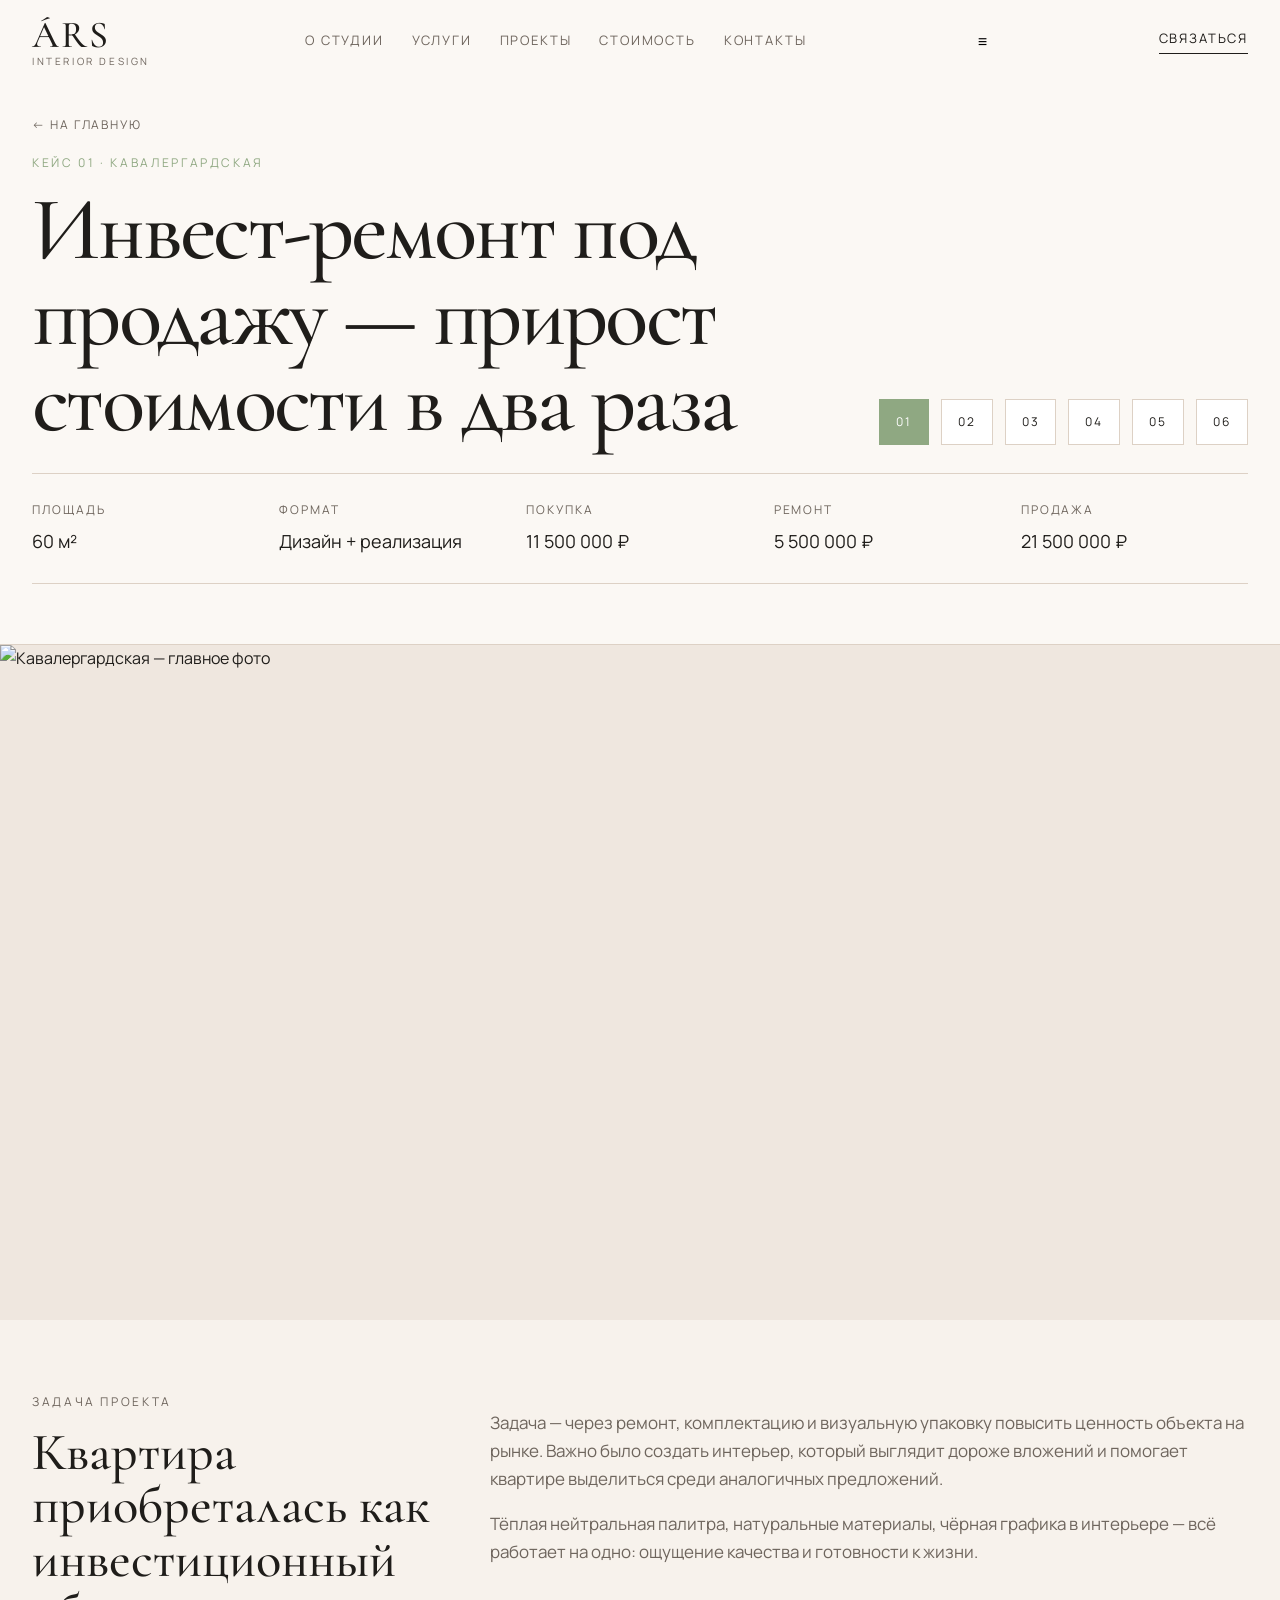
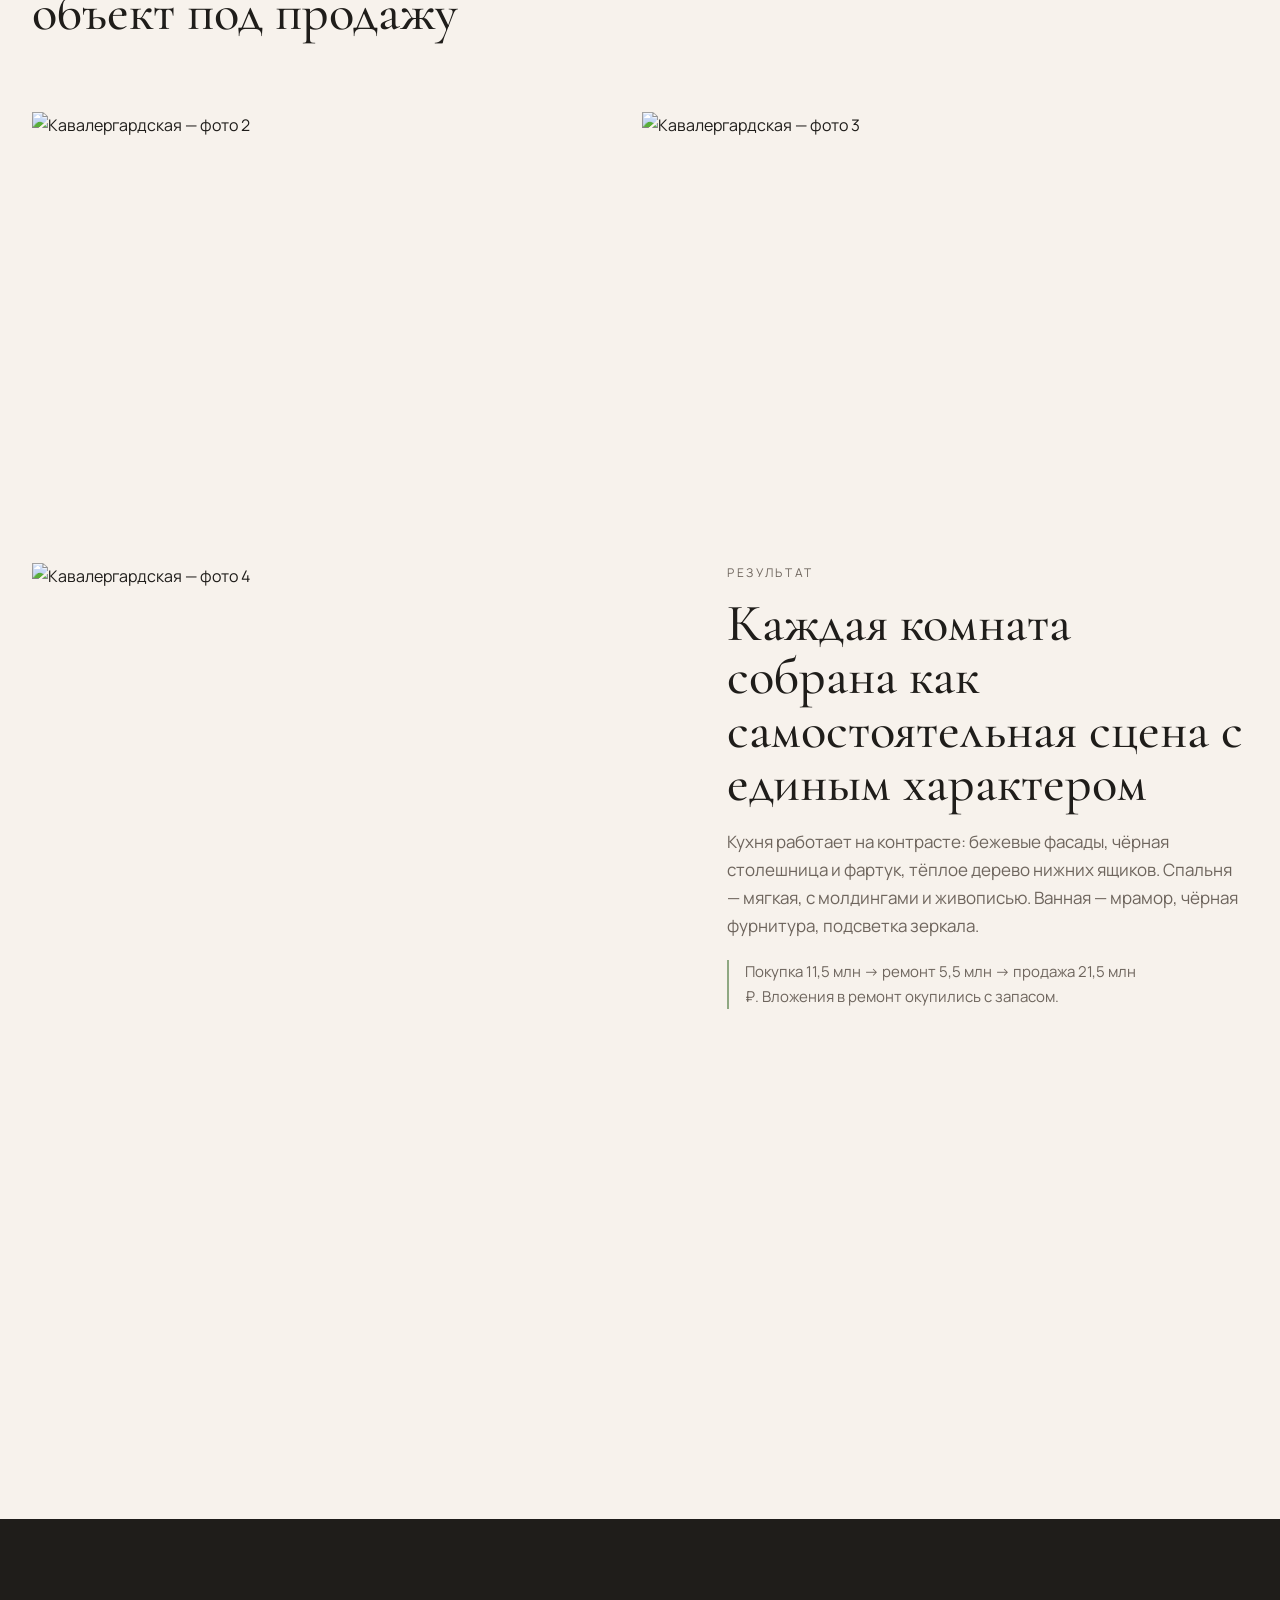
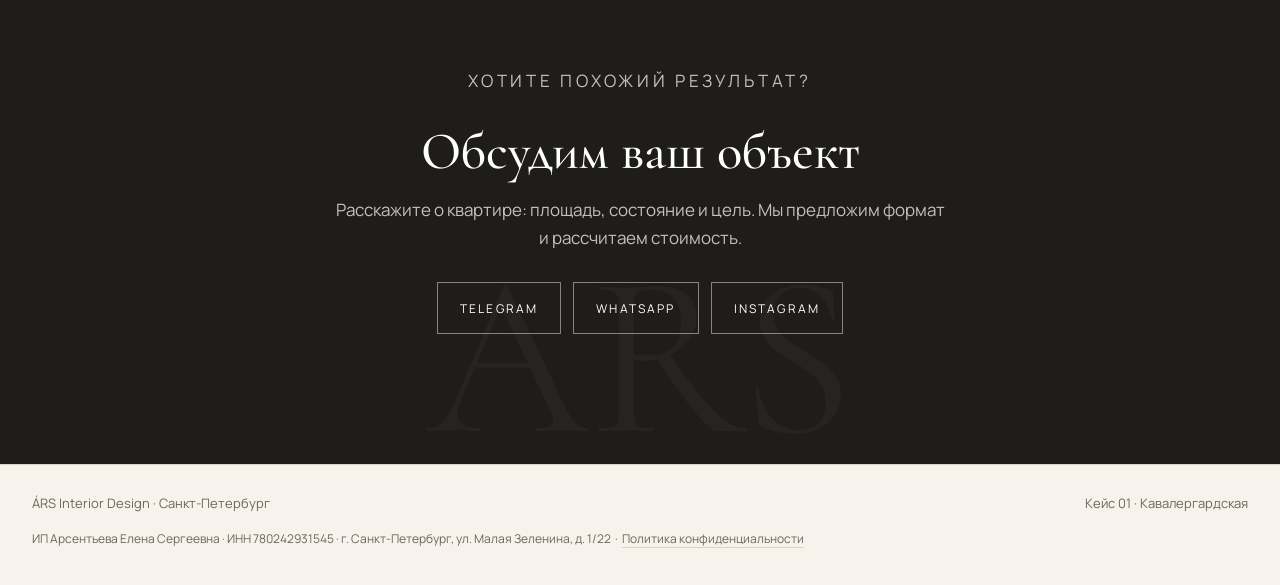
==== case-1.html @ 8338211a "Update pages and site icons" ====
<!DOCTYPE html>
<html lang="ru">
<head>
  <meta charset="UTF-8">
  <meta name="viewport" content="width=device-width, initial-scale=1.0">
  <title>Кейс 01 — Кавалергардская — ÁRS Interior</title>
  <link rel="preconnect" href="https://fonts.googleapis.com">
  <link rel="preconnect" href="https://fonts.gstatic.com" crossorigin>
  <link href="https://fonts.googleapis.com/css2?family=Cormorant+Garamond:wght@500;600&family=Manrope:wght@400;500;600&display=swap" rel="stylesheet">
  <link rel="icon" type="image/png" href="favicon.png">
  <link rel="icon" type="image/x-icon" href="favicon.ico">
  <link rel="apple-touch-icon" href="favicon.png">
  <meta property="og:title" content="ÁRS Interior Design — Инвест-ремонты под ключ в Санкт-Петербурге">
  <meta property="og:description" content="Студия инвестиционных ремонтов под ключ. Повышаем стоимость объектов для продажи и аренды.">
  <meta property="og:image" content="og-image.jpg">
  <meta property="og:type" content="website">
  <meta property="og:locale" content="ru_RU">
  <meta name="twitter:card" content="summary_large_image">
  <meta name="twitter:image" content="og-image.jpg">
  <link rel="stylesheet" href="styles.css">
</head>
<body>
  <header class="topbar scrolled">
    <div class="container topbar-inner">
      <a class="brand brand-typo" href="index.html"><span class="brand-ars">ÁRS</span><span class="brand-sub">Interior Design</span></a>
      <nav class="nav">
        <a href="index.html#about">О студии</a>
        <a href="index.html#services">Услуги</a>
        <a href="index.html#projects">Проекты</a>
        <a href="index.html#pricing">Стоимость</a>
        <a href="index.html#contacts">Контакты</a>
      </nav>
      <button class="mobile-toggle" aria-label="Открыть меню">≡</button>
      <a class="nav-cta" href="index.html#contacts">Связаться</a>
    </div>
  </header>

  <main>
    <section class="case-hero" style="scroll-margin-top:90px;">
      <div class="container">
        <a class="case-back" href="index.html">← На главную</a>
        <div class="case-hero-grid">
          <div>
            <p class="eyebrow">Кейс 01 · Кавалергардская</p>
            <h1 class="display">Инвест-ремонт под продажу — прирост стоимости в два раза</h1>
          </div>
          <div class="case-nav">
            <a href="case-1.html" class="active">01</a>
            <a href="case-2.html">02</a>
            <a href="case-3.html">03</a>
            <a href="case-4.html">04</a>
            <a href="case-5.html">05</a>
            <a href="case-6.html">06</a>
          </div>
        </div>
        <div class="case-stats">
          <div class="case-stat"><span>Площадь</span><span>60 м²</span></div>
          <div class="case-stat"><span>Формат</span><span>Дизайн + реализация</span></div>
          <div class="case-stat"><span>Покупка</span><span>11 500 000 ₽</span></div>
          <div class="case-stat"><span>Ремонт</span><span>5 500 000 ₽</span></div>
          <div class="case-stat"><span>Продажа</span><span>21 500 000 ₽</span></div>
        </div>
      </div>
    </section>

    <!-- Фото 1 — обложка -->
    <section class="case-cover"><img src="kav-1.jpg" alt="Кавалергардская — главное фото"></section>

    <!-- Идея -->
    <section class="section">
      <div class="container case-story">
        <div class="reveal">
          <p class="eyebrow">Задача проекта</p>
          <h2 class="h2">Квартира приобреталась как инвестиционный объект под продажу</h2>
        </div>
        <div class="reveal">
          <p class="copy">Задача — через ремонт, комплектацию и визуальную упаковку повысить ценность объекта на рынке. Важно было создать интерьер, который выглядит дороже вложений и помогает квартире выделиться среди аналогичных предложений.</p>
          <p class="copy" style="margin-top:14px;">Тёплая нейтральная палитра, натуральные материалы, чёрная графика в интерьере — всё работает на одно: ощущение качества и готовности к жизни.</p>
        </div>
      </div>
    </section>

    <!-- Фото 2 и 3 — галерея -->
    <section class="section" style="padding-top:0">
      <div class="container case-gallery two reveal">
        <img src="kav-2.jpg" alt="Кавалергардская — фото 2">
        <img src="kav-3.jpg" alt="Кавалергардская — фото 3">
      </div>
    </section>

    <!-- Фото 4 + текст -->
    <section class="section" style="padding-top:0">
      <div class="container case-story stagger">
        <div class="reveal">
          <img src="kav-4.jpg" alt="Кавалергардская — фото 4">
        </div>
        <div class="reveal">
          <p class="eyebrow">Результат</p>
          <h2 class="h2">Каждая комната собрана как самостоятельная сцена с единым характером</h2>
          <p class="copy">Кухня работает на контрасте: бежевые фасады, чёрная столешница и фартук, тёплое дерево нижних ящиков. Спальня — мягкая, с молдингами и живописью. Ванная — мрамор, чёрная фурнитура, подсветка зеркала.</p>
          <p class="case-caption">Покупка 11,5 млн → ремонт 5,5 млн → продажа 21,5 млн ₽. Вложения в ремонт окупились с запасом.</p>
        </div>
      </div>
    </section>

    <section class="cta-band">
      <div class="container cta-inner reveal">
        <p class="eyebrow">Хотите похожий результат?</p>
        <h2 class="h2" style="color:#fff">Обсудим ваш объект</h2>
        <p>Расскажите о квартире: площадь, состояние и цель. Мы предложим формат и рассчитаем стоимость.</p>
        <div class="quick-contact-btns">
          <a class="btn light" href="https://t.me/elenQWE" target="_blank">Telegram</a>
          <a class="btn light" href="https://wa.me/79119058485" target="_blank">WhatsApp</a>
          <a class="btn light" href="https://www.instagram.com/ars.interiordesign.ru?igsh=MTN2dW5wbHE0YjF3dA==" target="_blank">Instagram</a>
        </div>
      </div>
    </section>
  </main>

  <footer class="footer">
    <div class="container footer-inner" style="flex-direction:column;align-items:flex-start;gap:8px;">
      <div style="display:flex;justify-content:space-between;width:100%;flex-wrap:wrap;gap:12px;">
        <span>ÁRS Interior Design · Санкт-Петербург</span>
        <span>Кейс 01 · Кавалергардская</span>
      </div>
      <div class="footer-legal">ИП Арсентьева Елена Сергеевна · ИНН 780242931545 · г. Санкт-Петербург, ул. Малая Зеленина, д. 1/22 &nbsp;·&nbsp; <a href="privacy.html">Политика конфиденциальности</a></div>
    </div>
  </footer>
  <script src="script.js"></script>
</body>
</html>
---- styles.css ----
:root{
  --bg:#f7f2ec;
  --bg-soft:#efe7df;
  --surface:#fbf8f4;
  --text:#1f1d1a;
  --muted:#6e655d;
  --line:#ddd1c5;
  --accent:#d6b7b5;
  --accent-2:#b8c2ae;
  --dark:#121212;
  --max:1360px;
  --serif:"Cormorant Garamond", Georgia, serif;
  --sans:"Manrope", Arial, sans-serif;
}
*{box-sizing:border-box}
html{scroll-behavior:smooth}
body{margin:0;background:var(--bg);color:var(--text);font-family:var(--sans);line-height:1.65;-webkit-font-smoothing:antialiased;overflow-x:hidden}
a{text-decoration:none;color:inherit}
img{max-width:100%;display:block}
button,input,textarea{font:inherit}
.container{width:min(var(--max),calc(100% - 64px));margin:0 auto}
.section{padding:110px 0}
.section-top{display:grid;grid-template-columns:1.2fr .8fr;gap:48px;align-items:end;margin-bottom:48px}
.eyebrow{font-size:12px;letter-spacing:.22em;text-transform:uppercase;color:var(--muted);margin:0 0 14px}
.display{font-family:var(--serif);font-size:clamp(46px,7vw,94px);line-height:.96;font-weight:500;letter-spacing:-.03em;margin:0}
.h2{font-family:var(--serif);font-size:clamp(34px,4.1vw,60px);line-height:1.02;font-weight:500;margin:0}
.lead{font-size:18px;color:var(--muted);max-width:560px}
.copy{font-size:17px;color:var(--muted)}
.btn-row{display:flex;gap:14px;flex-wrap:wrap}
.btn{display:inline-flex;align-items:center;justify-content:center;min-height:52px;padding:0 22px;border:1px solid var(--text);font-size:12px;letter-spacing:.18em;text-transform:uppercase;transition:.28s ease;background:transparent;cursor:pointer}
.btn:hover{background:var(--text);color:#fff}
.btn.light{border-color:rgba(255,255,255,.45);color:#fff}
.btn.light:hover{background:#fff;color:var(--text)}
.btn.soft{border-color:var(--line);background:#fff}
.btn.soft:hover{background:var(--bg-soft);color:var(--text)}
.site-loader{position:fixed;inset:0;background:#000;z-index:9999;display:grid;place-items:center;transition:opacity .7s ease,visibility .7s ease}
.site-loader.hidden{opacity:0;visibility:hidden}
.loader-mark{width:min(280px,38vw);aspect-ratio:1/1;background:url('assets/logo-loader.jpg') center/contain no-repeat}
.loader-curtains{position:fixed;inset:0;display:flex;z-index:9998;pointer-events:none}
.loader-panel{flex:1;background:var(--bg);transform:translateX(0);transition:transform 1.25s cubic-bezier(.77,0,.18,1)}
.loader-curtains.open .loader-panel:first-child{transform:translateX(-102%)}
.loader-curtains.open .loader-panel:last-child{transform:translateX(102%)}
.loader-center-line{position:fixed;top:0;bottom:0;left:50%;width:1px;background:var(--line);z-index:9999;opacity:1;transition:opacity .45s ease .75s}
.loader-center-line.fade{opacity:0}
.topbar{position:fixed;top:0;left:0;right:0;z-index:120;transition:background .3s ease,backdrop-filter .3s ease,border-color .3s ease;border-bottom:1px solid transparent}
.topbar.scrolled{background:rgba(247,242,236,.85);backdrop-filter:blur(14px);border-color:rgba(221,209,197,.55)}
.topbar-inner{display:flex;align-items:center;justify-content:space-between;gap:24px;min-height:82px}
.brand{display:flex;align-items:center;gap:14px;font-size:15px;letter-spacing:.16em;text-transform:uppercase}
.brand-badge{width:42px;height:42px;border:1px solid var(--text);display:grid;place-items:center;font-family:var(--serif);font-size:18px}
.nav{display:flex;gap:28px;align-items:center}
.nav a{font-size:13px;letter-spacing:.14em;text-transform:uppercase;color:var(--muted);transition:color .25s ease}
.nav a:hover,.nav a.active{color:var(--text)}
.nav-cta{font-size:13px;letter-spacing:.14em;text-transform:uppercase;border-bottom:1px solid var(--text);padding-bottom:3px}
.hero{position:relative;min-height:100svh;display:flex;align-items:flex-end;padding:132px 0 54px;overflow:hidden}
.hero-media{position:absolute;inset:0}
.hero-media::after{content:"";position:absolute;inset:0;background:linear-gradient(180deg,rgba(18,18,18,.16) 0%,rgba(18,18,18,.06) 24%,rgba(18,18,18,.44) 100%)}
.hero-image{position:absolute;inset:0;width:100%;height:100%;object-fit:cover;transform:scale(1.06);transition:transform 5s ease}
.loaded .hero-image{transform:scale(1)}
.hero-grid{position:relative;z-index:2;display:grid;grid-template-columns:1.05fr .95fr;gap:42px;align-items:end}
.hero-card{background:rgba(247,242,236,.9);backdrop-filter:blur(8px);padding:42px;max-width:640px;border:1px solid rgba(255,255,255,.25)}
.hero-kicker{font-size:12px;letter-spacing:.22em;text-transform:uppercase;color:var(--muted);margin-bottom:18px}
.hero-title{font-family:var(--serif);font-size:clamp(52px,7vw,96px);line-height:.92;font-weight:500;letter-spacing:-.04em;margin:0 0 18px}
.hero-sub{max-width:480px;font-size:18px;color:var(--muted);margin:0 0 28px}
.hero-side{justify-self:end;align-self:end;color:#fff;max-width:320px;padding-bottom:10px}
.hero-side .micro{font-size:13px;letter-spacing:.2em;text-transform:uppercase;opacity:.7;margin-bottom:14px}
.hero-side p{margin:0;font-size:16px;line-height:1.7;opacity:.9}
.hero-scroll{position:absolute;right:32px;bottom:24px;color:#fff;font-size:12px;letter-spacing:.18em;text-transform:uppercase;display:flex;align-items:center;gap:12px;z-index:2}
.hero-scroll::after{content:"";display:block;width:36px;height:1px;background:rgba(255,255,255,.45)}
.projects-grid{display:grid;grid-template-columns:1.35fr .65fr;gap:22px}
.project-card{position:relative;overflow:hidden;background:#ddd;min-height:640px}
.project-card.small{min-height:309px}
.project-card img{width:100%;height:100%;object-fit:cover;transition:transform .8s ease}
.project-card:hover img{transform:scale(1.04)}
.project-overlay{position:absolute;inset:auto 0 0 0;padding:28px;background:linear-gradient(180deg,rgba(18,18,18,0) 0%,rgba(18,18,18,.65) 100%);color:#fff}
.project-topline{display:flex;justify-content:space-between;gap:16px;align-items:flex-end;margin-bottom:8px}
.project-name{font-family:var(--serif);font-size:34px;line-height:1;margin:0}
.project-meta{font-size:12px;letter-spacing:.18em;text-transform:uppercase;opacity:.74}
.project-copy{font-size:15px;max-width:420px;opacity:.88;margin:0 0 18px}
.project-stack{display:flex;flex-direction:column;gap:22px}
.philosophy-layout{display:grid;grid-template-columns:1fr 1fr;gap:50px;align-items:start}
.philosophy-card{background:#fff;padding:44px;border:1px solid var(--line)}
.quote{font-family:var(--serif);font-size:40px;line-height:1.04;margin:0 0 22px}
.split-copy{display:grid;grid-template-columns:1fr 1fr;gap:28px;margin-top:26px}
.services-editorial{display:grid;grid-template-columns:repeat(3,1fr);gap:32px}
.service-block{padding:34px 0;border-top:1px solid var(--line)}
.service-title{font-family:var(--serif);font-size:40px;line-height:1.04;margin:0 0 14px}
.service-desc{font-size:16px;color:var(--muted);margin:0 0 18px;max-width:360px}
.service-list{display:grid;gap:10px;margin:0 0 22px;padding:0;list-style:none}
.service-list li{font-size:15px;color:var(--text);display:flex;gap:10px;align-items:flex-start}
.service-list li::before{content:"•";color:var(--accent)}
.service-price{font-size:14px;letter-spacing:.16em;text-transform:uppercase;color:var(--muted)}
.process-list{display:grid;gap:14px}
.process-row{display:grid;grid-template-columns:100px 1fr auto;gap:22px;align-items:center;padding:28px 0;border-top:1px solid var(--line)}
.process-row:last-child{border-bottom:1px solid var(--line)}
.process-num{font-family:var(--serif);font-size:38px;color:var(--accent)}
.process-title{font-family:var(--serif);font-size:34px;line-height:1.05;margin:0 0 10px}
.process-text{font-size:16px;color:var(--muted);max-width:620px;margin:0}
.process-pill{width:50px;height:50px;border-radius:50%;border:1px solid var(--line);display:grid;place-items:center;color:var(--muted);font-size:22px}
.pricing-wrap{display:grid;grid-template-columns:1.05fr .95fr;gap:26px;align-items:start}
.pricing-stack{display:grid;gap:18px}
.price-card{background:#fff;border:1px solid var(--line);padding:28px;display:grid;gap:18px;transition:transform .25s ease,border-color .25s ease}
.price-card:hover{transform:translateY(-4px);border-color:#cdbeb0}
.price-head{display:flex;justify-content:space-between;gap:16px;align-items:start}
.price-title{font-family:var(--serif);font-size:40px;line-height:1.02;margin:0}
.price-from{font-size:12px;letter-spacing:.18em;text-transform:uppercase;color:var(--muted);white-space:nowrap;padding-top:6px}
.price-copy{font-size:16px;color:var(--muted);margin:0}
.price-grid{display:grid;grid-template-columns:repeat(2,1fr);gap:12px 24px;padding-top:8px;border-top:1px solid var(--line)}
.price-grid div{display:grid;gap:4px}
.price-grid span:first-child{font-size:13px;letter-spacing:.12em;text-transform:uppercase;color:var(--muted)}
.price-grid span:last-child{font-size:17px}
.pricing-aside{position:sticky;top:110px;background:var(--text);color:#fff;padding:34px;min-height:100%}
.pricing-aside .eyebrow{color:rgba(255,255,255,.6)}
.pricing-aside p{color:rgba(255,255,255,.78)}
.faq-list{display:grid;gap:0;border-top:1px solid var(--line)}
.faq-item{border-bottom:1px solid var(--line)}
.faq-btn{width:100%;background:none;border:0;padding:24px 0;display:grid;grid-template-columns:1fr auto;align-items:center;gap:18px;text-align:left;cursor:pointer}
.faq-btn span:first-child{font-family:var(--serif);font-size:32px;line-height:1.05}
.faq-icon{width:44px;height:44px;border:1px solid var(--line);display:grid;place-items:center;font-size:24px;color:var(--muted);transition:.25s ease}
.faq-item.open .faq-icon{background:var(--accent);border-color:var(--accent);color:#fff;transform:rotate(45deg)}
.faq-answer{display:grid;grid-template-rows:0fr;transition:grid-template-rows .28s ease}
.faq-answer > div{overflow:hidden}
.faq-answer p{margin:0 0 24px;max-width:720px;color:var(--muted);font-size:16px}
.faq-item.open .faq-answer{grid-template-rows:1fr}
.cta-band{position:relative;padding:130px 0;background:var(--text);color:#fff;overflow:hidden}
.cta-band::before{content:"ARS";position:absolute;inset:auto auto 14px 50%;transform:translateX(-50%);font-family:var(--serif);font-size:clamp(120px,18vw,320px);line-height:.8;color:rgba(255,255,255,.035);pointer-events:none}
.cta-inner{text-align:center;position:relative;z-index:1}
.cta-inner p{max-width:620px;margin:18px auto 30px;color:rgba(255,255,255,.72);font-size:17px}
.contacts-grid{display:grid;grid-template-columns:.9fr 1.1fr;gap:40px}
.contact-links{display:grid;gap:14px}
.contact-link{display:flex;justify-content:space-between;gap:16px;align-items:center;padding:18px 0;border-bottom:1px solid var(--line)}
.contact-label{font-size:12px;letter-spacing:.18em;text-transform:uppercase;color:var(--muted)}
.contact-value{font-family:var(--serif);font-size:32px}
.contact-form{background:#fff;border:1px solid var(--line);padding:34px}
.form-grid{display:grid;gap:18px}
.field{display:grid;gap:10px}
.field label{font-size:12px;letter-spacing:.18em;text-transform:uppercase;color:var(--muted)}
.field input,.field textarea{background:transparent;border:0;border-bottom:1px solid var(--line);padding:14px 0;color:var(--text);outline:none}
.field textarea{min-height:120px;resize:vertical}
.footer{padding:28px 0 36px;border-top:1px solid var(--line)}
.footer-inner{display:flex;justify-content:space-between;gap:20px;align-items:center;color:var(--muted);font-size:13px}
.reveal{opacity:0;transform:translateY(28px);transition:opacity .7s ease,transform .7s ease}
.reveal.visible{opacity:1;transform:translateY(0)}
.case-hero{padding:140px 0 60px;background:var(--surface);border-bottom:1px solid var(--line)}
.case-hero-grid{display:grid;grid-template-columns:1fr auto;gap:30px;align-items:end}
.case-nav{display:flex;gap:12px;flex-wrap:wrap;justify-content:flex-end}
.case-nav a{font-size:12px;letter-spacing:.16em;text-transform:uppercase;padding:12px 16px;border:1px solid var(--line);background:#fff}
.case-nav a.active{background:var(--accent);border-color:var(--accent);color:#fff}
.case-cover{position:relative;min-height:72svh;background:#ddd;overflow:hidden}
.case-cover img{width:100%;height:100%;object-fit:cover}
.case-stats{display:grid;grid-template-columns:repeat(5,1fr);gap:20px;padding:26px 0;border-top:1px solid var(--line);border-bottom:1px solid var(--line);margin-top:28px}
.case-stat span:first-child{display:block;font-size:12px;letter-spacing:.16em;text-transform:uppercase;color:var(--muted);margin-bottom:8px}
.case-stat span:last-child{font-size:18px}
.case-story{display:grid;grid-template-columns:.72fr 1.28fr;gap:32px;align-items:start}
.case-story.stagger{grid-template-columns:1.12fr .88fr}
.case-gallery{display:grid;gap:22px}
.case-gallery.two{grid-template-columns:1fr 1fr}
.case-caption{font-size:15px;color:var(--muted);max-width:420px}
.case-back{display:inline-flex;align-items:center;gap:10px;font-size:12px;letter-spacing:.16em;text-transform:uppercase;color:var(--muted);margin-bottom:18px}
.mobile-toggle{display:none}
@media (max-width:1100px){
  .hero-grid,.section-top,.projects-grid,.philosophy-layout,.pricing-wrap,.contacts-grid,.case-hero-grid,.case-story,.case-story.stagger{grid-template-columns:1fr}
  .hero-side{justify-self:start;max-width:none}
  .projects-grid{gap:18px}
  .project-card{min-height:500px}
  .project-card.small{min-height:280px}
  .services-editorial{grid-template-columns:1fr}
  .case-stats{grid-template-columns:repeat(2,1fr)}
  .pricing-aside{position:relative;top:auto}
  .contact-form{order:2}
}
@media (max-width:760px){
  .container{width:min(var(--max),calc(100% - 28px))}
  .topbar-inner{min-height:72px}
  .nav{display:none;position:absolute;top:72px;left:0;right:0;background:rgba(247,242,236,.98);padding:18px 14px 22px;border-bottom:1px solid var(--line);flex-direction:column;align-items:flex-start}
  .nav.open{display:flex}
  .mobile-toggle{display:inline-flex;width:42px;height:42px;align-items:center;justify-content:center;border:1px solid var(--line);background:#fff}
  .hero{padding-top:112px;min-height:860px}
  .hero-card{padding:26px}
  .hero-title{font-size:56px}
  .hero-scroll{display:none}
  .split-copy,.case-gallery.two{grid-template-columns:1fr}
  .process-row{grid-template-columns:58px 1fr}
  .process-pill{display:none}
  .price-grid,.case-stats{grid-template-columns:1fr}
  .contact-value,.faq-btn span:first-child{font-size:24px}
  .display{font-size:54px}
}

/* ══ ТОЛЬКО ДОБАВЛЕНИЯ — оригинальный дизайн не трогаем ══ */
:root { --pistachio:#8fa882; --pistachio-light:#e8f0e4; }

/* Loader */
.loader-mark { background-image:url('logo-loader.jpg') }

/* Логотип типографический */
.brand-typo { display:flex; flex-direction:column; align-items:flex-start; gap:2px; text-decoration:none }
.brand-ars { font-family:var(--serif); font-size:38px; font-weight:500; letter-spacing:.06em; line-height:1; color:var(--text) }
.brand-sub { font-family:var(--sans); font-size:10px; letter-spacing:.26em; text-transform:uppercase; color:var(--muted); line-height:1 }

/* Быстрые контакты в шапке */
.topbar-contacts { display:flex; align-items:center; gap:16px }
.topbar-contacts a { font-size:12px; letter-spacing:.14em; text-transform:uppercase; color:var(--muted); transition:color .25s }
.topbar-contacts a:hover { color:var(--text) }
.tc-div { width:1px; height:12px; background:var(--line) }

/* Hero — кремовая карточка + читаемый текст (оригинал сохранён) */
/* Усиливаем оверлей чтобы правая часть и фон лучше смотрелись */
.hero-media::after { background:linear-gradient(180deg,rgba(18,18,18,.22) 0%,rgba(18,18,18,.08) 28%,rgba(18,18,18,.52) 100%) }
/* Кнопки на hero-card — тёмные (оригинальный стиль) */
.hero-card .btn { border-color:var(--text); color:var(--text); background:transparent }
.hero-card .btn:hover { background:var(--text); color:#fff }
.hero-card .btn.soft { border-color:var(--line); background:#fff }
.hero-card .btn.soft:hover { background:var(--bg-soft) }
/* Тэглайн */
.hero-tagline { font-size:11px; letter-spacing:.22em; text-transform:uppercase; color:var(--muted); margin-top:18px }

/* О студии */
.about-block { display:grid; grid-template-columns:.85fr 1.15fr; gap:60px; align-items:start }
.about-directions { display:grid; margin-top:28px }
.about-dir { display:flex; align-items:center; gap:16px; padding:13px 0; border-bottom:1px solid var(--line); font-size:13px; letter-spacing:.14em; text-transform:uppercase; color:var(--muted) }
.about-dir span:first-child { font-family:var(--serif); font-size:20px; color:var(--pistachio); min-width:30px }

/* Подбор объекта */
.invest-block { background:var(--text); color:#fff; padding:72px }
.invest-block .eyebrow { color:rgba(255,255,255,.55) }
.invest-points { display:grid; grid-template-columns:repeat(2,1fr); gap:18px 40px; margin-top:28px }
.invest-point { display:flex; gap:12px; font-size:16px; color:rgba(255,255,255,.78); line-height:1.6 }
.invest-point::before { content:"—"; color:var(--pistachio); flex-shrink:0; margin-top:2px }
.invest-phrase { font-family:var(--serif); font-size:clamp(22px,2.6vw,34px); line-height:1.12; color:#fff; margin:28px 0 0; border-top:1px solid rgba(255,255,255,.12); padding-top:22px }

/* Услуги — pistachio */
.service-num { font-family:var(--serif); font-size:22px; color:var(--pistachio); margin-bottom:14px }
.service-list li::before { color:var(--pistachio) !important }
.service-cta { display:inline-block; margin-top:18px; font-size:13px; letter-spacing:.14em; text-transform:uppercase; color:var(--pistachio); border-bottom:1px solid var(--pistachio); padding-bottom:2px; transition:opacity .22s }
.service-cta:hover { opacity:.7 }

/* Этапы — pistachio */
.process-num { color:var(--pistachio) !important }

/* FAQ */
.faq-item.open .faq-icon { background:var(--pistachio) !important; border-color:var(--pistachio) !important }

/* Цены — табы */
.pricing-top { display:grid; grid-template-columns:1fr 1fr; gap:48px; align-items:end; margin-bottom:48px }
.ptabs { display:flex; flex-direction:column; border:1px solid var(--line) }
.ptab { display:flex; align-items:center; gap:16px; padding:18px 22px; background:#fff; border:none; border-bottom:1px solid var(--line); cursor:pointer; font-family:var(--sans); font-size:13px; letter-spacing:.12em; text-transform:uppercase; color:var(--muted); transition:all .25s; position:relative; text-align:left }
.ptab:last-child { border-bottom:none }
.ptab::after { content:""; position:absolute; left:0; top:0; bottom:0; width:3px; background:transparent; transition:background .25s }
.ptab.active { background:var(--pistachio-light); color:var(--text) }
.ptab.active::after { background:var(--pistachio) }
.ptab:hover:not(.active) { background:var(--bg-soft) }
.ptab-num { font-family:var(--serif); font-size:22px; color:var(--pistachio); min-width:32px; line-height:1 }
.ppanels { position:relative }
.ppanel { display:none; grid-template-columns:1fr 1fr; border:1px solid var(--line); animation:pfadeIn .35s ease }
.ppanel.active { display:grid }
@keyframes pfadeIn { from{opacity:0;transform:translateY(8px)} to{opacity:1;transform:none} }
.ppanel-left { padding:48px; background:var(--text); color:#fff }
.ppanel-label { font-size:12px; letter-spacing:.2em; text-transform:uppercase; color:rgba(255,255,255,.5); margin:0 0 16px }
.ppanel-title { font-family:var(--serif); font-size:clamp(28px,3vw,46px); line-height:1.02; color:#fff; margin:0 0 28px; font-weight:500 }
.ppanel-includes { list-style:none; padding:0; margin:0 0 32px; display:grid; gap:10px }
.ppanel-includes li { font-size:15px; color:rgba(255,255,255,.75); display:flex; gap:10px; line-height:1.5 }
.ppanel-includes li::before { content:"—"; color:var(--pistachio); flex-shrink:0 }
.ppanel-cta { font-size:13px; letter-spacing:.16em; text-transform:uppercase; color:#fff; border-bottom:1px solid var(--pistachio); padding-bottom:3px; transition:color .22s }
.ppanel-cta:hover { color:var(--pistachio) }
.ppanel-right { background:#fff; display:flex; flex-direction:column; justify-content:center }
.ppanel-rows { padding:0 }
.ppanel-row { display:flex; justify-content:space-between; align-items:center; padding:22px 40px; border-bottom:1px solid var(--line); gap:20px; transition:background .2s }
.ppanel-row:last-child { border-bottom:none }
.ppanel-row:hover { background:var(--pistachio-light) }
.ppanel-row span:first-child { font-size:14px; color:var(--muted) }
.ppanel-price { font-family:var(--serif); font-size:26px; color:var(--text); white-space:nowrap }
.price-note { font-size:14px; color:var(--muted); margin-top:22px; padding-top:18px; border-top:1px solid var(--line); line-height:1.65 }

/* Быстрые контакты */
.quick-contact-btns { display:flex; gap:12px; flex-wrap:wrap; justify-content:center; margin-top:28px }

/* Footer legal */
.footer-legal { font-size:12px; color:var(--muted); margin-top:6px }
.footer-legal a { color:var(--muted); border-bottom:1px solid var(--line) }
.footer-legal a:hover { color:var(--text) }

/* Cookie */
.cookie-banner { position:fixed; bottom:24px; left:50%; transform:translateX(-50%); z-index:9000; background:#fff; border:1px solid var(--line); padding:20px 28px; max-width:600px; width:calc(100% - 48px); display:flex; align-items:center; gap:20px; box-shadow:0 8px 40px rgba(0,0,0,.10) }
.cookie-banner p { font-size:13px; color:var(--muted); margin:0; line-height:1.6; flex:1 }
.cookie-banner p a { color:var(--text); border-bottom:1px solid var(--line) }
.cookie-btn { flex-shrink:0; min-height:42px; padding:0 20px; border:1px solid var(--text); font-size:11px; letter-spacing:.16em; text-transform:uppercase; background:var(--text); color:#fff; cursor:pointer; transition:.25s }
.cookie-btn:hover { background:transparent; color:var(--text) }
.cookie-banner.hidden { display:none }

/* Адаптив */
@media (max-width:1100px) {
  .topbar-contacts { display:none }
  .about-block { grid-template-columns:1fr; gap:36px }
  .invest-block { padding:44px 32px }
  .invest-points { grid-template-columns:1fr }
  .pricing-top { grid-template-columns:1fr; gap:28px }
  .ppanel { grid-template-columns:1fr }
  .ppanel-left { padding:32px 24px }
  .ppanel-row { padding:18px 24px }
  .ptabs { flex-direction:row }
  .ptab { flex:1; flex-direction:column; align-items:flex-start; gap:4px; padding:14px 16px; border-bottom:none; border-right:1px solid var(--line) }
  .ptab:last-child { border-right:none }
  .ptab::after { top:auto; left:0; right:0; bottom:0; width:auto; height:3px }
}

@media (max-width:760px) {
  /* Оригинальный мобильный hero */
  .hero { padding-top:112px; min-height:860px }
  .hero-card { padding:26px }
  .hero-title { font-size:44px !important }

  /* Мобильная шапка: логотип | связаться | бургер */
  .topbar-inner { display:grid; grid-template-columns:1fr auto auto; align-items:center; gap:0; min-height:72px }
  .brand-typo { justify-self:start }
  .nav-cta-mobile { display:flex !important; justify-self:center; font-size:12px; letter-spacing:.16em; text-transform:uppercase; border-bottom:1px solid var(--text); padding-bottom:2px }
  .nav-cta:not(.nav-cta-mobile) { display:none }
  .mobile-toggle { display:inline-flex; width:42px; height:42px; align-items:center; justify-content:center; border:1px solid var(--line); background:#fff; justify-self:end; margin-left:8px }
  .topbar-contacts { display:none }
  .brand-ars { font-size:30px }
  .brand-sub { font-size:8px }

  /* Новые блоки мобиль */
  .about-block { grid-template-columns:1fr; gap:28px }
  .invest-block { padding:36px 20px }
  .invest-points { grid-template-columns:1fr }
  .projects-grid { grid-template-columns:1fr !important; gap:14px }
  .project-stack { gap:14px }
  .project-card { min-height:320px !important }
  .project-card.small { min-height:220px !important }
  .section { padding:64px 0 }
  .section-top { grid-template-columns:1fr; gap:20px; margin-bottom:32px }
  .services-editorial { grid-template-columns:1fr }
  .philosophy-layout { grid-template-columns:1fr }
  .split-copy { grid-template-columns:1fr }
  .contacts-grid { grid-template-columns:1fr }
  .contact-value { font-size:22px !important }
  .quick-contact-btns { flex-direction:column; align-items:center }
  .quick-contact-btns .btn { width:100%; max-width:280px; justify-content:center }
  .ptab span:not(.ptab-num) { display:none }
  .ptab { align-items:center; padding:14px 8px }
  .ppanel-price { font-size:20px }
  .cookie-banner { flex-direction:column; gap:14px; bottom:16px }
}

/* ══ HERO LOGO BIG — как на референсе ══ */
.hero-logo-big {
  font-family: var(--serif);
  font-size: clamp(72px, 16vw, 160px);
  font-weight: 500;
  letter-spacing: .04em;
  line-height: .9;
  color: #fff;
  text-shadow: 0 2px 40px rgba(0,0,0,.25);
  margin-bottom: 4px;
}
.hero-logo-sub {
  font-family: var(--sans);
  font-size: 13px;
  letter-spacing: .32em;
  text-transform: uppercase;
  color: rgba(255,255,255,.7);
  margin-bottom: 32px;
}
.hero-title {
  font-family: var(--serif);
  font-size: clamp(28px, 4vw, 48px) !important;
  line-height: 1.08 !important;
  font-weight: 500;
  letter-spacing: -.02em;
  margin: 0 0 18px !important;
  color: #fff !important;
  text-shadow: 0 1px 20px rgba(0,0,0,.25);
}
.hero-sub {
  font-size: 16px !important;
  color: rgba(255,255,255,.88) !important;
  margin: 0 0 32px !important;
  max-width: 520px;
  line-height: 1.7;
  text-shadow: 0 1px 10px rgba(0,0,0,.2);
}
.hero-kicker { display: none }
.hero-tagline {
  font-size: 11px;
  letter-spacing: .2em;
  text-transform: uppercase;
  color: rgba(255,255,255,.45) !important;
  margin-top: 20px;
}

/* Кремовая карточка убрана — текст прямо на фото */
.hero-card {
  background: none !important;
  backdrop-filter: none !important;
  border: none !important;
  padding: 0 !important;
  max-width: 640px;
}

/* Кнопки hero — белые на тёмном */
.hero-card .btn {
  border-color: rgba(255,255,255,.65) !important;
  color: #fff !important;
  background: rgba(255,255,255,.10) !important;
}
.hero-card .btn:hover {
  background: #fff !important;
  color: var(--text) !important;
  border-color: #fff !important;
}
.hero-card .btn.soft {
  border-color: rgba(255,255,255,.35) !important;
  background: rgba(255,255,255,.05) !important;
  color: rgba(255,255,255,.85) !important;
}
.hero-card .btn.soft:hover {
  background: rgba(255,255,255,.18) !important;
  color: #fff !important;
}

/* Hero — тёмный оверлей снизу */
.hero { padding: 0; min-height: 100svh; display: flex; align-items: flex-end }
.hero-media::after {
  background: linear-gradient(
    to top,
    rgba(0,0,0,.80) 0%,
    rgba(0,0,0,.50) 40%,
    rgba(0,0,0,.15) 75%,
    rgba(0,0,0,.05) 100%
  ) !important;
}
.hero-grid { padding: 100px 0 64px; position: relative; z-index: 2 }

/* ══ БУРГЕР — три зелёных линии ══ */
.mobile-toggle {
  background: transparent !important;
  border: none !important;
  width: 42px !important;
  height: 42px !important;
  display: flex !important;
  flex-direction: column;
  align-items: center;
  justify-content: center;
  gap: 6px;
  cursor: pointer;
  padding: 0;
}
.burger-line {
  display: block;
  width: 24px;
  height: 2px;
  background: var(--pistachio);
  transition: all .25s ease;
  border-radius: 1px;
}
/* На тёмном hero — линии белые */
.topbar:not(.scrolled) .burger-line { background: #fff }

/* Mobile hero */
@media (max-width: 760px) {
  .hero { min-height: 100svh }
  .hero-grid { padding: 90px 0 52px; grid-template-columns: 1fr !important; gap: 0 }
  .hero-logo-big { font-size: clamp(60px, 18vw, 100px) }
  .hero-side { display: none }
  .btn-row { flex-direction: column; gap: 10px }
  .btn-row .btn { width: 100%; justify-content: center }
}

/* ══════════════════════════════
   HERO CENTERED — всё по центру
══════════════════════════════ */

/* Hero занимает полный экран, контент по центру */
.hero {
  padding: 0 !important;
  min-height: 100svh !important;
  display: flex !important;
  align-items: center !important;
  justify-content: center !important;
  overflow: hidden;
}

/* Убираем старый hero-grid */
.hero-grid { display: none !important }

/* Центральный блок */
.hero-center {
  position: relative;
  z-index: 2;
  display: flex;
  flex-direction: column;
  align-items: center;
  text-align: center;
  padding: 120px 24px 80px;
  max-width: 860px;
  margin: 0 auto;
  width: 100%;
}

/* Большой логотип */
.hero-logo-big {
  font-family: var(--serif);
  font-size: clamp(88px, 20vw, 180px);
  font-weight: 500;
  letter-spacing: .06em;
  line-height: .88;
  color: #fff;
  text-shadow:
    0 4px 60px rgba(0,0,0,.30),
    0 1px 0 rgba(255,255,255,.08);
  margin-bottom: 8px;
  animation: heroFadeDown .9s cubic-bezier(.22,1,.36,1) both;
}

/* Подпись под логотипом */
.hero-logo-sub {
  font-family: var(--sans);
  font-size: 11px;
  letter-spacing: .36em;
  text-transform: uppercase;
  color: rgba(255,255,255,.6);
  margin-bottom: 40px;
  animation: heroFadeDown .9s .1s cubic-bezier(.22,1,.36,1) both;
}

/* Тонкая линия-разделитель */
.hero-divider {
  width: 48px;
  height: 1px;
  background: rgba(255,255,255,.35);
  margin: 24px auto;
  animation: heroFadeDown .9s .2s cubic-bezier(.22,1,.36,1) both;
}

/* Слоган */
.hero-title {
  font-family: var(--serif) !important;
  font-size: clamp(32px, 5vw, 56px) !important;
  line-height: 1.06 !important;
  font-weight: 500 !important;
  letter-spacing: -.02em !important;
  color: #fff !important;
  margin: 0 0 20px !important;
  text-shadow: 0 2px 30px rgba(0,0,0,.25);
  animation: heroFadeDown .9s .15s cubic-bezier(.22,1,.36,1) both;
}

/* Описание */
.hero-sub {
  font-size: 17px !important;
  color: rgba(255,255,255,.82) !important;
  margin: 0 0 0 !important;
  max-width: 540px;
  line-height: 1.72;
  text-shadow: 0 1px 12px rgba(0,0,0,.2);
  animation: heroFadeDown .9s .22s cubic-bezier(.22,1,.36,1) both;
}

/* Кнопки по центру */
.btn-row-center {
  justify-content: center !important;
  animation: heroFadeDown .9s .32s cubic-bezier(.22,1,.36,1) both;
}
.btn-row-center .btn {
  min-width: 200px;
}
/* Первая кнопка — белый фон */
.btn-row-center .btn.light {
  border-color: #fff !important;
  color: #fff !important;
  background: rgba(255,255,255,.12) !important;
  backdrop-filter: blur(6px);
}
.btn-row-center .btn.light:hover {
  background: #fff !important;
  color: var(--text) !important;
}
/* Вторая кнопка — контурная */
.btn-outline-light {
  border-color: rgba(255,255,255,.38) !important;
  background: transparent !important;
  color: rgba(255,255,255,.75) !important;
}
.btn-outline-light:hover {
  border-color: rgba(255,255,255,.7) !important;
  color: #fff !important;
  background: rgba(255,255,255,.08) !important;
}

/* Тэглайн */
.hero-tagline {
  font-size: 11px !important;
  letter-spacing: .22em !important;
  text-transform: uppercase !important;
  color: rgba(255,255,255,.38) !important;
  margin-top: 28px !important;
  animation: heroFadeDown .9s .4s cubic-bezier(.22,1,.36,1) both;
}

/* Оверлей — тёмный по центру, светлеет к краям (виньетка) */
.hero-media::after {
  background:
    radial-gradient(ellipse at center, rgba(0,0,0,.55) 0%, rgba(0,0,0,.25) 60%, rgba(0,0,0,.50) 100%),
    linear-gradient(to top, rgba(0,0,0,.70) 0%, rgba(0,0,0,.15) 50%, rgba(0,0,0,.30) 100%) !important;
}

/* Анимация появления */
@keyframes heroFadeDown {
  from { opacity: 0; transform: translateY(-18px) }
  to   { opacity: 1; transform: translateY(0) }
}

/* Scroll indicator */
.hero-scroll {
  position: absolute;
  bottom: 28px;
  left: 50%;
  transform: translateX(-50%);
  color: rgba(255,255,255,.5);
  font-size: 11px;
  letter-spacing: .2em;
  text-transform: uppercase;
  display: flex;
  align-items: center;
  gap: 10px;
  z-index: 3;
}
.hero-scroll::after {
  content: "";
  display: block;
  width: 32px;
  height: 1px;
  background: rgba(255,255,255,.35);
}

/* Mobile */
@media (max-width: 760px) {
  .hero-center { padding: 100px 20px 70px }
  .hero-logo-big { font-size: clamp(72px, 22vw, 110px) }
  .hero-title { font-size: 30px !important }
  .hero-sub { font-size: 15px !important }
  .btn-row-center { flex-direction: column; align-items: center; gap: 10px }
  .btn-row-center .btn { width: 100%; max-width: 320px }
}

/* ══ КЕЙСЫ — оливковые акценты ══ */

/* Активная кнопка навигации кейсов — оливковая */
.case-nav a.active {
  background: var(--pistachio) !important;
  border-color: var(--pistachio) !important;
  color: #fff !important;
}
.case-nav a:hover:not(.active) {
  border-color: var(--pistachio) !important;
  color: var(--pistachio) !important;
}

/* Eyebrow в кейсах — оливковый */
.case-hero .eyebrow { color: var(--pistachio) }

/* case-back ← На главную — оливковый при hover */
.case-back:hover { color: var(--pistachio) }

/* Case-hero — достаточный отступ сверху чтобы заголовок не уходил под шапку */
.case-hero {
  padding-top: 120px !important;
  scroll-margin-top: 0;
}

/* Case caption — оливковая полоска слева */
.case-caption {
  border-left: 2px solid var(--pistachio);
  padding-left: 16px;
  margin-top: 20px;
}

/* Process pill — оливковый */
.process-pill {
  border-color: var(--pistachio) !important;
  color: var(--pistachio) !important;
}

/* CTA band кнопки в кейсах */
.cta-band .quick-contact-btns .btn.light:hover {
  background: var(--pistachio) !important;
  border-color: var(--pistachio) !important;
}

/* ══ ИСПРАВЛЕНИЯ ══ */

/* Кейс-навигация — оливковый активный */
.case-nav a.active {
  background: var(--pistachio) !important;
  border-color: var(--pistachio) !important;
  color: #fff !important;
}
.case-nav a:hover {
  border-color: var(--pistachio) !important;
  color: var(--pistachio) !important;
}

/* Case hero — отступ сверху чтобы шапка не перекрывала заголовок */
.case-hero {
  padding-top: 110px !important;
}

/* Скролл до якоря — учитываем высоту шапки */
html { scroll-padding-top: 90px }

/* Nav — убираем open по умолчанию на десктопе */
@media (min-width: 761px) {
  .nav { display: flex !important }
}
@media (max-width: 760px) {
  .nav { display: none }
  .nav.open { display: flex }
}

/* Топбар на кейсах — всегда видимый */
.topbar.scrolled {
  background: rgba(247,242,236,.95) !important;
  border-bottom: 1px solid var(--line) !important;
}

/* ══ ИСПРАВЛЕНИЯ МОБИЛЬ ══ */

/* Убираем чёрную полоску — hero занимает ровно весь экран */
body { overflow-x: hidden }
.hero {
  position: relative !important;
  min-height: 100svh !important;
  max-height: 100svh !important;
  overflow: hidden !important;
}
.hero-image {
  position: absolute !important;
  inset: 0 !important;
  width: 100% !important;
  height: 100% !important;
  object-fit: cover !important;
  object-position: center !important;
}

/* Убираем пустой промежуток после hero */
.hero + .section,
.hero + * {
  margin-top: 0 !important;
}

/* ══ РАЗДЕЛ ПРОЕКТОВ — новый дизайн ══ */

/* Заголовок раздела — фисташковый акцент */
#projects .eyebrow { color: var(--pistachio) !important }

/* Карточки проектов на мобиле — полная ширина, нет обрезки */
@media (max-width: 760px) {
  .projects-grid {
    display: flex !important;
    flex-direction: column !important;
    gap: 16px !important;
  }
  .project-stack {
    display: flex !important;
    flex-direction: column !important;
    gap: 16px !important;
  }
  .project-card,
  .project-card.small {
    min-height: 280px !important;
    width: 100% !important;
    border-radius: 0 !important;
  }
  /* Overlay всегда видим на мобиле */
  .project-overlay {
    background: linear-gradient(180deg, transparent 0%, rgba(0,0,0,.75) 100%) !important;
  }
  .project-name { font-size: 26px !important }
  .project-copy { font-size: 14px !important }
}

/* ══ БЛОК ИНДИВИДУАЛЬНОГО РАСЧЁТА ══ */
.individual-cta {
  background: var(--pistachio-light);
  border: 1px solid var(--pistachio);
  padding: 48px;
  margin-top: 48px;
  display: grid;
  grid-template-columns: 1fr auto;
  gap: 32px;
  align-items: center;
}
.individual-cta h3 {
  font-family: var(--serif);
  font-size: clamp(28px, 3.5vw, 44px);
  line-height: 1.04;
  margin: 0 0 12px;
  font-weight: 500;
}
.individual-cta p {
  font-size: 16px;
  color: var(--muted);
  margin: 0;
  max-width: 500px;
}
.individual-cta .btn { white-space: nowrap; flex-shrink: 0 }
@media (max-width: 760px) {
  .individual-cta {
    grid-template-columns: 1fr;
    padding: 32px 24px;
    gap: 24px;
  }
  .individual-cta .btn { width: 100%; justify-content: center }
}

/* ══ УБИРАЕМ ЛИШНИЕ ОТСТУПЫ ══ */
.section { padding: 72px 0 !important }
.section-top { margin-bottom: 36px !important }

/* Между блоками подбор объекта и проекты */
#invest { padding-bottom: 0 !important }
#invest + .section { padding-top: 72px !important }

/* Убираем двойные отступы */
.section[style*="padding-top:0"],
.section[style*="padding-top: 0"] { padding-top: 0 !important }

/* ══ РАЗДЕЛ ПРОЕКТОВ — новый дизайн ══ */

/* Фон раздела — лёгкий кремовый */
#projects { background: var(--surface) !important }

/* Заголовок раздела */
#projects .section-top { 
  border-bottom: 1px solid var(--line);
  padding-bottom: 36px;
  margin-bottom: 0 !important;
}

/* Сетка проектов — убираем отступ сверху */
#projects .projects-grid:first-of-type { margin-top: 0 !important }

/* Проектная карточка — скруглённые углы, тень */
.project-card {
  border-radius: 2px !important;
  overflow: hidden !important;
}

/* Overlay — всегда виден красиво */
.project-overlay {
  background: linear-gradient(
    180deg,
    transparent 0%,
    rgba(10,10,10,.45) 50%,
    rgba(10,10,10,.82) 100%
  ) !important;
}

/* Название проекта крупнее */
.project-name { font-size: clamp(22px, 3vw, 40px) !important }

/* Кнопка открыть — фисташковая обводка */
.project-card .btn.light {
  border-color: rgba(255,255,255,.5) !important;
  font-size: 11px !important;
  padding: 0 16px !important;
  min-height: 40px !important;
  letter-spacing: .18em !important;
}
.project-card:hover .btn.light {
  background: var(--pistachio) !important;
  border-color: var(--pistachio) !important;
  color: #fff !important;
}

/* Блок индивидуального расчёта — внутри проектов, без лишнего отступа */
.individual-cta {
  margin-top: 36px !important;
  border-radius: 2px;
}

/* ══ МЕЖДУ СЕКЦИЯМИ — убираем пустоту ══ */
#about + #services { padding-top: 0 !important }
#philosophy { padding-top: 72px !important; padding-bottom: 72px !important }
#process { padding-top: 72px !important }

@media (max-width: 760px) {
  .section { padding: 52px 0 !important }
  .section-top { margin-bottom: 28px !important }
}

/* ══ ПРОЕКТЫ — красивая сетка ══ */

/* Возвращаем оригинальную сетку на десктопе */
@media (min-width: 761px) {
  .projects-grid {
    display: grid !important;
    grid-template-columns: 1.35fr .65fr !important;
    gap: 3px !important;
  }
  .project-stack {
    display: grid !important;
    grid-template-columns: 1fr !important;
    gap: 3px !important;
  }
  .project-card { min-height: 560px !important }
  .project-card.small { min-height: 278px !important }
}

/* Карточка без фото — красивая заглушка */
.project-card:not(:has(img[src])),
.project-card img[src=""],
.project-card img:not([src]) {
  background: var(--bg-soft) !important;
}

/* Серый фон пока фото нет */
.project-card {
  background: var(--bg-soft) !important;
}

/* Overlay поверх заглушки тоже выглядит хорошо */
.project-card .project-overlay {
  background: linear-gradient(
    180deg,
    transparent 30%,
    rgba(10,10,10,.55) 65%,
    rgba(10,10,10,.88) 100%
  ) !important;
}

/* Кнопка открыть — фисташковая */
.project-card .btn.light {
  background: var(--pistachio) !important;
  border-color: var(--pistachio) !important;
  color: #fff !important;
  font-size: 11px !important;
  min-height: 42px !important;
  padding: 0 18px !important;
  letter-spacing: .18em !important;
}
.project-card .btn.light:hover {
  background: #fff !important;
  color: var(--text) !important;
  border-color: #fff !important;
}

/* Мета — формат и площадь */
.project-meta {
  font-size: 11px !important;
  letter-spacing: .16em !important;
  opacity: .75 !important;
  text-transform: uppercase !important;
  background: rgba(255,255,255,.12) !important;
  padding: 4px 8px !important;
  border-radius: 2px !important;
}

/* Название */
.project-name {
  font-size: clamp(24px, 3vw, 44px) !important;
  line-height: 1 !important;
  margin: 0 !important;
}

/* Текст копии */
.project-copy {
  font-size: 14px !important;
  opacity: .85 !important;
  margin: 6px 0 16px !important;
  line-height: 1.5 !important;
}

/* Топлайн */
.project-topline {
  align-items: center !important;
  margin-bottom: 4px !important;
}

/* ══ МОБИЛЬ — красивые карточки ══ */
@media (max-width: 760px) {
  .projects-grid {
    display: flex !important;
    flex-direction: column !important;
    gap: 3px !important;
  }
  .project-stack {
    display: flex !important;
    flex-direction: column !important;
    gap: 3px !important;
  }
  .project-card { min-height: 300px !important }
  .project-card.small { min-height: 260px !important }
  /* На мобиле overlay всегда тёмный снизу */
  .project-card .project-overlay {
    padding: 20px !important;
  }
  .project-name { font-size: 26px !important }
}

/* Разделитель между двумя сетками */
#projects .projects-grid + .projects-grid {
  margin-top: 3px !important;
}

/* ══════════════════════════════════
   НОВАЯ СЕТКА ПРОЕКТОВ
══════════════════════════════════ */

.proj-grid {
  display: grid;
  grid-template-columns: repeat(3, 1fr);
  grid-template-rows: 420px 320px;
  gap: 4px;
}

/* Первая карточка — большая, занимает 2 строки */
.proj-card--large {
  grid-row: span 2;
}

/* Базовая карточка */
.proj-card {
  position: relative;
  overflow: hidden;
  display: block;
  background: var(--bg-soft);
  text-decoration: none;
}
.proj-card img {
  width: 100%;
  height: 100%;
  object-fit: cover;
  object-position: center;
  transition: transform .7s ease;
  display: block;
}
.proj-card:hover img { transform: scale(1.04) }

/* Overlay */
.proj-overlay {
  position: absolute;
  inset: 0;
  background: linear-gradient(
    170deg,
    transparent 35%,
    rgba(10,10,10,.50) 65%,
    rgba(10,10,10,.88) 100%
  );
  display: flex;
  flex-direction: column;
  justify-content: flex-end;
  padding: 24px;
  transition: background .3s ease;
}
.proj-card:hover .proj-overlay {
  background: linear-gradient(
    170deg,
    transparent 20%,
    rgba(10,10,10,.55) 55%,
    rgba(10,10,10,.92) 100%
  );
}

/* Тег — формат и площадь */
.proj-tag {
  font-size: 10px;
  letter-spacing: .2em;
  text-transform: uppercase;
  color: rgba(255,255,255,.65);
  margin-bottom: 8px;
  font-family: var(--sans);
}

/* Название */
.proj-name {
  font-family: var(--serif);
  font-size: clamp(20px, 2.4vw, 32px);
  font-weight: 500;
  color: #fff;
  margin: 0 0 8px;
  line-height: 1.05;
}

/* Результат */
.proj-result {
  font-size: 14px;
  color: rgba(255,255,255,.75);
  margin: 0;
  line-height: 1.4;
}

/* Фисташковая полоска снизу при hover */
.proj-card::after {
  content: "";
  position: absolute;
  bottom: 0;
  left: 0;
  right: 0;
  height: 3px;
  background: var(--pistachio);
  transform: scaleX(0);
  transform-origin: left;
  transition: transform .35s ease;
}
.proj-card:hover::after { transform: scaleX(1) }

/* ══ ПЛАНШЕТ ══ */
@media (max-width: 1100px) {
  .proj-grid {
    grid-template-columns: repeat(2, 1fr);
    grid-template-rows: 380px 280px 280px;
  }
  .proj-card--large { grid-row: span 1; }
  .proj-card--large { grid-column: span 2; }
}

/* ══ МОБИЛЬ ══ */
@media (max-width: 760px) {
  .proj-grid {
    grid-template-columns: 1fr 1fr;
    grid-template-rows: auto;
    gap: 3px;
  }
  .proj-card { height: 220px }
  .proj-card--large {
    grid-column: span 2;
    height: 280px;
  }
  .proj-overlay { padding: 16px }
  .proj-name { font-size: 18px }
  .proj-result { font-size: 12px }
  .proj-tag { font-size: 9px; margin-bottom: 4px }
}

/* Скрываем ЛИСТАТЬ на мобиле */
@media (max-width: 760px) {
  .hero-scroll { display: none !important }
}

/* 4 услуги в сетке */
@media (min-width: 761px) {
  .services-editorial {
    grid-template-columns: repeat(4, 1fr) !important;
    gap: 24px !important;
  }
}
@media (max-width: 760px) {
  .services-editorial {
    grid-template-columns: 1fr !important;
  }
}

/* ══════════════════════════════════════
   PORTFOLIO CAROUSEL — горизонтальный скролл
══════════════════════════════════════ */

/* Убираем hero-scroll везде */
.hero-scroll { display: none !important }

/* Счётчик */
.pf-counter {
  display: flex;
  align-items: baseline;
  gap: 6px;
  margin-bottom: 28px;
  font-family: var(--serif);
}
.pf-counter-current {
  font-size: 48px;
  line-height: 1;
  color: var(--pistachio);
  font-weight: 500;
  transition: all .3s ease;
}
.pf-counter-sep { font-size: 18px; color: var(--line) }
.pf-counter-total { font-size: 18px; color: var(--muted) }

/* Обёртка трека — скрываем скроллбар */
.pf-track-wrap {
  overflow: hidden;
  cursor: grab;
  user-select: none;
}
.pf-track-wrap:active { cursor: grabbing }

/* Трек — горизонтальный ряд */
.pf-track {
  display: flex;
  gap: 20px;
  transition: transform .55s cubic-bezier(.4,0,.2,1);
  will-change: transform;
}

/* Карточка */
.pf-card {
  flex: 0 0 calc(33.333% - 14px);
  display: block;
  text-decoration: none;
  color: var(--text);
  position: relative;
}

/* Фото */
.pf-img-wrap {
  position: relative;
  width: 100%;
  padding-bottom: 130%;
  overflow: hidden;
  background: var(--bg-soft);
}
.pf-img-wrap img {
  position: absolute;
  inset: 0;
  width: 100%;
  height: 100%;
  object-fit: cover;
  transition: transform .7s ease;
}
.pf-card:hover .pf-img-wrap img { transform: scale(1.04) }

/* Фисташковая полоска при hover */
.pf-img-wrap::after {
  content: "";
  position: absolute;
  bottom: 0; left: 0; right: 0;
  height: 4px;
  background: var(--pistachio);
  transform: scaleX(0);
  transform-origin: left;
  transition: transform .35s ease;
}
.pf-card:hover .pf-img-wrap::after { transform: scaleX(1) }

/* Инфо под фото */
.pf-info {
  padding: 18px 0 0;
}
.pf-info-top {
  display: flex;
  align-items: center;
  justify-content: space-between;
  margin-bottom: 8px;
}
.pf-tag {
  font-size: 11px;
  letter-spacing: .18em;
  text-transform: uppercase;
  color: var(--pistachio);
  font-family: var(--sans);
}
.pf-sqm {
  font-size: 11px;
  letter-spacing: .14em;
  text-transform: uppercase;
  color: var(--muted);
  font-family: var(--sans);
}
.pf-name {
  font-family: var(--serif);
  font-size: clamp(22px, 2.2vw, 32px);
  font-weight: 500;
  margin: 0 0 6px;
  line-height: 1.05;
  color: var(--text);
  transition: color .25s;
}
.pf-card:hover .pf-name { color: var(--pistachio) }
.pf-result {
  font-size: 14px;
  color: var(--muted);
  margin: 0;
  line-height: 1.5;
}

/* Навигация */
.pf-nav {
  display: flex;
  align-items: center;
  justify-content: space-between;
  margin-top: 36px;
  padding-top: 24px;
  border-top: 1px solid var(--line);
}
.pf-btn {
  width: 48px; height: 48px;
  border: 1px solid var(--line);
  background: #fff;
  font-size: 18px;
  color: var(--text);
  cursor: pointer;
  transition: all .25s;
  display: flex; align-items: center; justify-content: center;
  flex-shrink: 0;
}
.pf-btn:hover {
  background: var(--pistachio);
  border-color: var(--pistachio);
  color: #fff;
}
.pf-btn:disabled {
  opacity: .3;
  cursor: default;
}
.pf-btn:disabled:hover {
  background: #fff;
  border-color: var(--line);
  color: var(--text);
}

/* Точки */
.pf-dots {
  display: flex;
  gap: 8px;
  align-items: center;
}
.pf-dot {
  width: 6px; height: 6px;
  border-radius: 50%;
  background: var(--line);
  transition: all .25s ease;
  cursor: pointer;
}
.pf-dot.active {
  background: var(--pistachio);
  width: 24px;
  border-radius: 3px;
}

/* Планшет — 2 карточки */
@media (max-width: 1100px) {
  .pf-card { flex: 0 0 calc(50% - 10px) }
}

/* Мобиль — 1 карточка */
@media (max-width: 600px) {
  .pf-card { flex: 0 0 calc(85%) }
  .pf-track { gap: 14px }
  .pf-img-wrap { padding-bottom: 100% }
  .pf-name { font-size: 22px }
  .pf-counter-current { font-size: 36px }
}

/* ══════════════════════════════════════
   CASES GRID — статичная сетка 2 колонки
══════════════════════════════════════ */

.cases-grid {
  display: grid;
  grid-template-columns: repeat(2, 1fr);
  gap: 2px;
}

/* Карточка */
.case-tile {
  display: block;
  text-decoration: none;
  color: var(--text);
  background: var(--surface);
  position: relative;
  overflow: hidden;
}

/* Фото — квадратное соотношение */
.case-tile-img {
  position: relative;
  width: 100%;
  padding-bottom: 110%;
  overflow: hidden;
  background: var(--bg-soft);
}
.case-tile-img img {
  position: absolute;
  inset: 0;
  width: 100%;
  height: 100%;
  object-fit: cover;
  transition: transform .65s ease;
}
.case-tile:hover .case-tile-img img {
  transform: scale(1.05);
}

/* Тело карточки */
.case-tile-body {
  padding: 20px 22px 24px;
  border-bottom: 1px solid var(--line);
  border-right: 1px solid var(--line);
}

/* Верх: название + тег */
.case-tile-top {
  display: flex;
  justify-content: space-between;
  align-items: flex-start;
  gap: 12px;
  margin-bottom: 6px;
}
.case-tile-name {
  font-family: var(--serif);
  font-size: clamp(18px, 2vw, 26px);
  font-weight: 500;
  line-height: 1.1;
  color: var(--text);
  transition: color .25s;
}
.case-tile:hover .case-tile-name {
  color: var(--pistachio);
}
.case-tile-tag {
  flex-shrink: 0;
  font-size: 10px;
  letter-spacing: .18em;
  text-transform: uppercase;
  color: var(--pistachio);
  border: 1px solid var(--pistachio);
  padding: 3px 8px;
  line-height: 1.4;
  margin-top: 2px;
}

/* Мета и результат */
.case-tile-meta {
  font-size: 12px;
  color: var(--muted);
  margin: 0 0 8px;
  letter-spacing: .04em;
}
.case-tile-result {
  font-size: 14px;
  color: var(--text);
  margin: 0;
  line-height: 1.4;
  font-weight: 500;
}

/* Стрелка при hover */
.case-tile::after {
  content: "→";
  position: absolute;
  bottom: 22px;
  right: 22px;
  font-size: 16px;
  color: var(--pistachio);
  opacity: 0;
  transform: translateX(-6px);
  transition: all .28s ease;
}
.case-tile:hover::after {
  opacity: 1;
  transform: translateX(0);
}

/* Десктоп — увеличиваем фото */
@media (min-width: 1100px) {
  .case-tile-img { padding-bottom: 90% }
  .case-tile-body { padding: 24px 28px 28px }
  .case-tile-name { font-size: 24px }
}

/* Мобиль — одна колонка */
@media (max-width: 600px) {
  .cases-grid { grid-template-columns: 1fr; gap: 2px }
  .case-tile-img { padding-bottom: 75% }
  .case-tile-body { border-right: none }
  .case-tile-name { font-size: 20px }
}

/* ══════════════════════════════════════
   ФОТО — идеальное отображение везде
══════════════════════════════════════ */

/* Все фото на сайте */
img {
  max-width: 100%;
  display: block;
  height: auto;
}

/* ── HERO фото ── */
.hero-image {
  position: absolute;
  inset: 0;
  width: 100%;
  height: 100%;
  object-fit: cover;
  object-position: center center;
}

/* ── ОБЛОЖКА КЕЙСА (case-cover) ── */
.case-cover {
  position: relative;
  width: 100%;
  height: 70svh;
  min-height: 400px;
  overflow: hidden;
  background: var(--bg-soft);
}
.case-cover img {
  position: absolute;
  inset: 0;
  width: 100%;
  height: 100%;
  object-fit: cover;
  object-position: center;
}

/* ── ГАЛЕРЕЯ ДВУХ ФОТО (case-gallery.two) ── */
.case-gallery {
  display: grid;
  gap: 4px;
}
.case-gallery.two {
  grid-template-columns: 1fr 1fr;
}
.case-gallery img {
  width: 100%;
  aspect-ratio: 4/3;
  object-fit: cover;
  object-position: center;
  display: block;
}

/* ── ФОТО В STAGGER (case-story.stagger) ── */
.case-story img {
  width: 100%;
  aspect-ratio: 3/4;
  object-fit: cover;
  object-position: center;
  display: block;
}

/* ── ФОТО В СЕТКЕ ПРОЕКТОВ НА ГЛАВНОЙ ── */
.case-tile-img {
  position: relative;
  width: 100%;
  overflow: hidden;
  background: var(--bg-soft);
  aspect-ratio: 4/3;
}
.case-tile-img img {
  position: absolute;
  inset: 0;
  width: 100%;
  height: 100%;
  object-fit: cover;
  object-position: center;
  transition: transform .65s ease;
}
.case-tile:hover .case-tile-img img { transform: scale(1.05) }

/* ── МОБИЛЬ — правки пропорций ── */
@media (max-width: 760px) {
  /* Обложка кейса — чуть ниже на мобиле */
  .case-cover { height: 55svh; min-height: 280px }

  /* Галерея — одна колонка на маленьком экране */
  .case-gallery.two { grid-template-columns: 1fr }
  .case-gallery img { aspect-ratio: 4/3 }

  /* Stagger фото — горизонтальное на мобиле */
  .case-story img { aspect-ratio: 4/3 }

  /* Сетка кейсов — квадратные фото */
  .case-tile-img { aspect-ratio: 1/1 }
}

/* ── ДЕСКТОП — улучшения ── */
@media (min-width: 1100px) {
  .case-cover { height: 75svh }
  .case-gallery img { aspect-ratio: 16/10 }
  .case-tile-img { aspect-ratio: 3/2 }
}
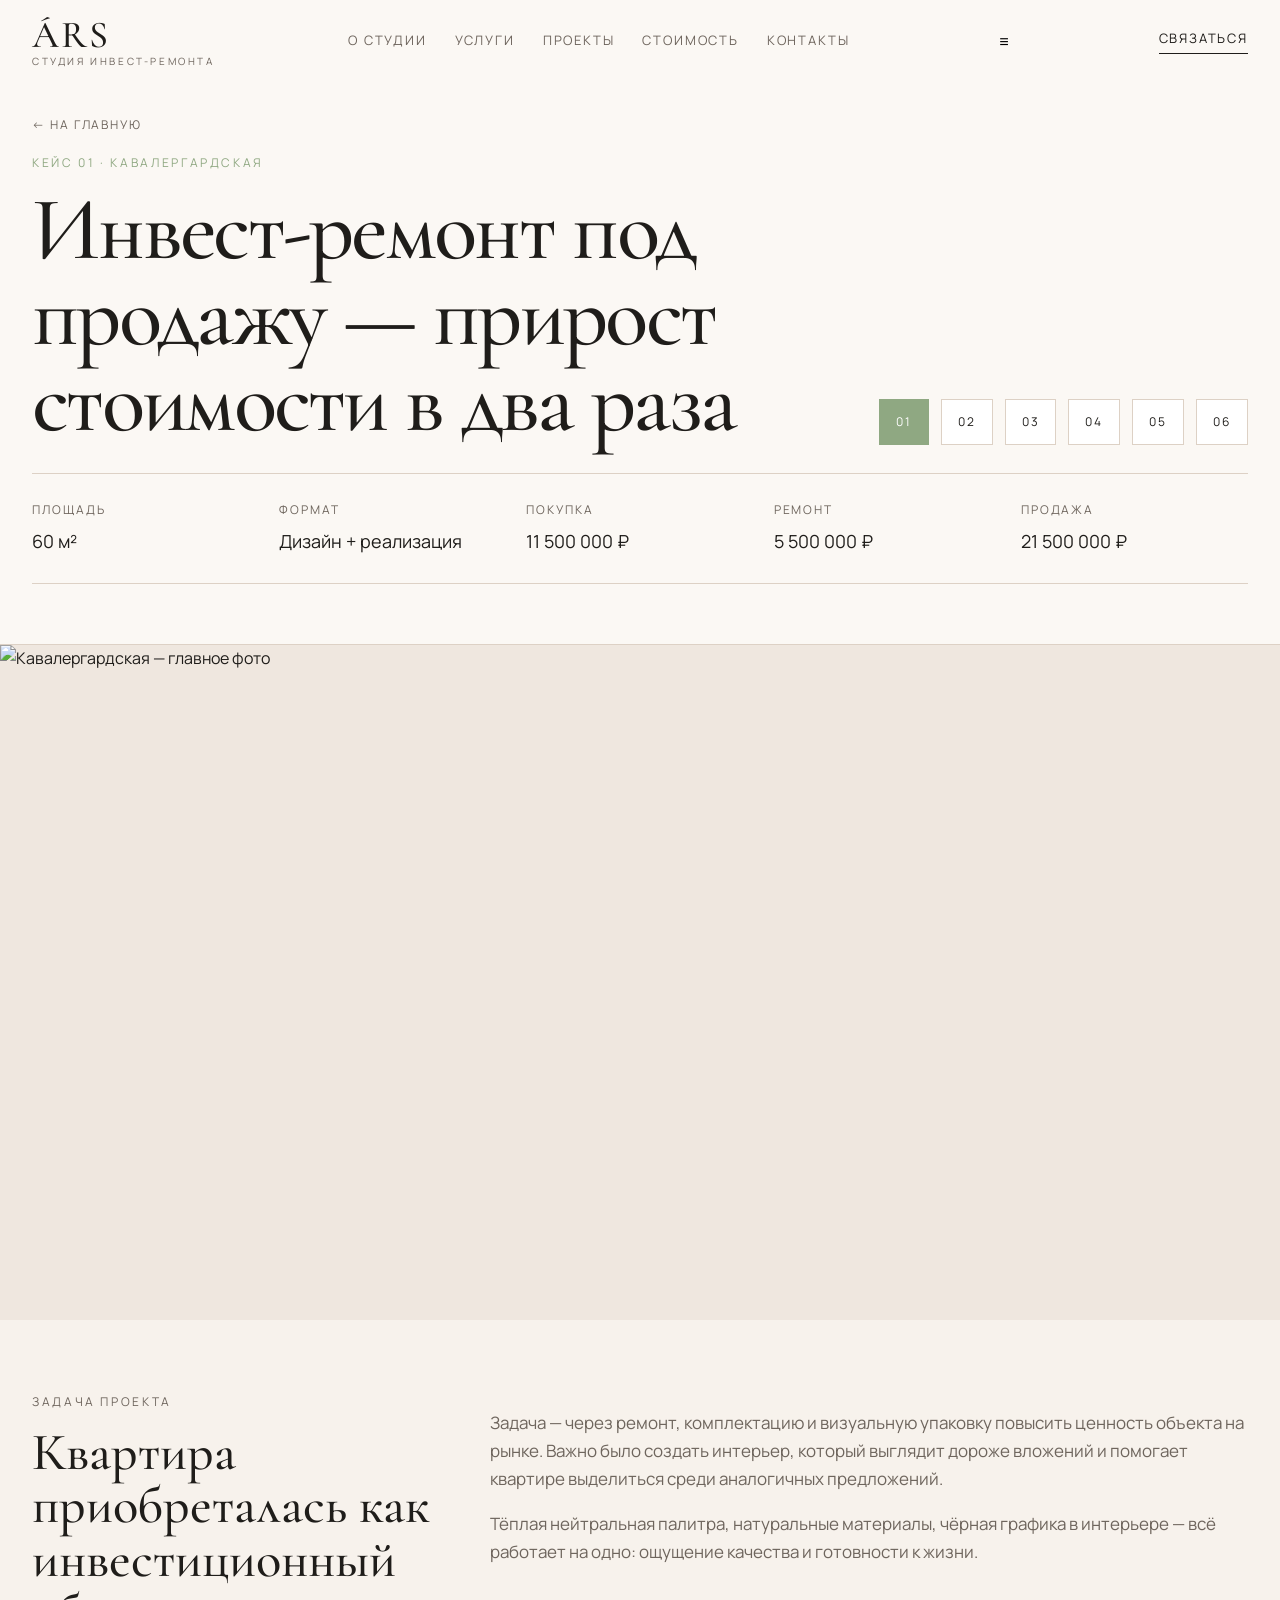
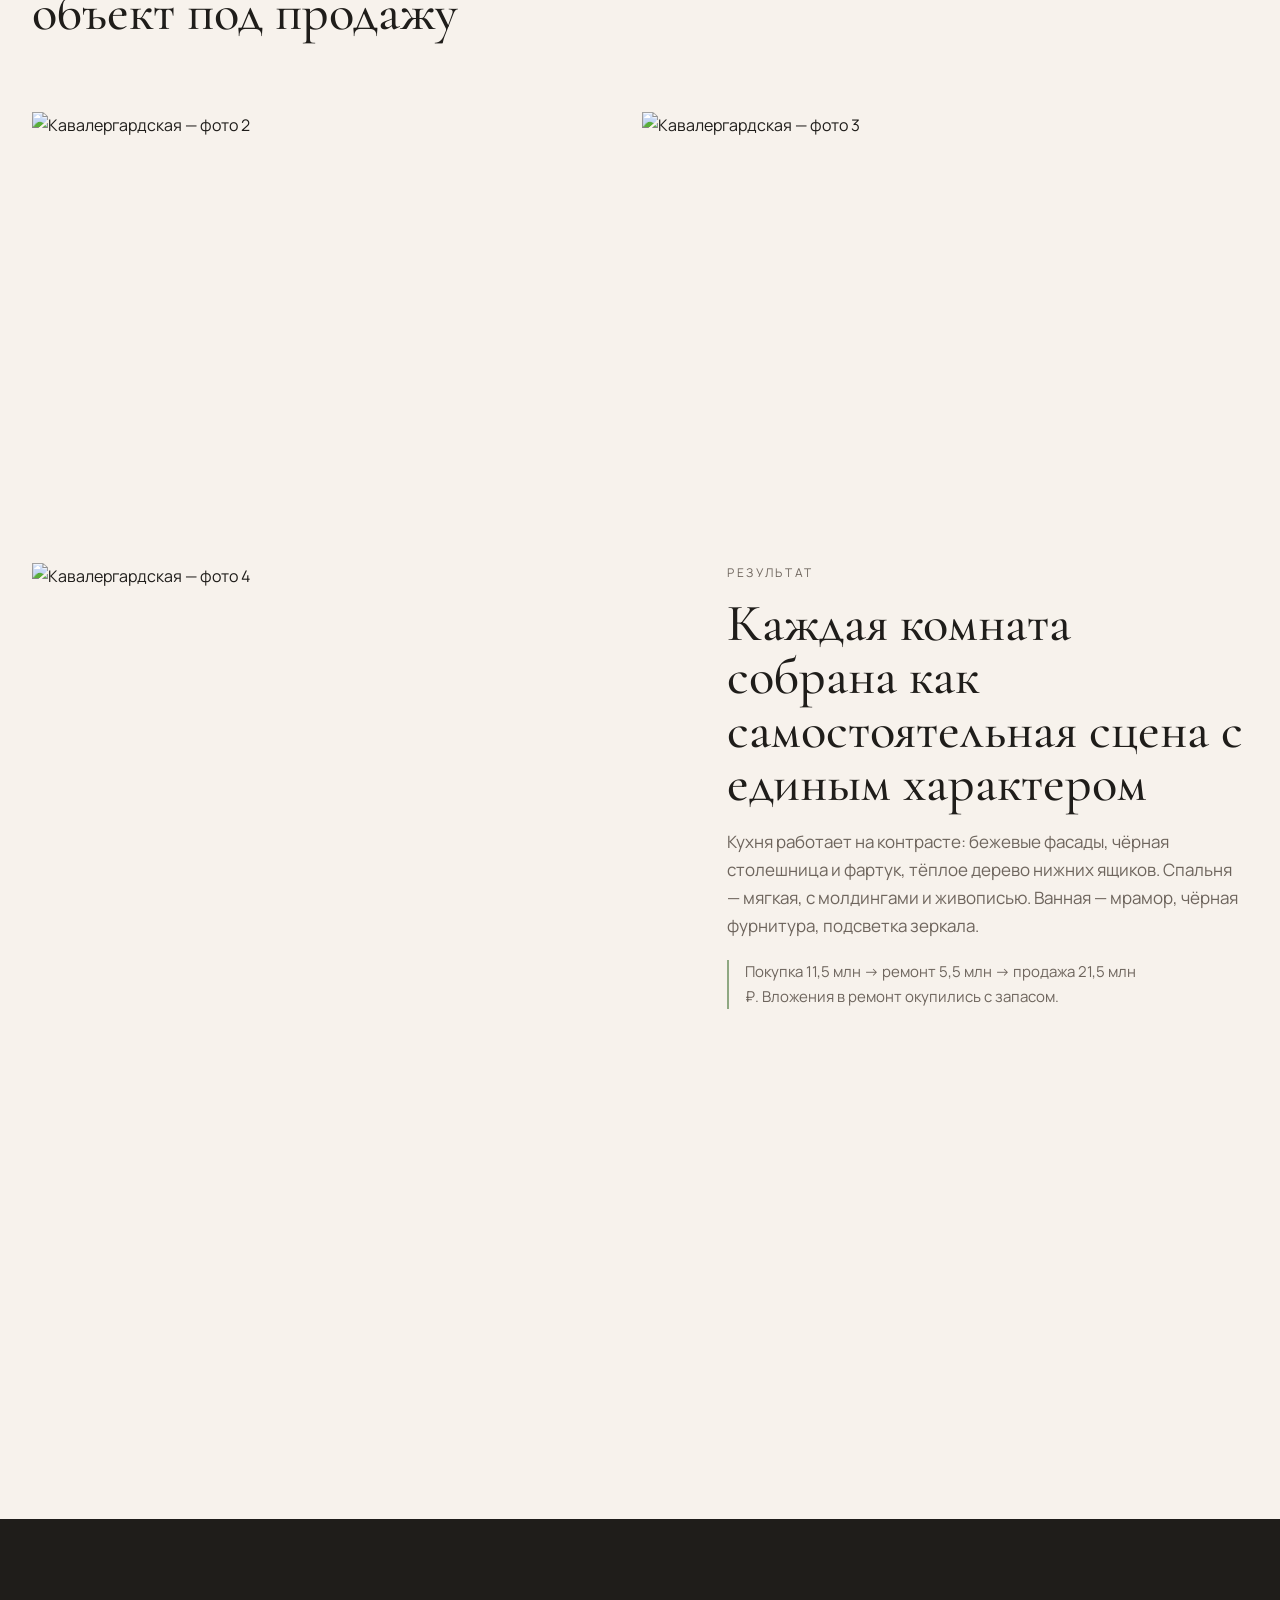
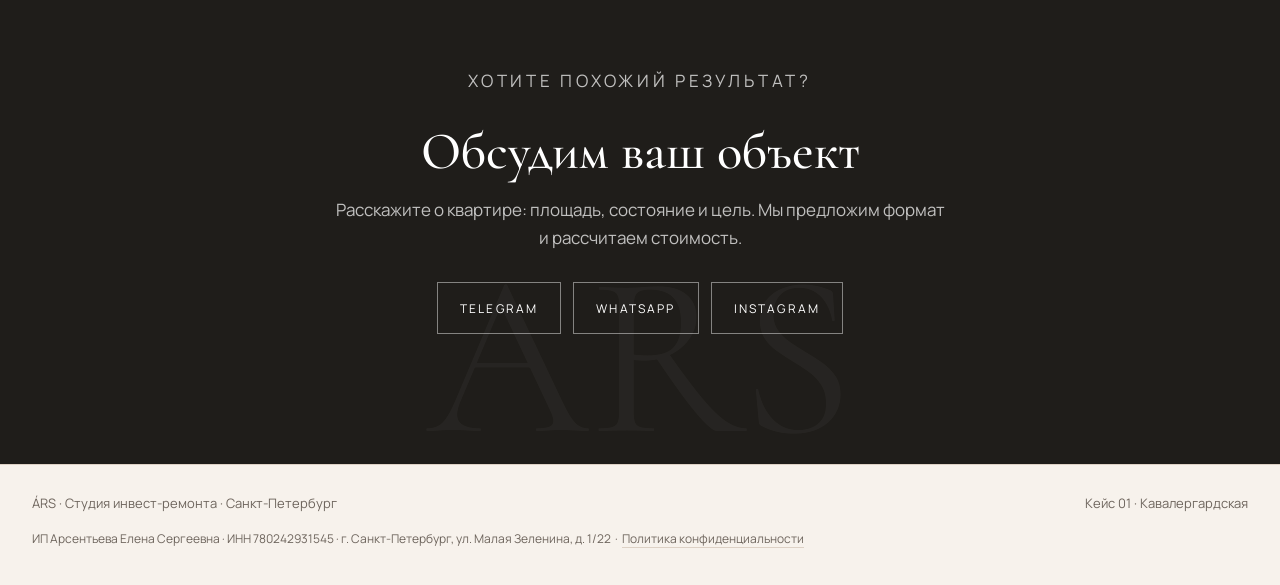
==== commit 74be3008: "Fix wording and update project files" ====
--- a/case-1.html
+++ b/case-1.html
@@ -22,7 +22,7 @@
 <body>
   <header class="topbar scrolled">
     <div class="container topbar-inner">
-      <a class="brand brand-typo" href="index.html"><span class="brand-ars">ÁRS</span><span class="brand-sub">Interior Design</span></a>
+      <a class="brand brand-typo" href="index.html"><span class="brand-ars">ÁRS</span><span class="brand-sub">Студия инвест-ремонта</span></a>
       <nav class="nav">
         <a href="index.html#about">О студии</a>
         <a href="index.html#services">Услуги</a>
@@ -120,7 +120,7 @@
   <footer class="footer">
     <div class="container footer-inner" style="flex-direction:column;align-items:flex-start;gap:8px;">
       <div style="display:flex;justify-content:space-between;width:100%;flex-wrap:wrap;gap:12px;">
-        <span>ÁRS Interior Design · Санкт-Петербург</span>
+        <span>ÁRS · Студия инвест-ремонта · Санкт-Петербург</span>
         <span>Кейс 01 · Кавалергардская</span>
       </div>
       <div class="footer-legal">ИП Арсентьева Елена Сергеевна · ИНН 780242931545 · г. Санкт-Петербург, ул. Малая Зеленина, д. 1/22 &nbsp;·&nbsp; <a href="privacy.html">Политика конфиденциальности</a></div>
--- a/styles.css
+++ b/styles.css
@@ -1571,3 +1571,66 @@
   .case-gallery img { aspect-ratio: 16/10 }
   .case-tile-img { aspect-ratio: 3/2 }
 }
+
+/* ── Мини-блок личного проживания ── */
+.service-personal {
+  display: grid;
+  grid-template-columns: 1fr 1fr;
+  gap: 48px;
+  align-items: start;
+  margin-top: 48px;
+  padding-top: 40px;
+  border-top: 1px solid var(--line);
+}
+.service-personal-title {
+  font-family: var(--serif);
+  font-size: clamp(28px, 3vw, 42px);
+  font-weight: 500;
+  line-height: 1.04;
+  margin: 0 0 16px;
+}
+.service-personal-desc {
+  font-size: 16px;
+  color: var(--muted);
+  line-height: 1.7;
+  margin: 0;
+}
+.service-personal-right .service-list {
+  margin-bottom: 0;
+}
+@media (max-width: 760px) {
+  .service-personal {
+    grid-template-columns: 1fr;
+    gap: 24px;
+    margin-top: 36px;
+    padding-top: 32px;
+  }
+}
+
+/* 3 колонки для инвест-услуг */
+@media (min-width: 761px) {
+  .services-editorial {
+    grid-template-columns: repeat(3, 1fr) !important;
+  }
+}
+
+/* ── Блок личного проживания — полностью отдельный ── */
+.service-personal {
+  background: var(--surface) !important;
+  border: 1px solid var(--line) !important;
+  padding: 52px !important;
+  margin-top: 52px !important;
+  border-top: none !important;
+}
+.service-personal-title {
+  color: var(--text);
+  margin-bottom: 20px !important;
+}
+/* Убираем старую линию сверху */
+.service-personal {
+  border-top: 1px solid var(--line) !important;
+}
+
+@media (max-width: 760px) {
+  .service-personal { padding: 32px 22px !important }
+}
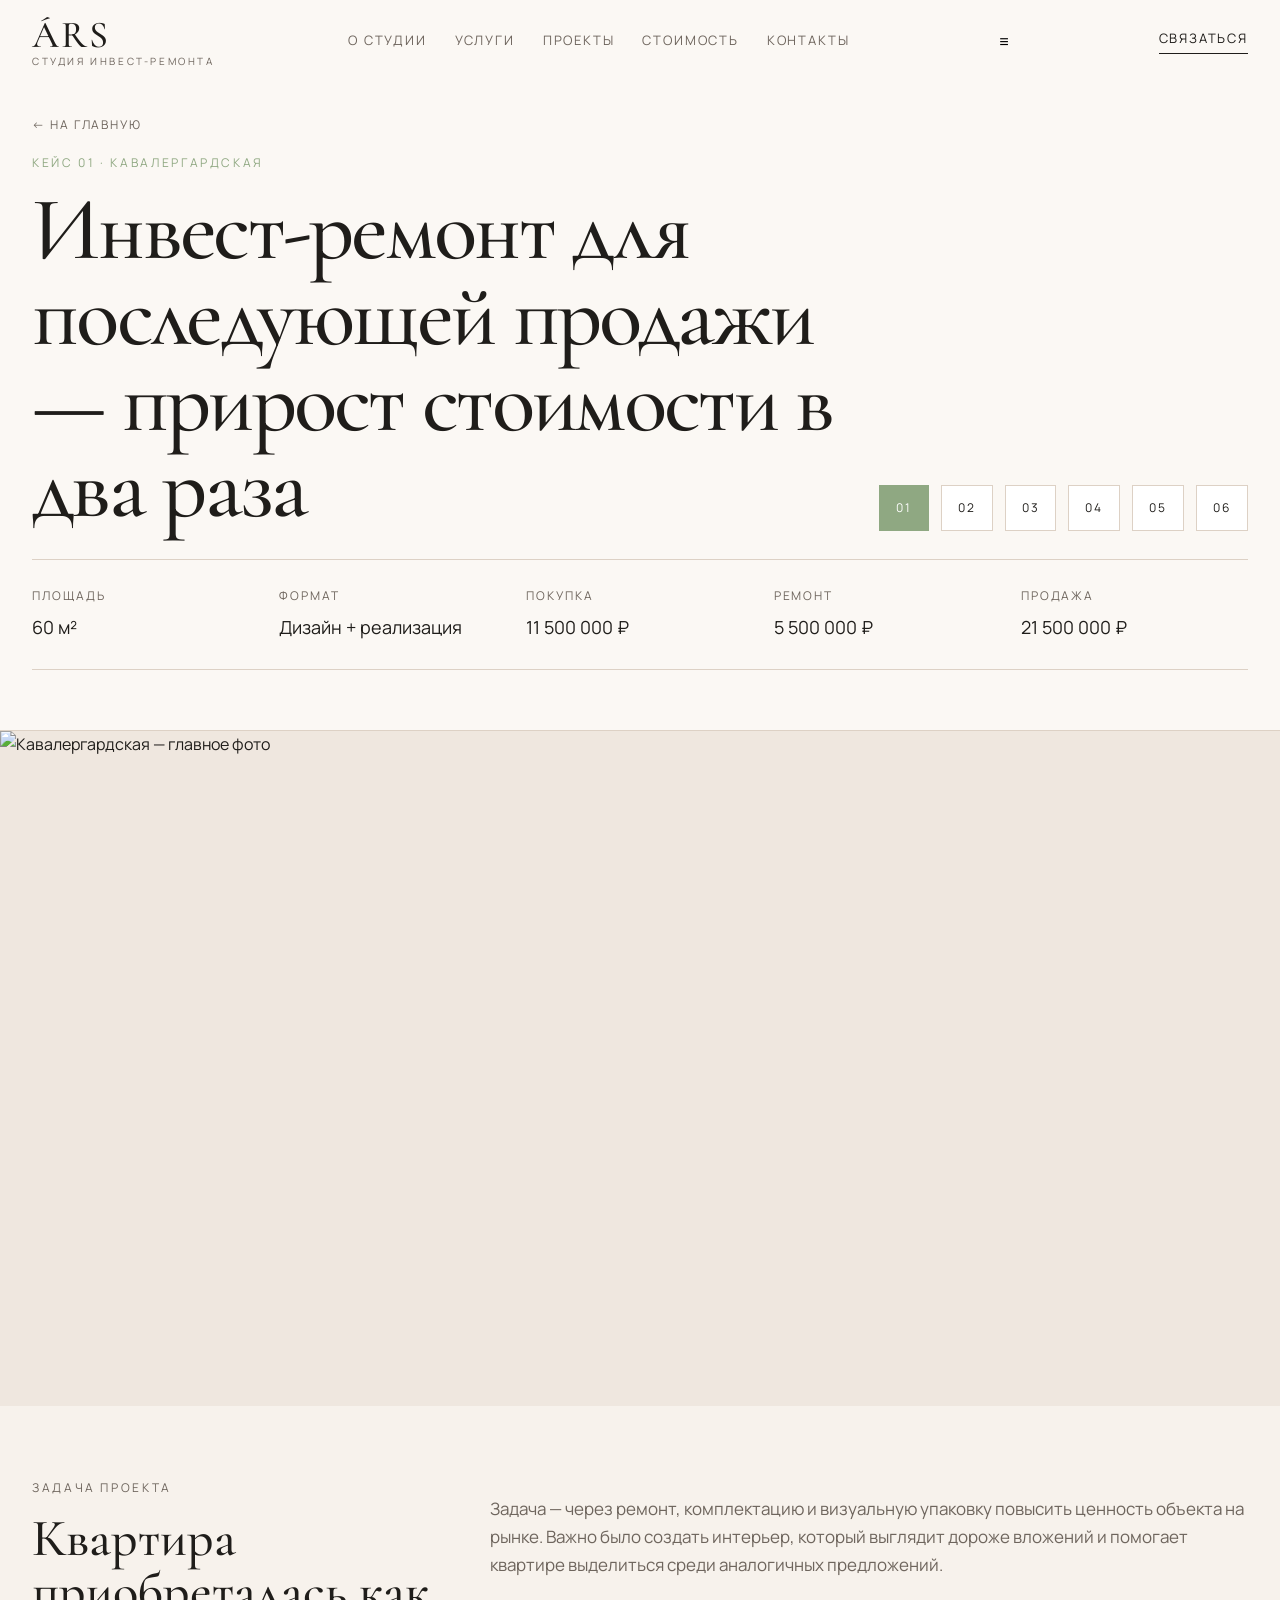
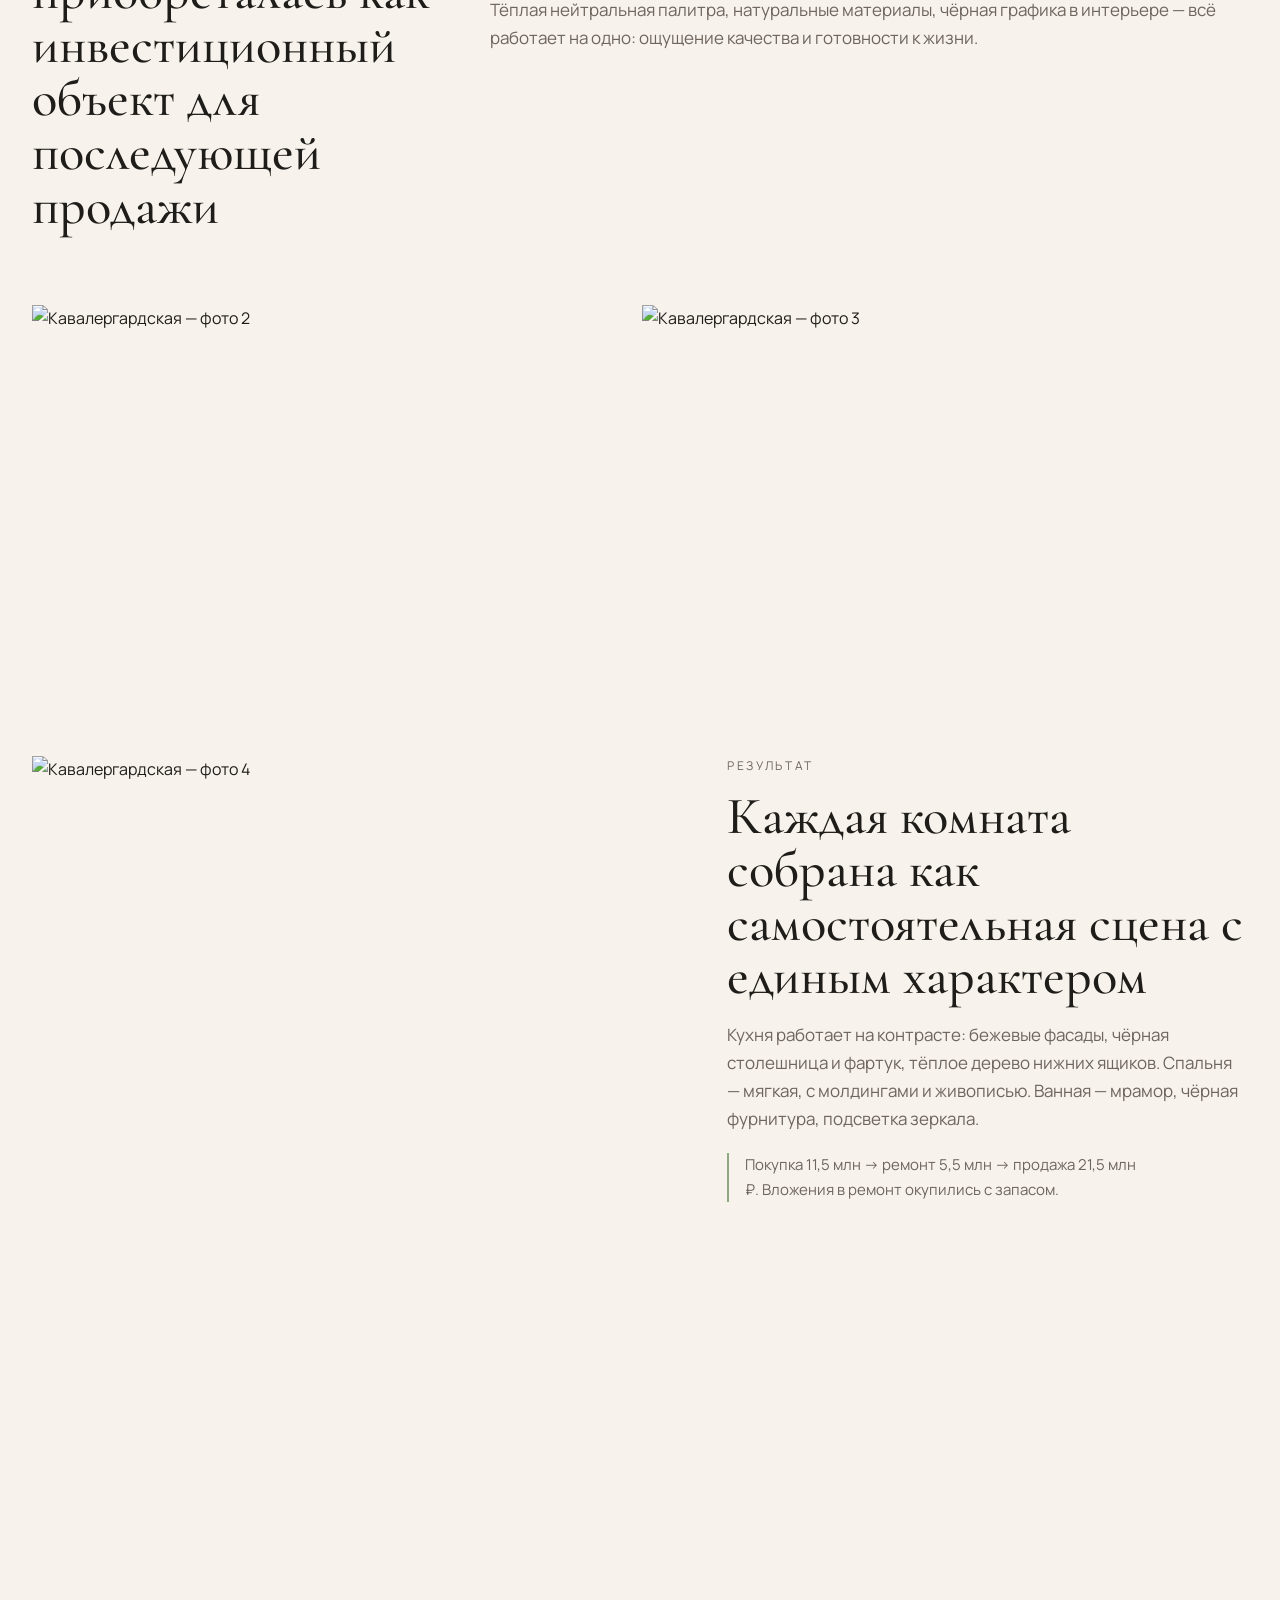
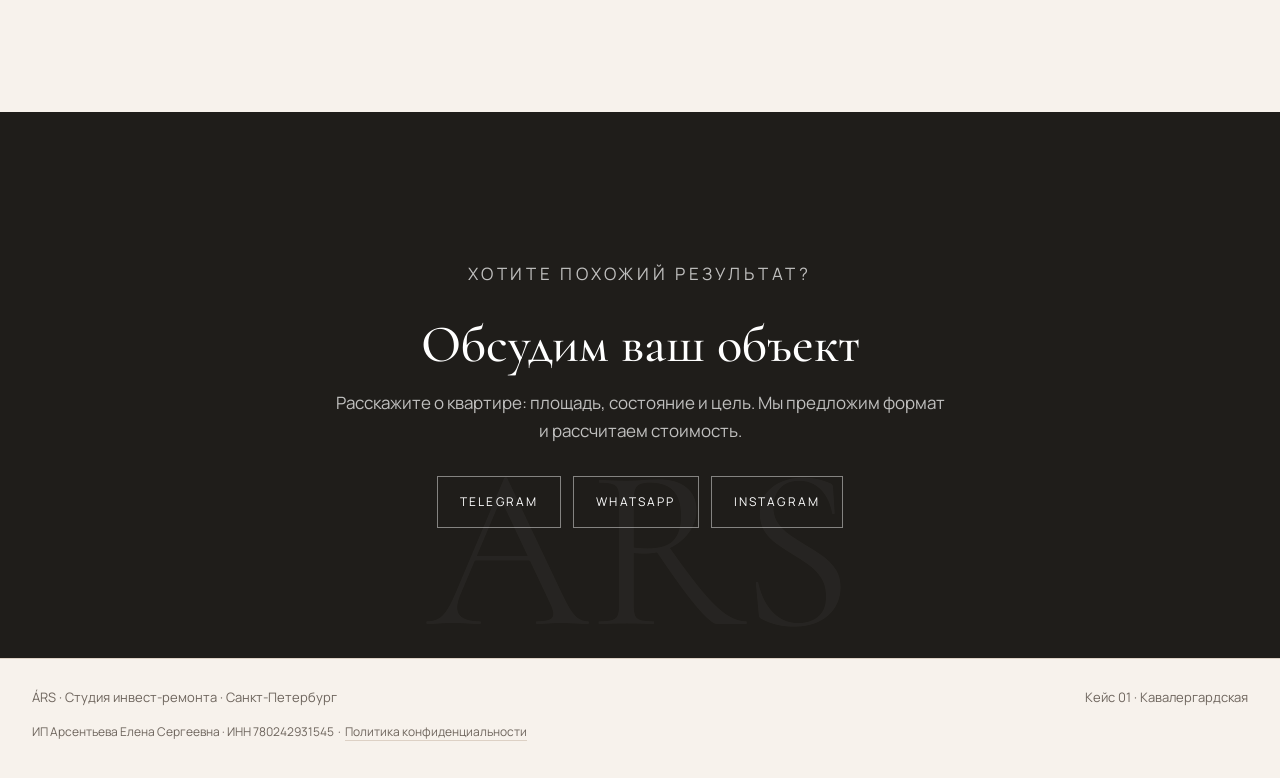
==== commit 9d166faa: "Proofread final website texts" ====
--- a/case-1.html
+++ b/case-1.html
@@ -42,7 +42,7 @@
         <div class="case-hero-grid">
           <div>
             <p class="eyebrow">Кейс 01 · Кавалергардская</p>
-            <h1 class="display">Инвест-ремонт под продажу — прирост стоимости в два раза</h1>
+            <h1 class="display">Инвест-ремонт для последующей продажи — прирост стоимости в два раза</h1>
           </div>
           <div class="case-nav">
             <a href="case-1.html" class="active">01</a>
@@ -71,7 +71,7 @@
       <div class="container case-story">
         <div class="reveal">
           <p class="eyebrow">Задача проекта</p>
-          <h2 class="h2">Квартира приобреталась как инвестиционный объект под продажу</h2>
+          <h2 class="h2">Квартира приобреталась как инвестиционный объект для последующей продажи</h2>
         </div>
         <div class="reveal">
           <p class="copy">Задача — через ремонт, комплектацию и визуальную упаковку повысить ценность объекта на рынке. Важно было создать интерьер, который выглядит дороже вложений и помогает квартире выделиться среди аналогичных предложений.</p>
@@ -123,7 +123,7 @@
         <span>ÁRS · Студия инвест-ремонта · Санкт-Петербург</span>
         <span>Кейс 01 · Кавалергардская</span>
       </div>
-      <div class="footer-legal">ИП Арсентьева Елена Сергеевна · ИНН 780242931545 · г. Санкт-Петербург, ул. Малая Зеленина, д. 1/22 &nbsp;·&nbsp; <a href="privacy.html">Политика конфиденциальности</a></div>
+      <div class="footer-legal">ИП Арсентьева Елена Сергеевна · ИНН 780242931545 &nbsp;·&nbsp; <a href="privacy.html">Политика конфиденциальности</a></div>
     </div>
   </footer>
   <script src="script.js"></script>
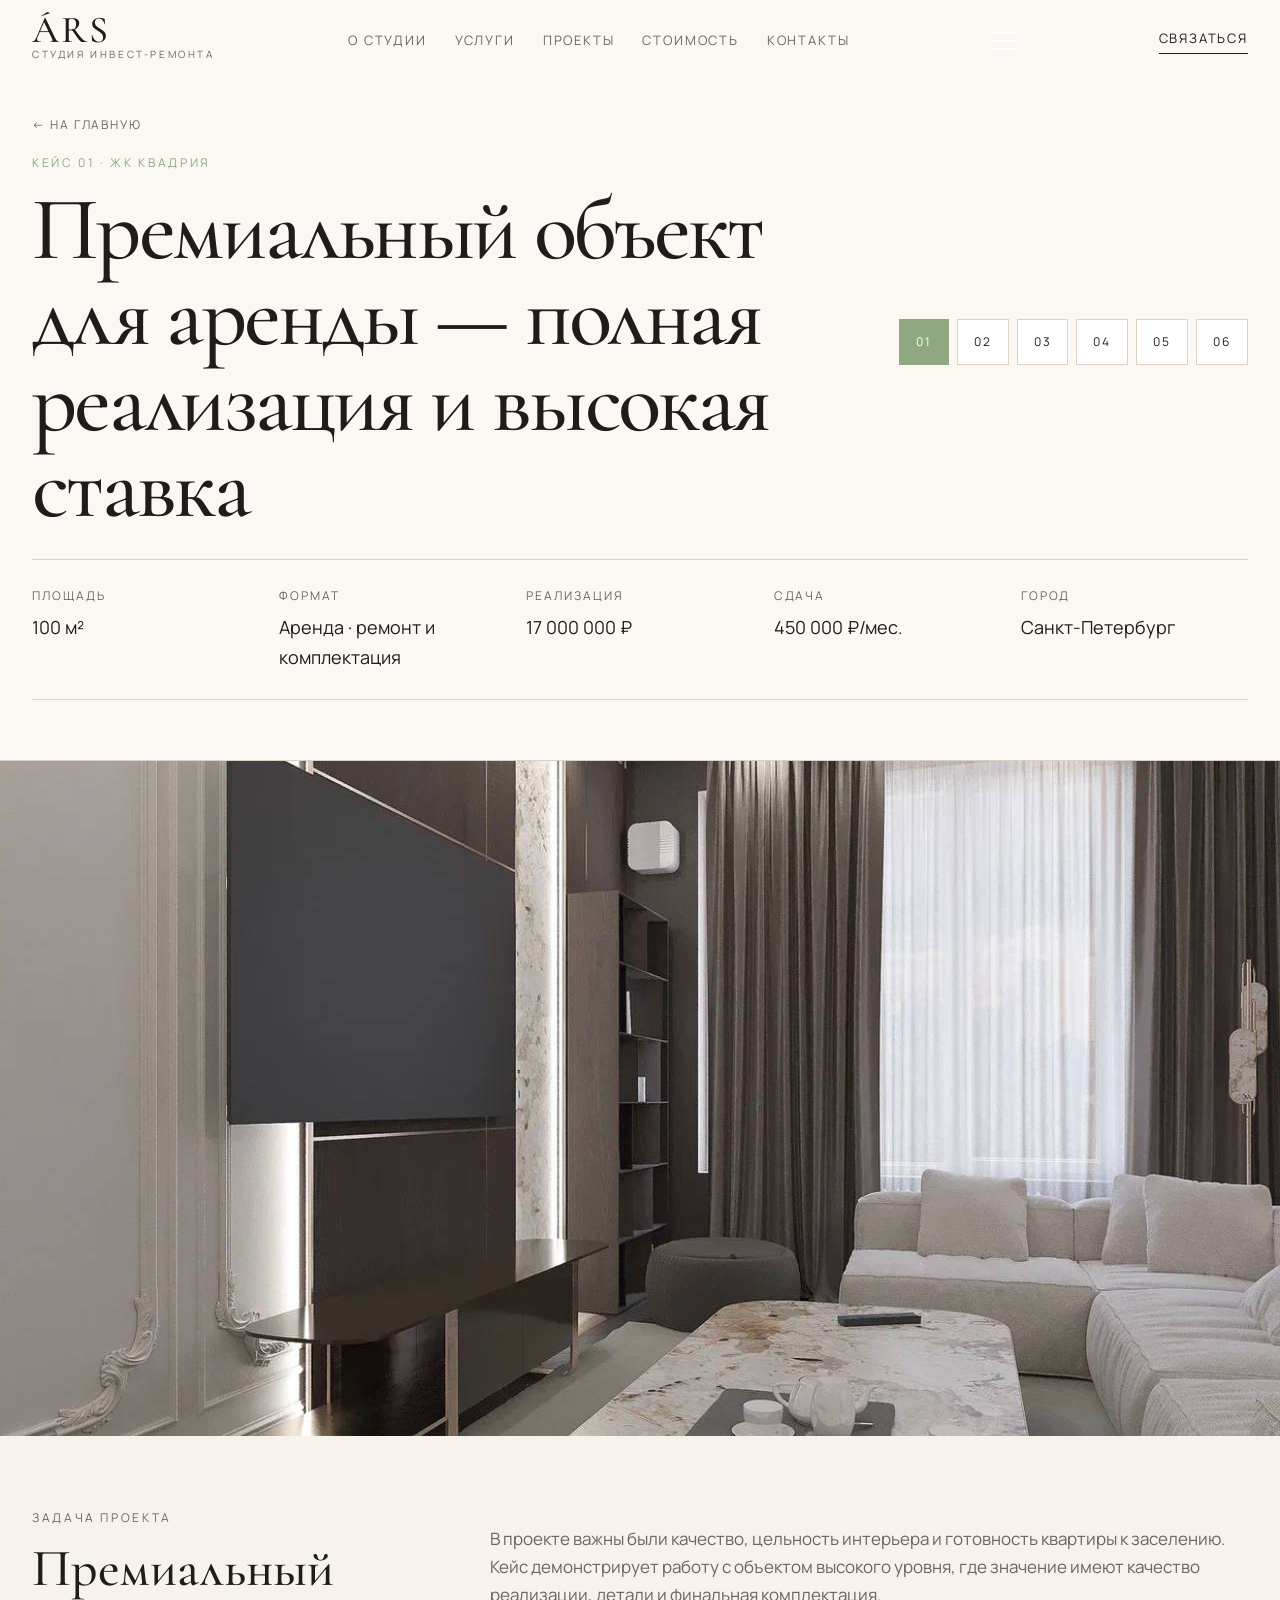
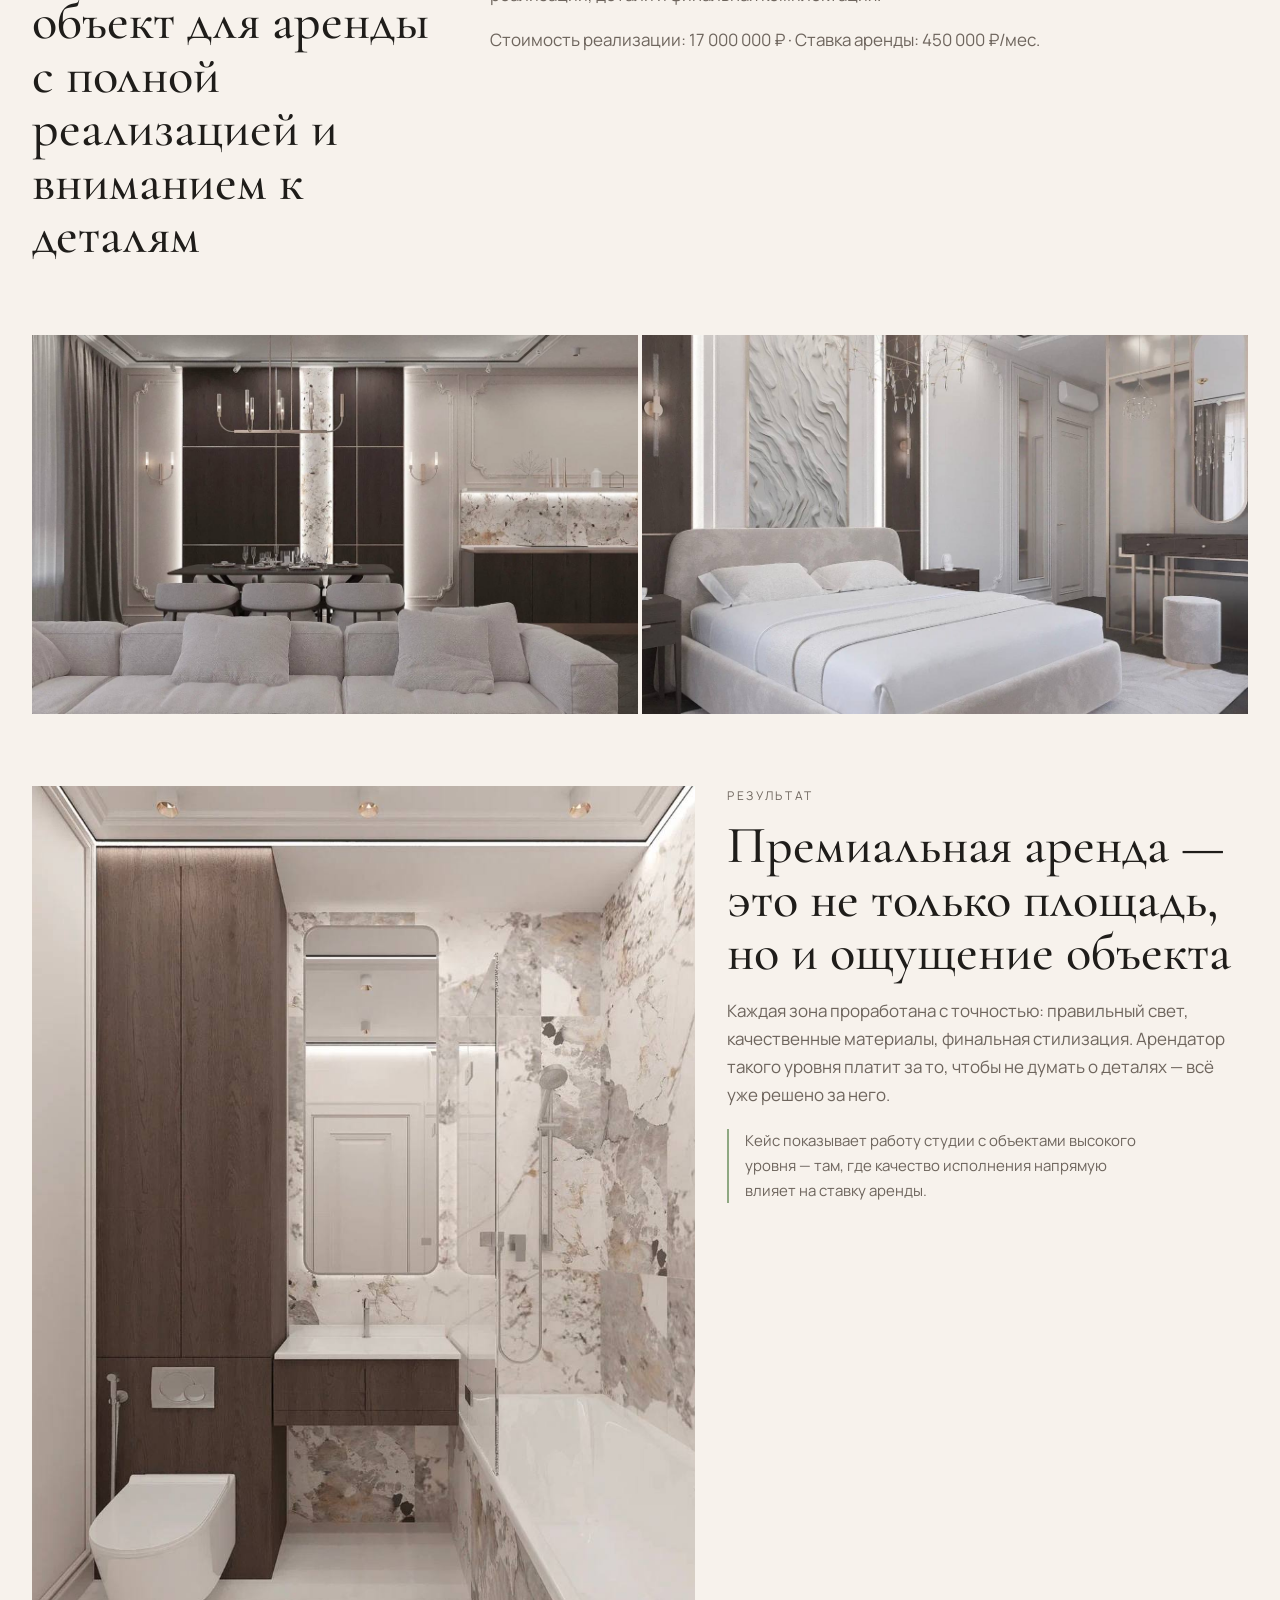
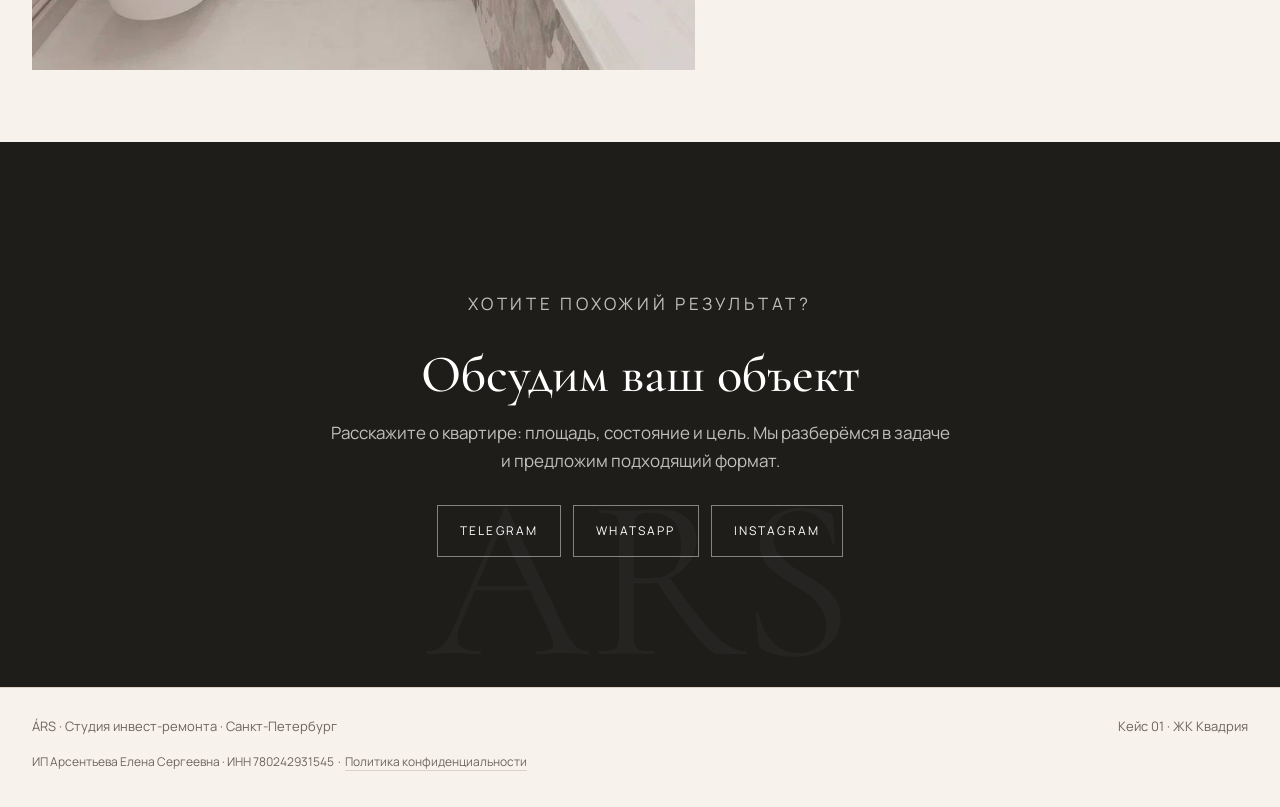
==== commit 705f56bc: "Apply final client edits" ====
--- a/case-1.html
+++ b/case-1.html
@@ -3,7 +3,7 @@
 <head>
   <meta charset="UTF-8">
   <meta name="viewport" content="width=device-width, initial-scale=1.0">
-  <title>Кейс 01 — Кавалергардская — ÁRS Interior</title>
+  <title>Кейс 01 — ЖК Квадрия — ÁRS Interior</title>
   <link rel="preconnect" href="https://fonts.googleapis.com">
   <link rel="preconnect" href="https://fonts.gstatic.com" crossorigin>
   <link href="https://fonts.googleapis.com/css2?family=Cormorant+Garamond:wght@500;600&family=Manrope:wght@400;500;600&display=swap" rel="stylesheet">
@@ -22,7 +22,11 @@
 <body>
   <header class="topbar scrolled">
     <div class="container topbar-inner">
-      <a class="brand brand-typo" href="index.html"><span class="brand-ars">ÁRS</span><span class="brand-sub">Студия инвест-ремонта</span></a>
+      <a class="brand brand-typo" href="index.html">
+        <span class="brand-ars">ÁRS</span>
+        <span class="brand-sub">Студия инвест-ремонта</span>
+        <span class="brand-city">Санкт-Петербург</span>
+      </a>
       <nav class="nav">
         <a href="index.html#about">О студии</a>
         <a href="index.html#services">Услуги</a>
@@ -30,8 +34,12 @@
         <a href="index.html#pricing">Стоимость</a>
         <a href="index.html#contacts">Контакты</a>
       </nav>
-      <button class="mobile-toggle" aria-label="Открыть меню">≡</button>
-      <a class="nav-cta" href="index.html#contacts">Связаться</a>
+      <button class="mobile-toggle" aria-label="Открыть меню">
+        <span class="burger-line"></span>
+        <span class="burger-line"></span>
+        <span class="burger-line"></span>
+      </button>
+      <a class="nav-cta nav-cta-mobile" href="index.html#contacts">Связаться</a>
     </div>
   </header>
 
@@ -41,8 +49,8 @@
         <a class="case-back" href="index.html">← На главную</a>
         <div class="case-hero-grid">
           <div>
-            <p class="eyebrow">Кейс 01 · Кавалергардская</p>
-            <h1 class="display">Инвест-ремонт для последующей продажи — прирост стоимости в два раза</h1>
+            <p class="eyebrow">Кейс 01 · ЖК Квадрия</p>
+            <h1 class="display">Премиальный объект для аренды — полная реализация и высокая ставка</h1>
           </div>
           <div class="case-nav">
             <a href="case-1.html" class="active">01</a>
@@ -54,51 +62,49 @@
           </div>
         </div>
         <div class="case-stats">
-          <div class="case-stat"><span>Площадь</span><span>60 м²</span></div>
-          <div class="case-stat"><span>Формат</span><span>Дизайн + реализация</span></div>
-          <div class="case-stat"><span>Покупка</span><span>11 500 000 ₽</span></div>
-          <div class="case-stat"><span>Ремонт</span><span>5 500 000 ₽</span></div>
-          <div class="case-stat"><span>Продажа</span><span>21 500 000 ₽</span></div>
+          <div class="case-stat"><span>Площадь</span><span>100 м²</span></div>
+          <div class="case-stat"><span>Формат</span><span>Аренда · ремонт и комплектация</span></div>
+          <div class="case-stat"><span>Реализация</span><span>17 000 000 ₽</span></div>
+          <div class="case-stat"><span>Сдача</span><span>450 000 ₽/мес.</span></div>
+          <div class="case-stat"><span>Город</span><span>Санкт-Петербург</span></div>
         </div>
       </div>
     </section>
 
-    <!-- Фото 1 — обложка -->
-    <section class="case-cover"><img src="kav-1.jpg" alt="Кавалергардская — главное фото"></section>
+    <section class="case-cover">
+      <img src="kvadria-1.jpg" alt="ЖК Квадрия — главное фото">
+    </section>
 
-    <!-- Идея -->
     <section class="section">
       <div class="container case-story">
         <div class="reveal">
           <p class="eyebrow">Задача проекта</p>
-          <h2 class="h2">Квартира приобреталась как инвестиционный объект для последующей продажи</h2>
+          <h2 class="h2">Премиальный объект для аренды с полной реализацией и вниманием к деталям</h2>
         </div>
         <div class="reveal">
-          <p class="copy">Задача — через ремонт, комплектацию и визуальную упаковку повысить ценность объекта на рынке. Важно было создать интерьер, который выглядит дороже вложений и помогает квартире выделиться среди аналогичных предложений.</p>
-          <p class="copy" style="margin-top:14px;">Тёплая нейтральная палитра, натуральные материалы, чёрная графика в интерьере — всё работает на одно: ощущение качества и готовности к жизни.</p>
+          <p class="copy">В проекте важны были качество, цельность интерьера и готовность квартиры к заселению. Кейс демонстрирует работу с объектом высокого уровня, где значение имеют качество реализации, детали и финальная комплектация.</p>
+          <p class="copy" style="margin-top:14px;">Стоимость реализации: 17 000 000 ₽ · Ставка аренды: 450 000 ₽/мес.</p>
         </div>
       </div>
     </section>
 
-    <!-- Фото 2 и 3 — галерея -->
     <section class="section" style="padding-top:0">
       <div class="container case-gallery two reveal">
-        <img src="kav-2.jpg" alt="Кавалергардская — фото 2">
-        <img src="kav-3.jpg" alt="Кавалергардская — фото 3">
+        <img src="kvadria-2.jpg" alt="ЖК Квадрия — фото 2">
+        <img src="kvadria-3.jpg" alt="ЖК Квадрия — фото 3">
       </div>
     </section>
 
-    <!-- Фото 4 + текст -->
     <section class="section" style="padding-top:0">
       <div class="container case-story stagger">
         <div class="reveal">
-          <img src="kav-4.jpg" alt="Кавалергардская — фото 4">
+          <img src="kvadria-4.jpg" alt="ЖК Квадрия — фото 4">
         </div>
         <div class="reveal">
           <p class="eyebrow">Результат</p>
-          <h2 class="h2">Каждая комната собрана как самостоятельная сцена с единым характером</h2>
-          <p class="copy">Кухня работает на контрасте: бежевые фасады, чёрная столешница и фартук, тёплое дерево нижних ящиков. Спальня — мягкая, с молдингами и живописью. Ванная — мрамор, чёрная фурнитура, подсветка зеркала.</p>
-          <p class="case-caption">Покупка 11,5 млн → ремонт 5,5 млн → продажа 21,5 млн ₽. Вложения в ремонт окупились с запасом.</p>
+          <h2 class="h2">Премиальная аренда — это не только площадь, но и ощущение объекта</h2>
+          <p class="copy">Каждая зона проработана с точностью: правильный свет, качественные материалы, финальная стилизация. Арендатор такого уровня платит за то, чтобы не думать о деталях — всё уже решено за него.</p>
+          <p class="case-caption">Кейс показывает работу студии с объектами высокого уровня — там, где качество исполнения напрямую влияет на ставку аренды.</p>
         </div>
       </div>
     </section>
@@ -107,7 +113,7 @@
       <div class="container cta-inner reveal">
         <p class="eyebrow">Хотите похожий результат?</p>
         <h2 class="h2" style="color:#fff">Обсудим ваш объект</h2>
-        <p>Расскажите о квартире: площадь, состояние и цель. Мы предложим формат и рассчитаем стоимость.</p>
+        <p>Расскажите о квартире: площадь, состояние и цель. Мы разберёмся в задаче и предложим подходящий формат.</p>
         <div class="quick-contact-btns">
           <a class="btn light" href="https://t.me/elenQWE" target="_blank">Telegram</a>
           <a class="btn light" href="https://wa.me/79119058485" target="_blank">WhatsApp</a>
@@ -121,11 +127,11 @@
     <div class="container footer-inner" style="flex-direction:column;align-items:flex-start;gap:8px;">
       <div style="display:flex;justify-content:space-between;width:100%;flex-wrap:wrap;gap:12px;">
         <span>ÁRS · Студия инвест-ремонта · Санкт-Петербург</span>
-        <span>Кейс 01 · Кавалергардская</span>
+        <span>Кейс 01 · ЖК Квадрия</span>
       </div>
       <div class="footer-legal">ИП Арсентьева Елена Сергеевна · ИНН 780242931545 &nbsp;·&nbsp; <a href="privacy.html">Политика конфиденциальности</a></div>
     </div>
   </footer>
   <script src="script.js"></script>
 </body>
-</html>
+</html>
--- a/styles.css
+++ b/styles.css
@@ -1634,3 +1634,80 @@
 @media (max-width: 760px) {
   .service-personal { padding: 32px 22px !important }
 }
+
+/* ── Логотип — две строки ── */
+.brand-typo {
+  display: flex;
+  flex-direction: column;
+  align-items: flex-start;
+  gap: 0;
+}
+.brand-city {
+  font-family: var(--sans);
+  font-size: 9px;
+  letter-spacing: .22em;
+  text-transform: uppercase;
+  color: var(--muted);
+  line-height: 1.2;
+}
+/* На hero — city тоже белый */
+.topbar:not(.scrolled) .brand-city { color: rgba(255,255,255,.55) }
+
+/* ── Кейсы — заголовок по центру на мобиле ── */
+@media (max-width: 760px) {
+  .case-hero-grid { text-align: left }
+  .case-hero-grid .display { font-size: 36px }
+  .case-stats { grid-template-columns: repeat(2,1fr) !important }
+  .case-back { display: inline-block; margin-bottom: 16px }
+}
+
+/* ── Проекты — фото видны сразу без пустого пространства ── */
+#projects .section-top {
+  padding-bottom: 32px;
+  margin-bottom: 0;
+}
+.cases-grid {
+  margin-top: 0 !important;
+}
+
+/* ── Логотип: Санкт-Петербург второй строкой ── */
+.brand-city {
+  font-family: var(--sans);
+  font-size: 9px;
+  letter-spacing: .22em;
+  text-transform: uppercase;
+  color: var(--muted);
+  line-height: 1.3;
+  display: block;
+}
+.topbar:not(.scrolled) .brand-city { color: rgba(255,255,255,.5) }
+
+/* ── Навигация кейсов — по центру ── */
+.case-nav {
+  display: flex;
+  gap: 8px;
+  flex-wrap: wrap;
+  justify-content: center !important;
+  align-self: center;
+}
+@media (max-width: 760px) {
+  .case-hero-grid {
+    grid-template-columns: 1fr !important;
+    gap: 20px;
+  }
+  .case-nav {
+    justify-content: flex-start !important;
+  }
+}
+
+/* ── Проекты — фото видны сразу, без задержки ── */
+.cases-grid .case-tile {
+  opacity: 1 !important;
+  transform: none !important;
+}
+/* Убираем reveal-задержку только в блоке проектов */
+#projects .reveal {
+  opacity: 1 !important;
+  transform: none !important;
+  transition: none !important;
+}
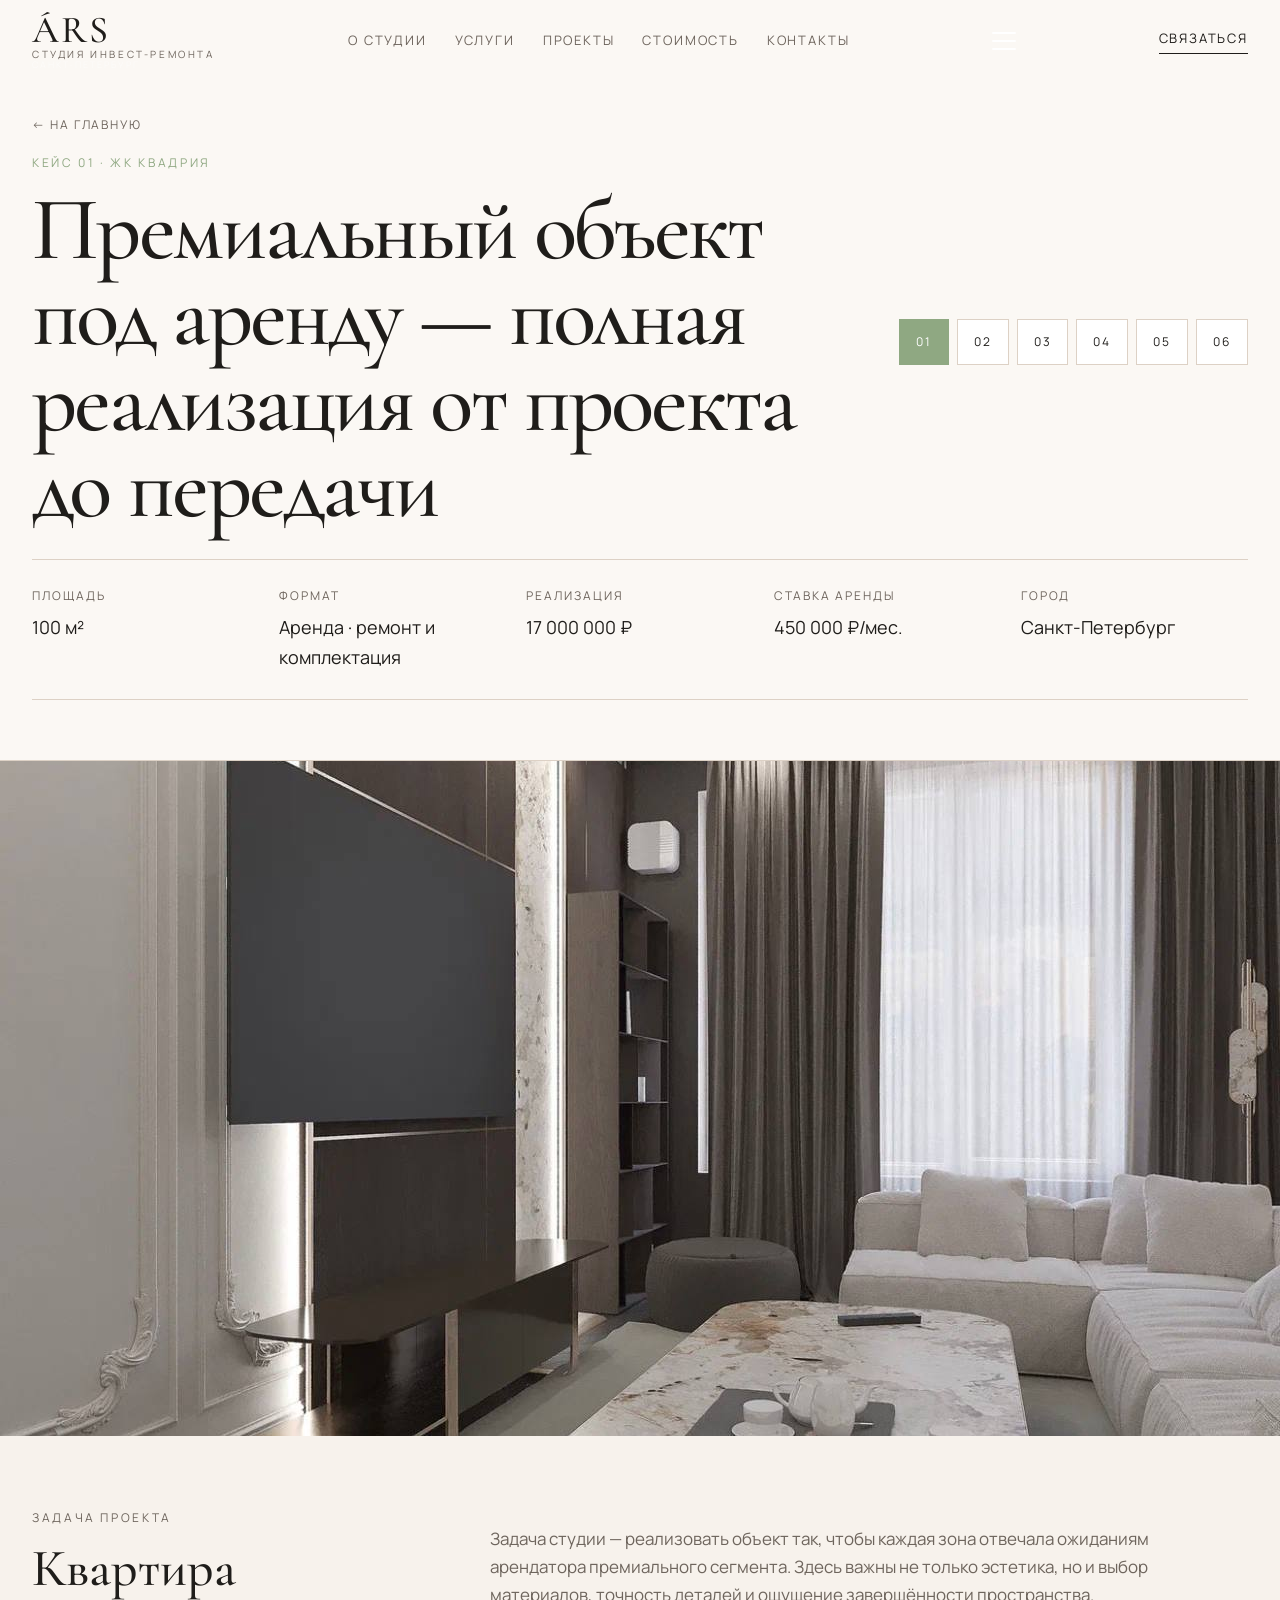
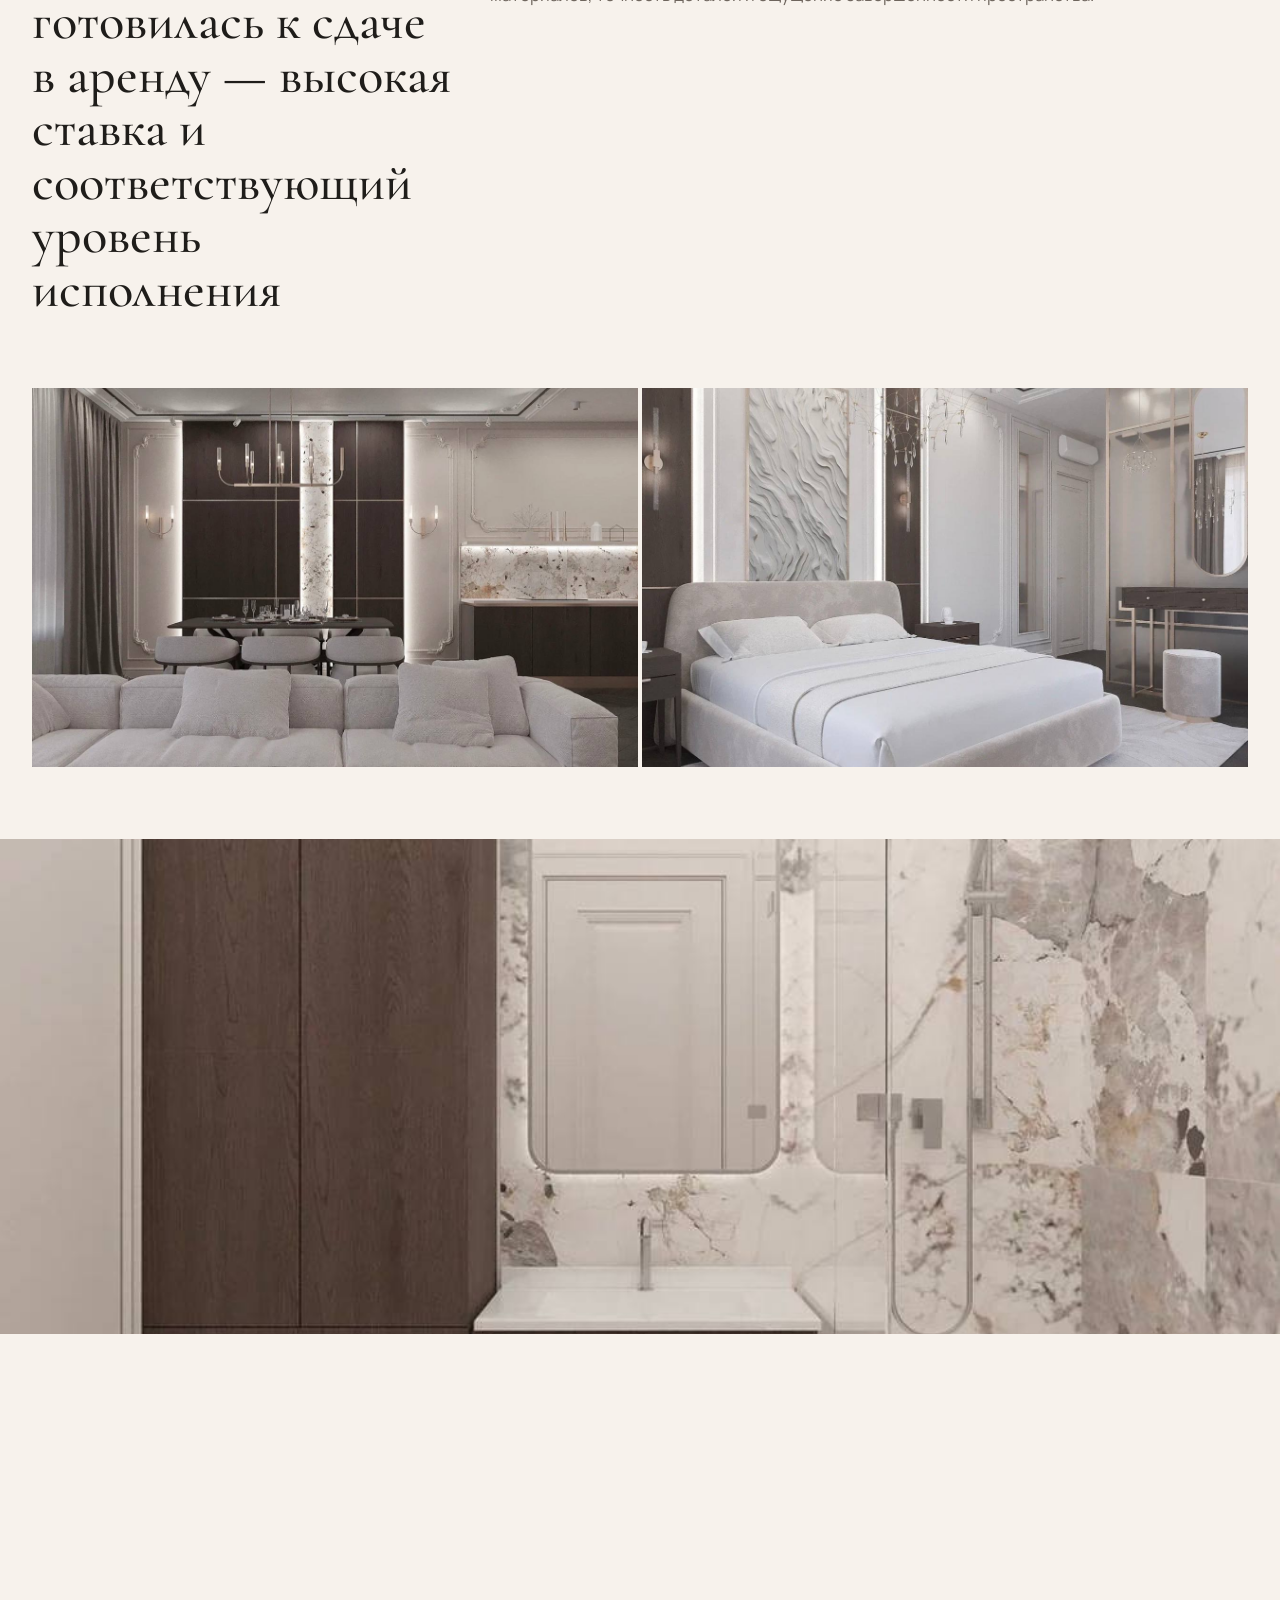
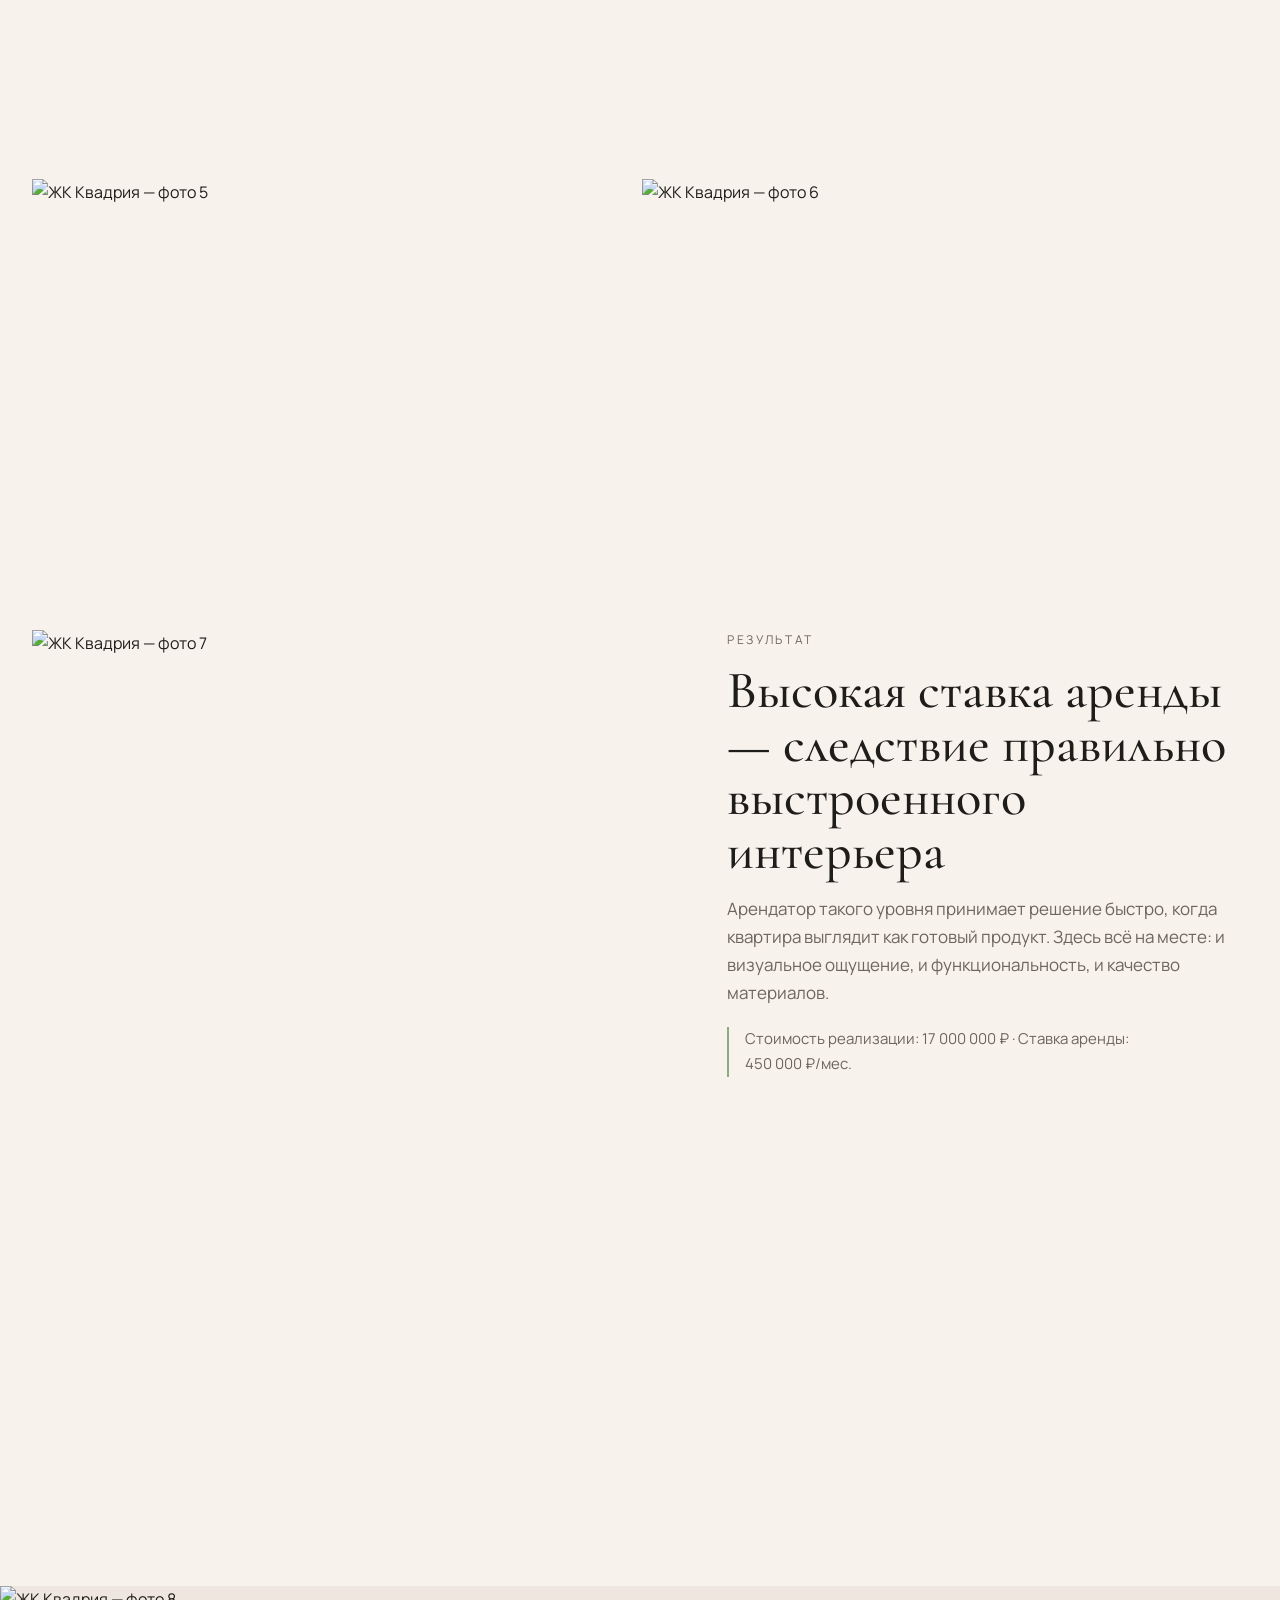
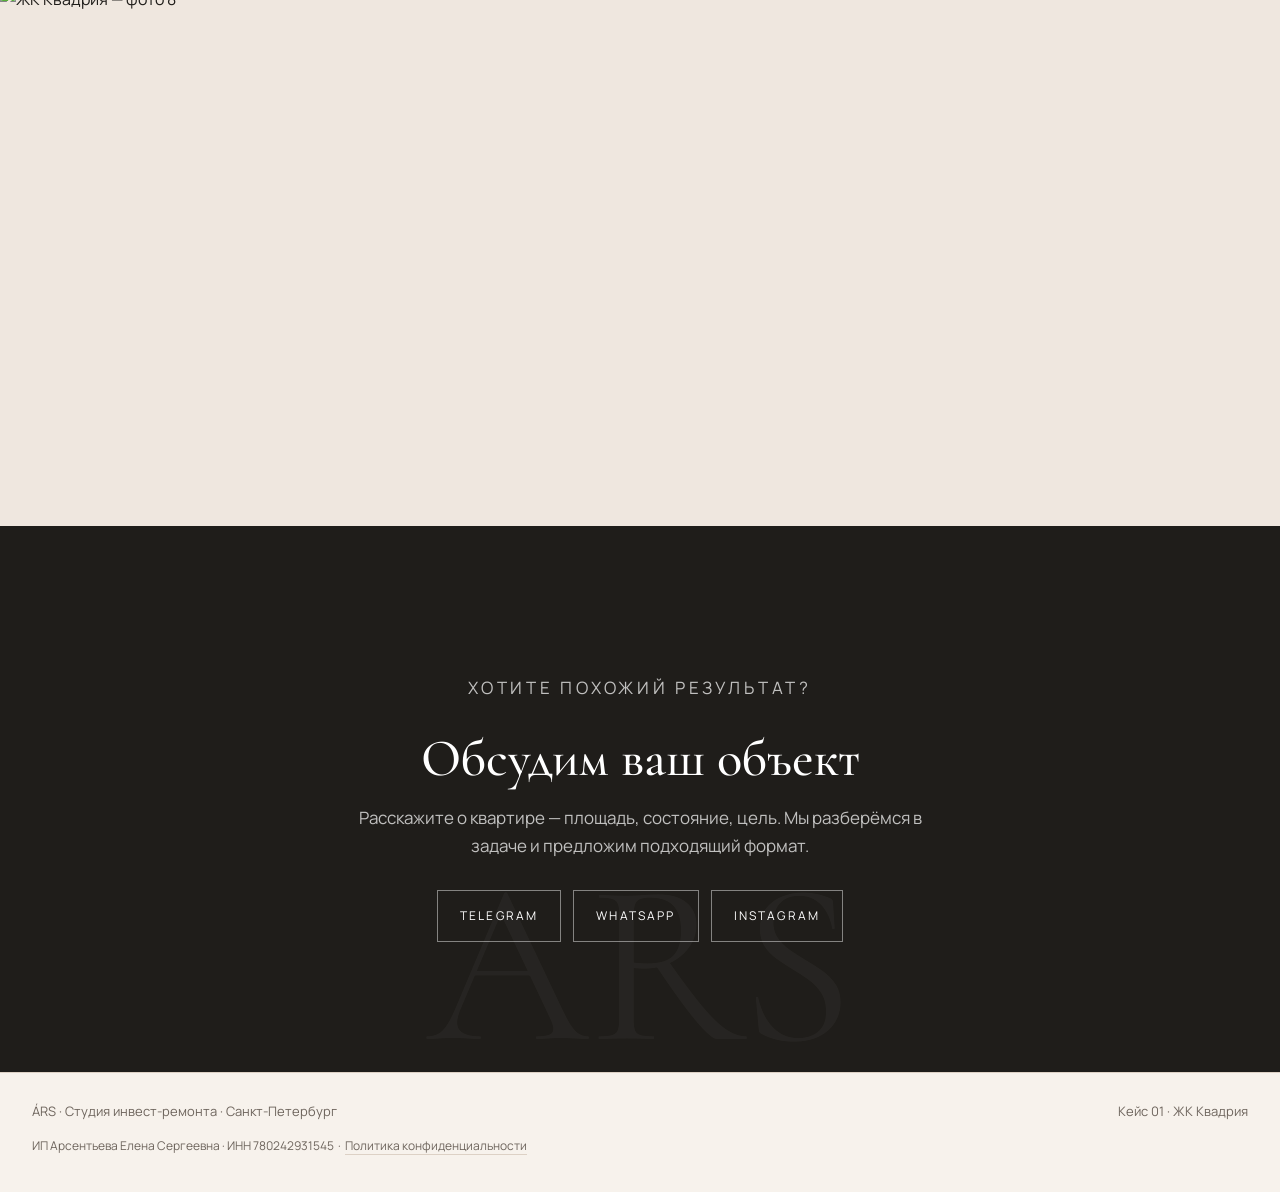
==== commit b0fa9e70: "Update final case and text edits" ====
--- a/case-1.html
+++ b/case-1.html
@@ -44,13 +44,13 @@
   </header>
 
   <main>
-    <section class="case-hero" style="scroll-margin-top:90px;">
+    <section class="case-hero">
       <div class="container">
         <a class="case-back" href="index.html">← На главную</a>
         <div class="case-hero-grid">
           <div>
             <p class="eyebrow">Кейс 01 · ЖК Квадрия</p>
-            <h1 class="display">Премиальный объект для аренды — полная реализация и высокая ставка</h1>
+            <h1 class="display">Премиальный объект под аренду — полная реализация от проекта до передачи</h1>
           </div>
           <div class="case-nav">
             <a href="case-1.html" class="active">01</a>
@@ -65,29 +65,31 @@
           <div class="case-stat"><span>Площадь</span><span>100 м²</span></div>
           <div class="case-stat"><span>Формат</span><span>Аренда · ремонт и комплектация</span></div>
           <div class="case-stat"><span>Реализация</span><span>17 000 000 ₽</span></div>
-          <div class="case-stat"><span>Сдача</span><span>450 000 ₽/мес.</span></div>
+          <div class="case-stat"><span>Ставка аренды</span><span>450 000 ₽/мес.</span></div>
           <div class="case-stat"><span>Город</span><span>Санкт-Петербург</span></div>
         </div>
       </div>
     </section>
 
+    <!-- Фото 1 — обложка -->
     <section class="case-cover">
-      <img src="kvadria-1.jpg" alt="ЖК Квадрия — главное фото">
+      <img src="kvadria-1.jpg" alt="ЖК Квадрия — общий вид">
     </section>
 
+    <!-- Задача -->
     <section class="section">
       <div class="container case-story">
         <div class="reveal">
           <p class="eyebrow">Задача проекта</p>
-          <h2 class="h2">Премиальный объект для аренды с полной реализацией и вниманием к деталям</h2>
+          <h2 class="h2">Квартира готовилась к сдаче в аренду — высокая ставка и соответствующий уровень исполнения</h2>
         </div>
         <div class="reveal">
-          <p class="copy">В проекте важны были качество, цельность интерьера и готовность квартиры к заселению. Кейс демонстрирует работу с объектом высокого уровня, где значение имеют качество реализации, детали и финальная комплектация.</p>
-          <p class="copy" style="margin-top:14px;">Стоимость реализации: 17 000 000 ₽ · Ставка аренды: 450 000 ₽/мес.</p>
+          <p class="copy">Задача студии — реализовать объект так, чтобы каждая зона отвечала ожиданиям арендатора премиального сегмента. Здесь важны не только эстетика, но и выбор материалов, точность деталей и ощущение завершённости пространства.</p>
         </div>
       </div>
     </section>
 
+    <!-- Фото 2 и 3 — галерея -->
     <section class="section" style="padding-top:0">
       <div class="container case-gallery two reveal">
         <img src="kvadria-2.jpg" alt="ЖК Квадрия — фото 2">
@@ -95,25 +97,57 @@
       </div>
     </section>
 
+    <!-- Фото 4 на всю ширину -->
+    <section class="case-cover" style="height:55svh">
+      <img src="kvadria-4.jpg" alt="ЖК Квадрия — фото 4">
+    </section>
+
+    <!-- Детали -->
+    <section class="section">
+      <div class="container case-story">
+        <div class="reveal">
+          <p class="eyebrow">Решения</p>
+          <h2 class="h2">Каждое пространство продумано как отдельная история с общим характером</h2>
+        </div>
+        <div class="reveal">
+          <p class="copy">Гостиная выстроена вокруг правильного масштаба мебели и мягкого объёмного освещения. Спальня решена в спокойной палитре с текстильными акцентами. Кухня — функциональная, без лишнего, с чистыми линиями и качественной фурнитурой. Ванная закрыта в мрамор и медь.</p>
+        </div>
+      </div>
+    </section>
+
+    <!-- Фото 5 и 6 — галерея -->
+    <section class="section" style="padding-top:0">
+      <div class="container case-gallery two reveal">
+        <img src="kvadria-5.jpg" alt="ЖК Квадрия — фото 5">
+        <img src="kvadria-6.jpg" alt="ЖК Квадрия — фото 6">
+      </div>
+    </section>
+
+    <!-- Фото 7 + результат -->
     <section class="section" style="padding-top:0">
       <div class="container case-story stagger">
         <div class="reveal">
-          <img src="kvadria-4.jpg" alt="ЖК Квадрия — фото 4">
+          <img src="kvadria-7.jpg" alt="ЖК Квадрия — фото 7">
         </div>
         <div class="reveal">
           <p class="eyebrow">Результат</p>
-          <h2 class="h2">Премиальная аренда — это не только площадь, но и ощущение объекта</h2>
-          <p class="copy">Каждая зона проработана с точностью: правильный свет, качественные материалы, финальная стилизация. Арендатор такого уровня платит за то, чтобы не думать о деталях — всё уже решено за него.</p>
-          <p class="case-caption">Кейс показывает работу студии с объектами высокого уровня — там, где качество исполнения напрямую влияет на ставку аренды.</p>
+          <h2 class="h2">Высокая ставка аренды — следствие правильно выстроенного интерьера</h2>
+          <p class="copy">Арендатор такого уровня принимает решение быстро, когда квартира выглядит как готовый продукт. Здесь всё на месте: и визуальное ощущение, и функциональность, и качество материалов.</p>
+          <p class="case-caption">Стоимость реализации: 17 000 000 ₽ · Ставка аренды: 450 000 ₽/мес.</p>
         </div>
       </div>
+    </section>
+
+    <!-- Фото 8 на всю ширину -->
+    <section class="case-cover" style="height:60svh">
+      <img src="kvadria-8.jpg" alt="ЖК Квадрия — фото 8">
     </section>
 
     <section class="cta-band">
       <div class="container cta-inner reveal">
         <p class="eyebrow">Хотите похожий результат?</p>
         <h2 class="h2" style="color:#fff">Обсудим ваш объект</h2>
-        <p>Расскажите о квартире: площадь, состояние и цель. Мы разберёмся в задаче и предложим подходящий формат.</p>
+        <p>Расскажите о квартире — площадь, состояние, цель. Мы разберёмся в задаче и предложим подходящий формат.</p>
         <div class="quick-contact-btns">
           <a class="btn light" href="https://t.me/elenQWE" target="_blank">Telegram</a>
           <a class="btn light" href="https://wa.me/79119058485" target="_blank">WhatsApp</a>
@@ -129,7 +163,10 @@
         <span>ÁRS · Студия инвест-ремонта · Санкт-Петербург</span>
         <span>Кейс 01 · ЖК Квадрия</span>
       </div>
-      <div class="footer-legal">ИП Арсентьева Елена Сергеевна · ИНН 780242931545 &nbsp;·&nbsp; <a href="privacy.html">Политика конфиденциальности</a></div>
+      <div class="footer-legal">
+        ИП Арсентьева Елена Сергеевна · ИНН 780242931545
+        &nbsp;·&nbsp; <a href="privacy.html">Политика конфиденциальности</a>
+      </div>
     </div>
   </footer>
   <script src="script.js"></script>
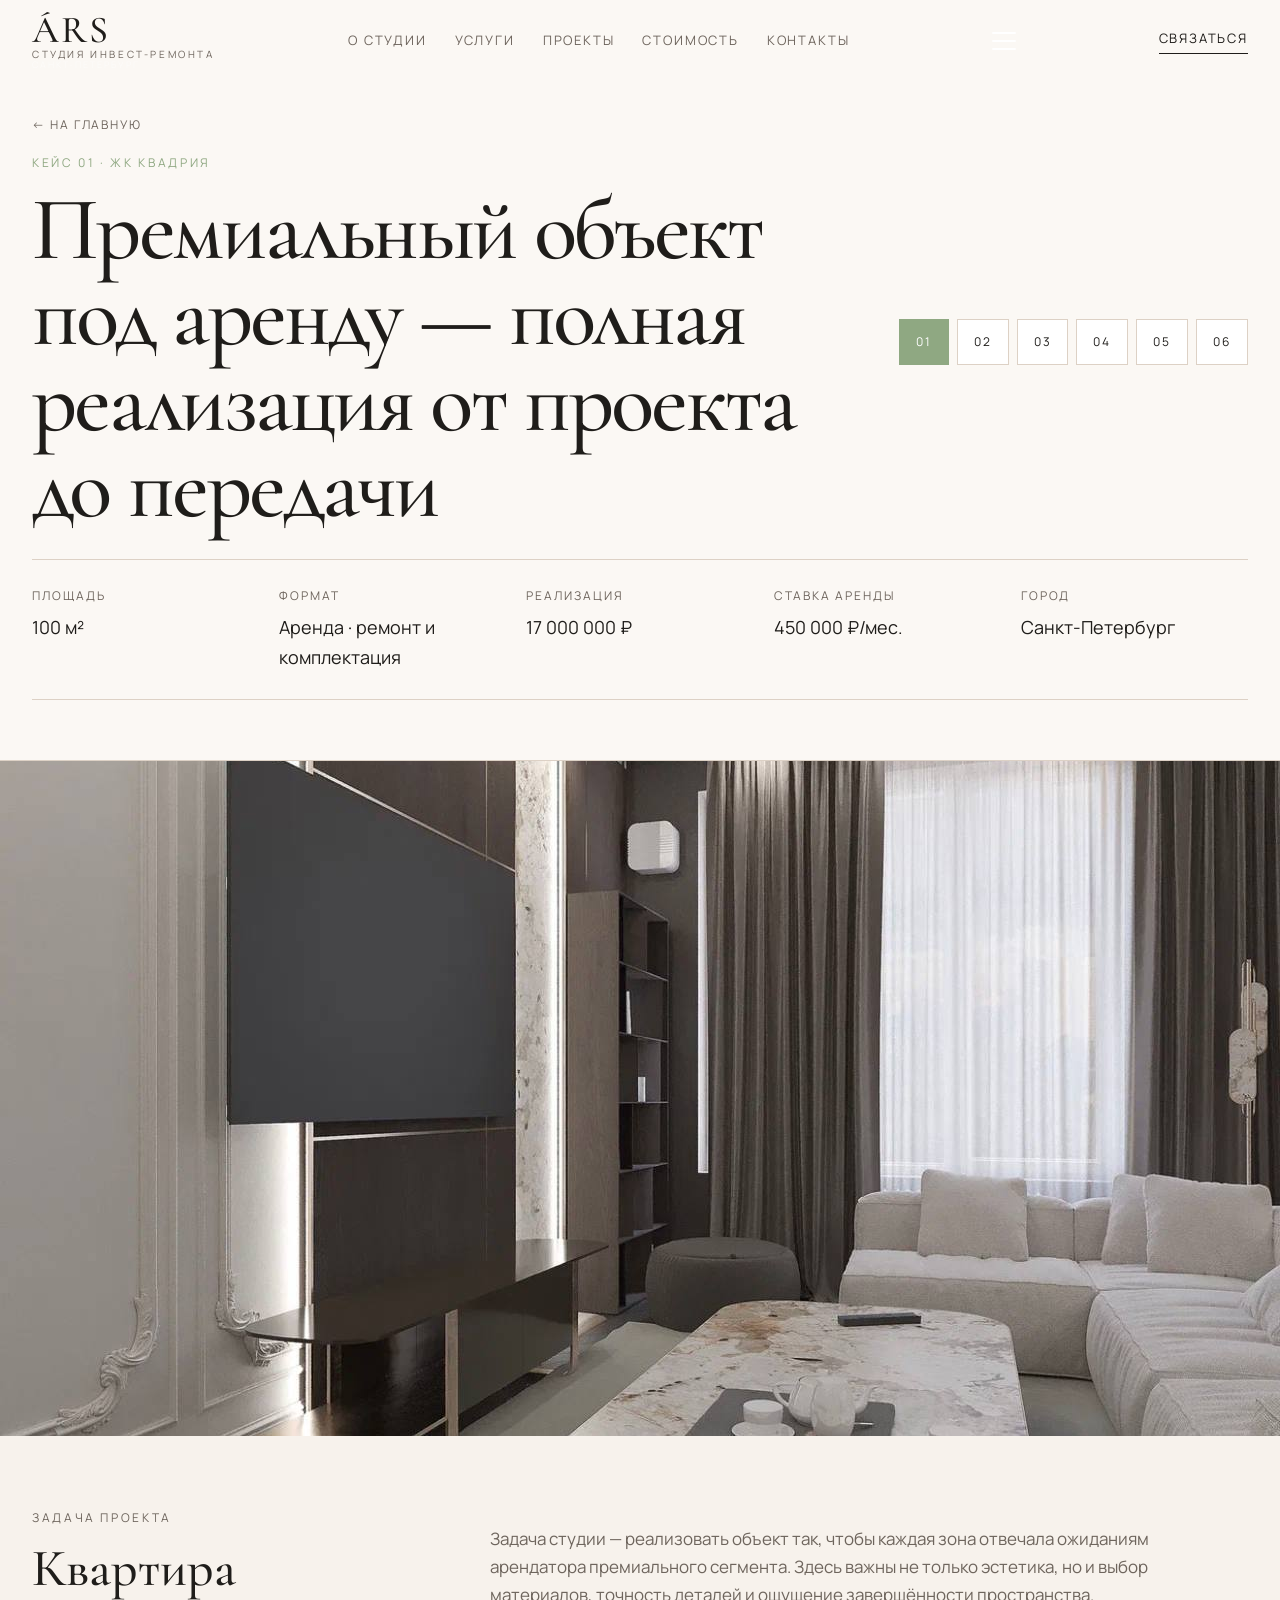
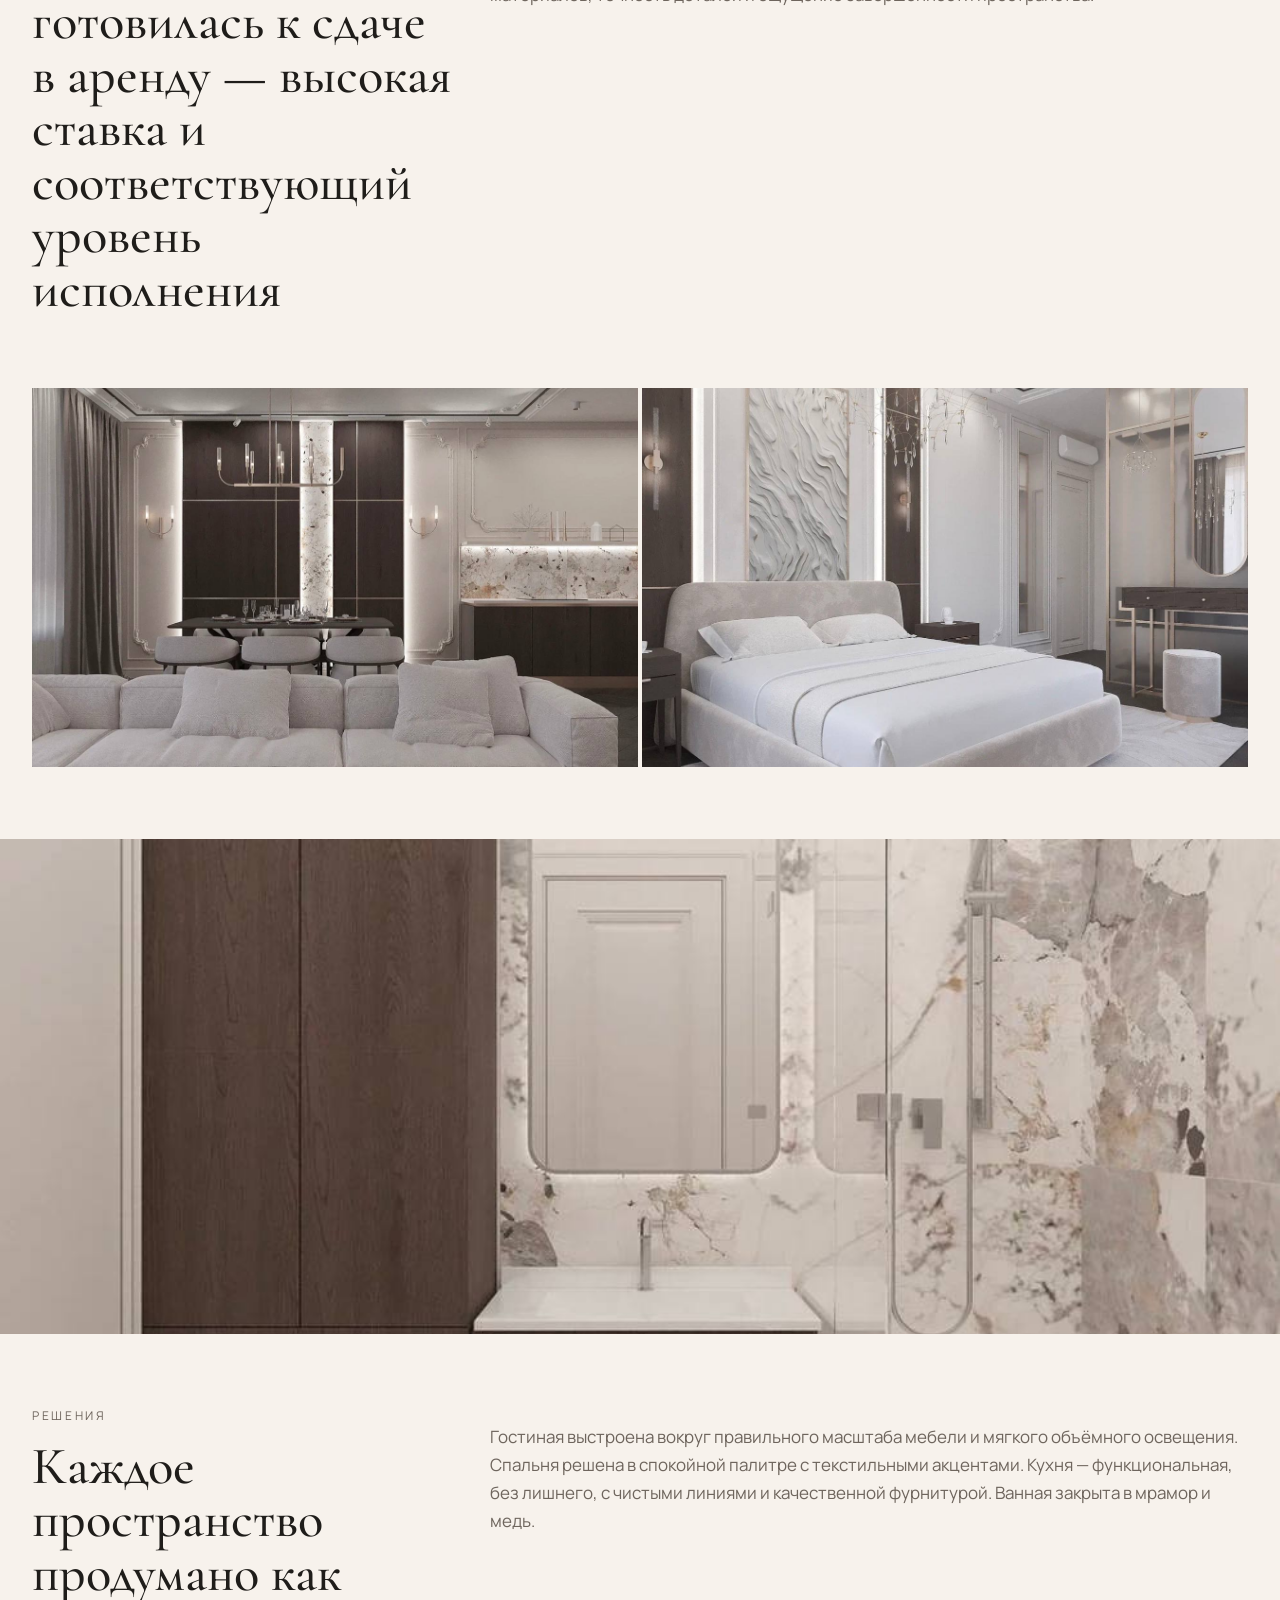
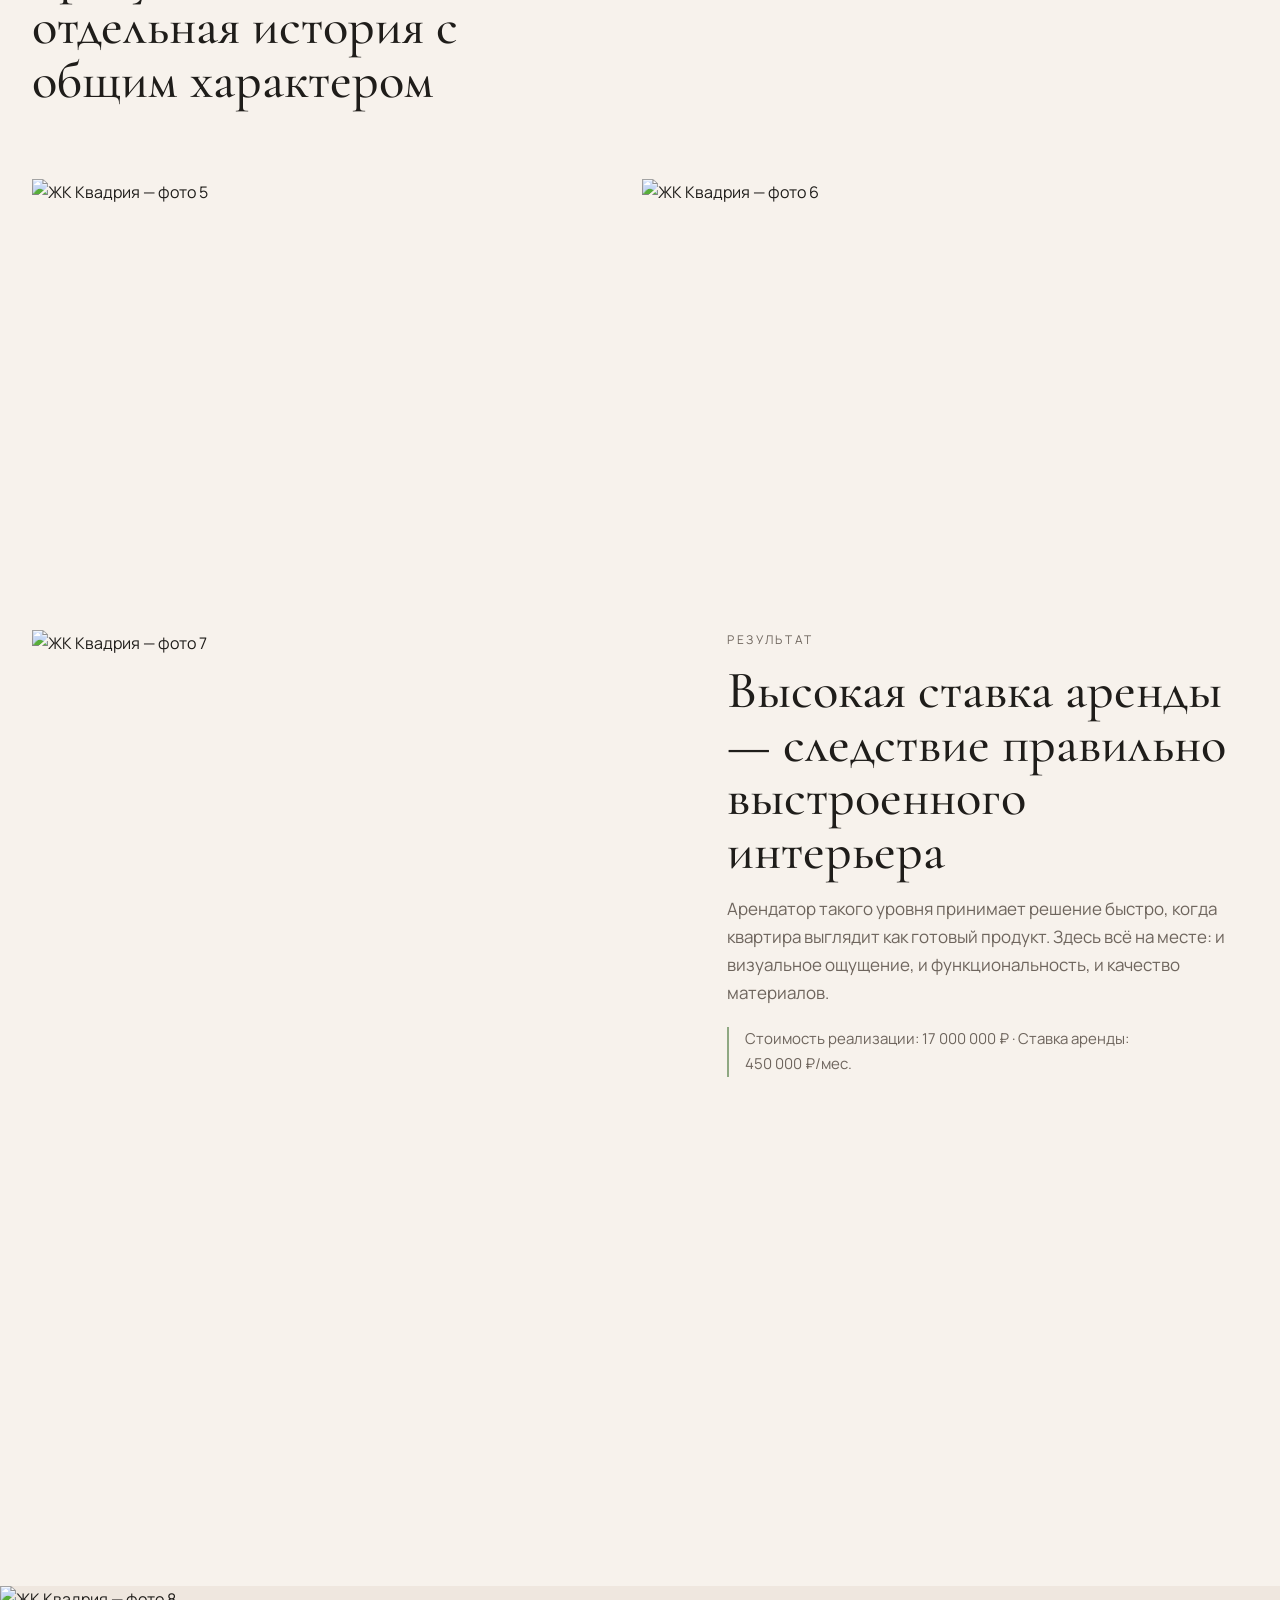
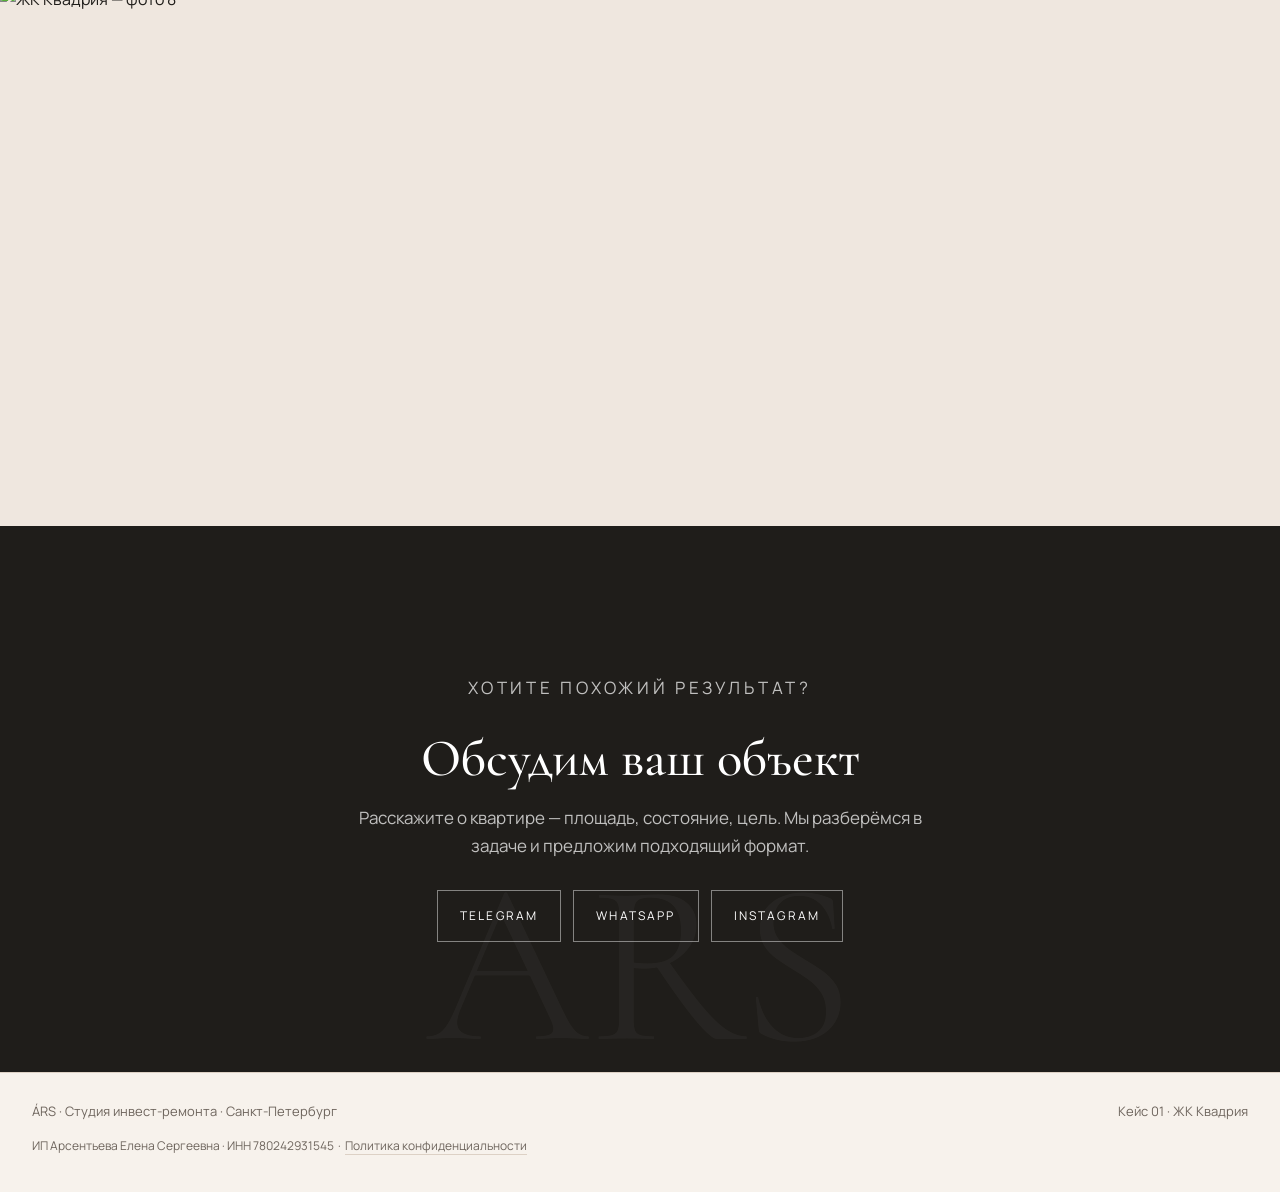
==== commit 51ef5042: "Apply final local edits" ====
--- a/case-1.html
+++ b/case-1.html
@@ -25,7 +25,7 @@
       <a class="brand brand-typo" href="index.html">
         <span class="brand-ars">ÁRS</span>
         <span class="brand-sub">Студия инвест-ремонта</span>
-        <span class="brand-city">Санкт-Петербург</span>
+        <span class="brand-city"><nobr>Санкт-Петербург</nobr></span>
       </a>
       <nav class="nav">
         <a href="index.html#about">О студии</a>
--- a/styles.css
+++ b/styles.css
@@ -1711,3 +1711,14 @@
   transform: none !important;
   transition: none !important;
 }
+
+/* Логотип — две строки, Санкт-Петербург без переноса */
+.brand-sub,
+.brand-city {
+  white-space: nowrap;
+  display: block;
+}
+.brand-city {
+  hyphens: none;
+  word-break: keep-all;
+}
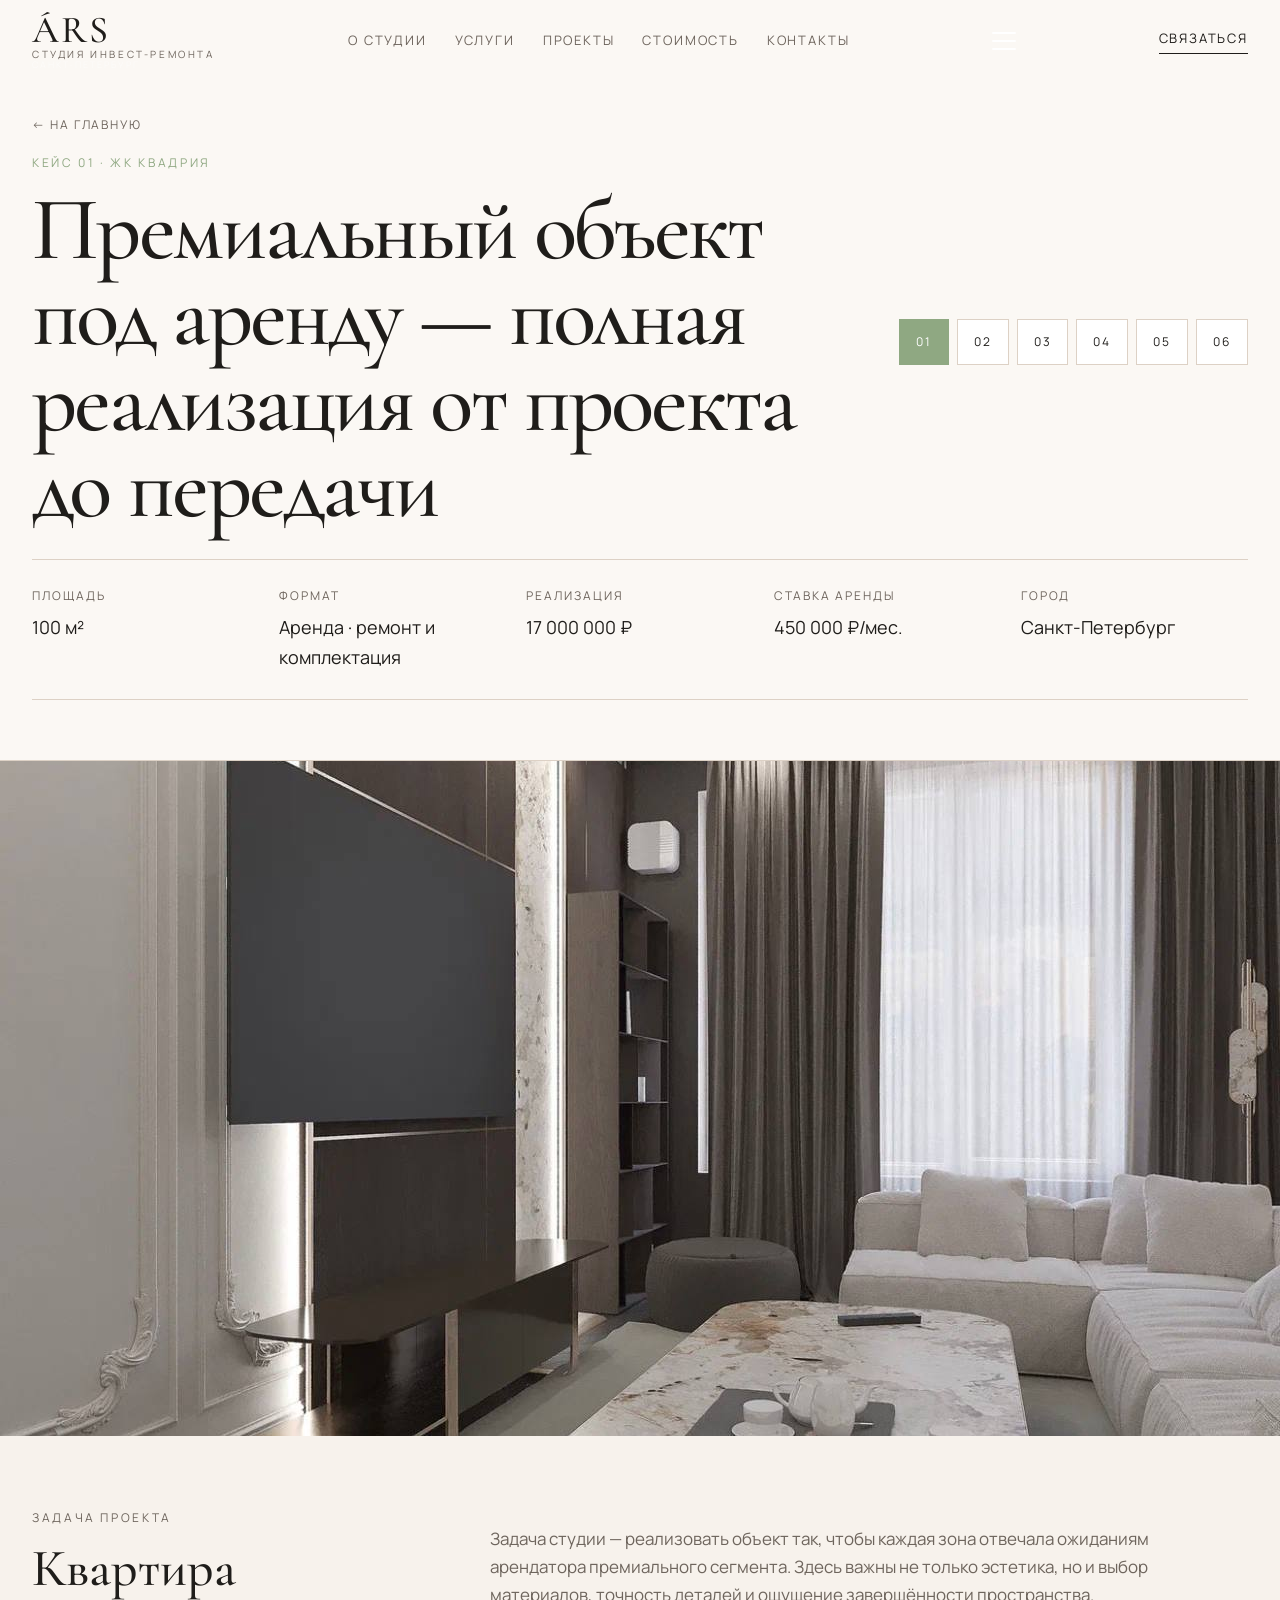
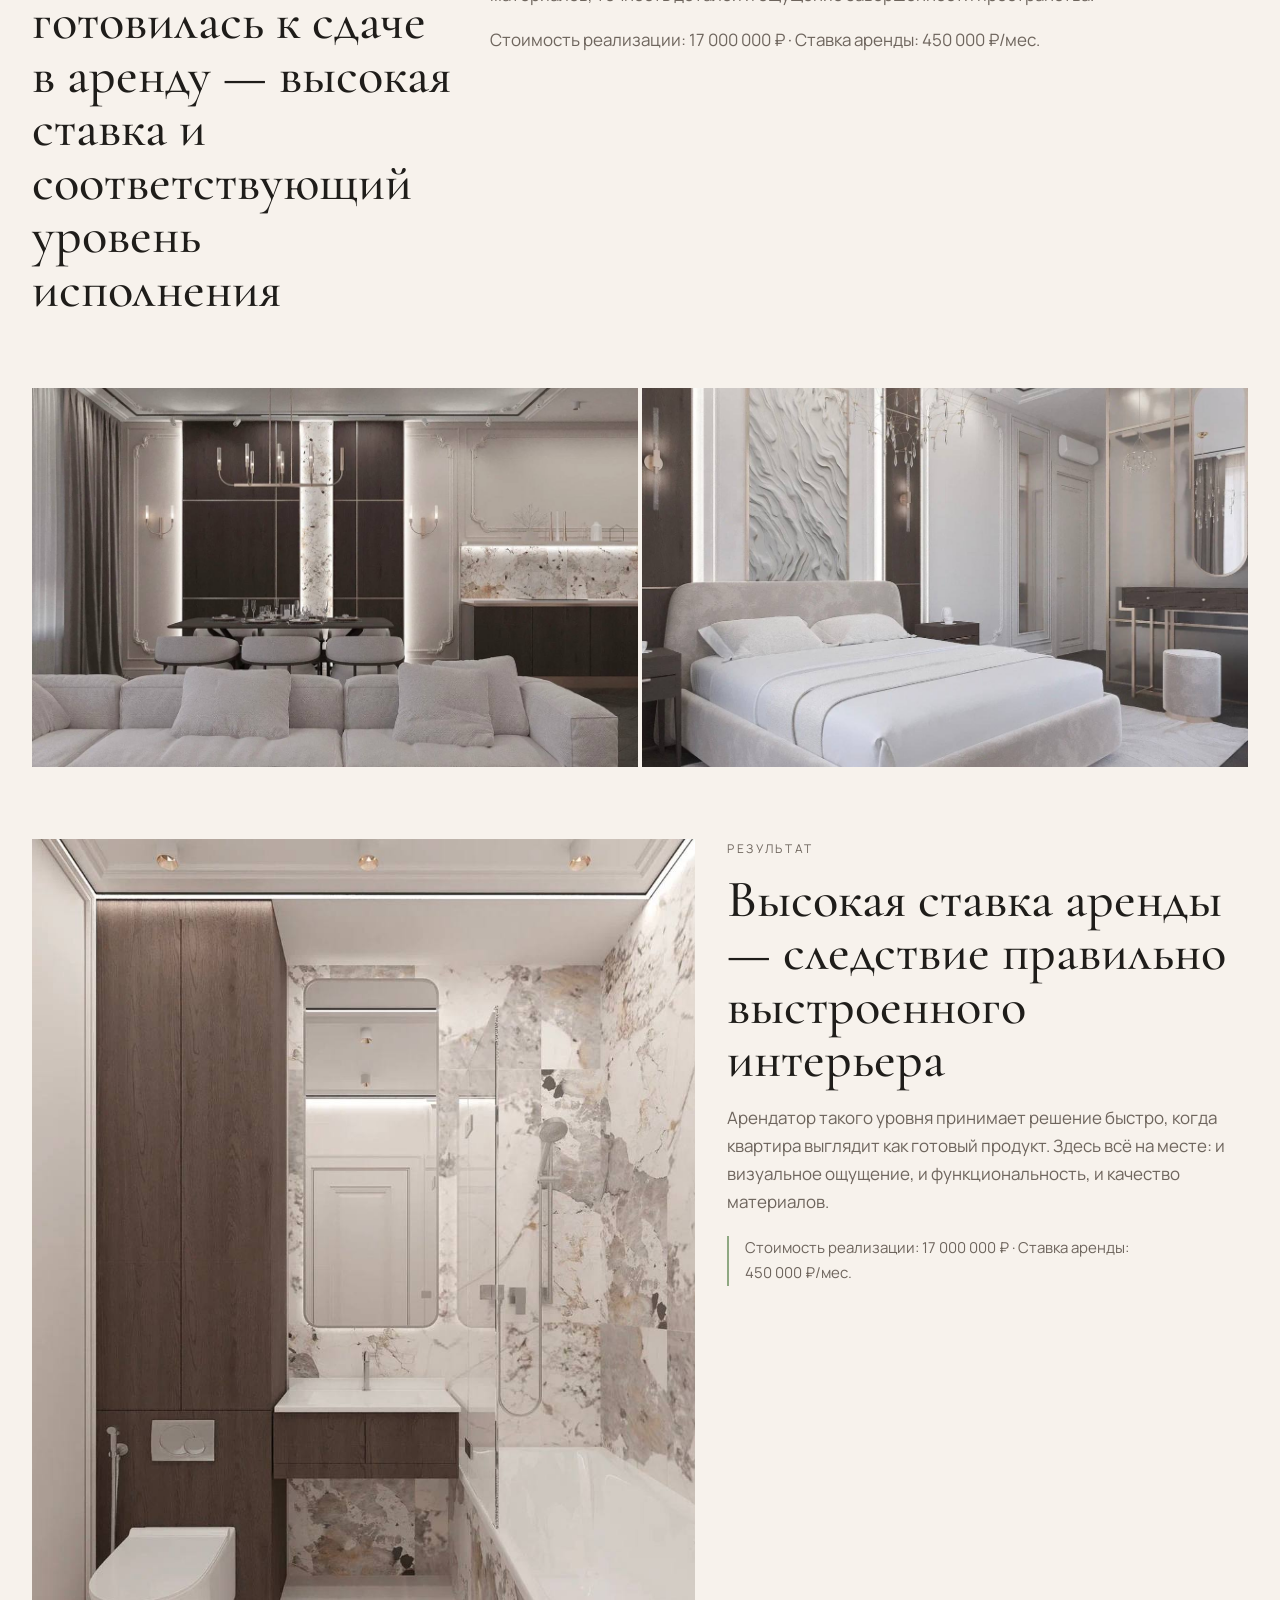
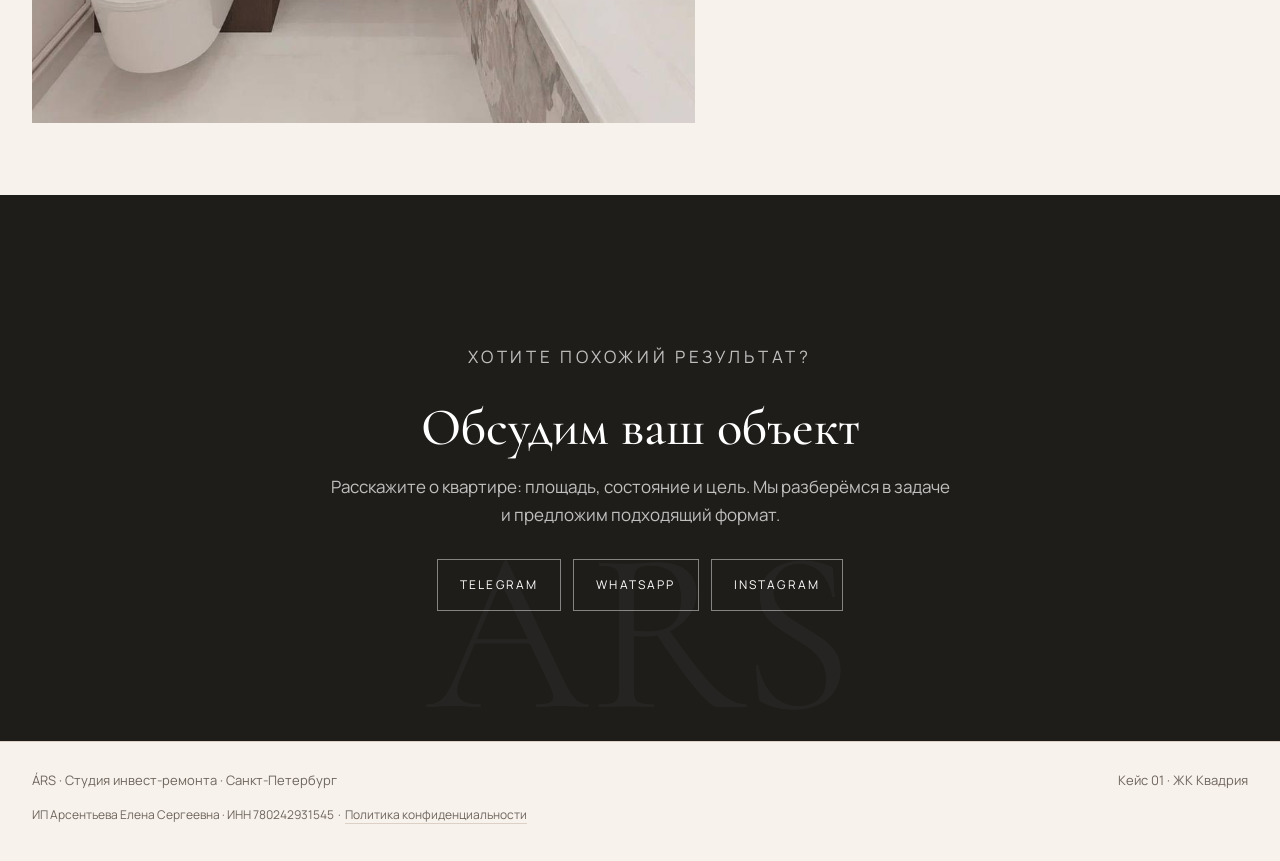
==== commit 53cbb73c: "Apply final website updates" ====
--- a/case-1.html
+++ b/case-1.html
@@ -44,7 +44,7 @@
   </header>
 
   <main>
-    <section class="case-hero">
+    <section class="case-hero" style="scroll-margin-top:90px;">
       <div class="container">
         <a class="case-back" href="index.html">← На главную</a>
         <div class="case-hero-grid">
@@ -71,12 +71,10 @@
       </div>
     </section>
 
-    <!-- Фото 1 — обложка -->
     <section class="case-cover">
-      <img src="kvadria-1.jpg" alt="ЖК Квадрия — общий вид">
+      <img src="kvadria-1.jpg" alt="ЖК Квадрия — главное фото">
     </section>
 
-    <!-- Задача -->
     <section class="section">
       <div class="container case-story">
         <div class="reveal">
@@ -85,11 +83,11 @@
         </div>
         <div class="reveal">
           <p class="copy">Задача студии — реализовать объект так, чтобы каждая зона отвечала ожиданиям арендатора премиального сегмента. Здесь важны не только эстетика, но и выбор материалов, точность деталей и ощущение завершённости пространства.</p>
+          <p class="copy" style="margin-top:14px;">Стоимость реализации: 17 000 000 ₽ · Ставка аренды: 450 000 ₽/мес.</p>
         </div>
       </div>
     </section>
 
-    <!-- Фото 2 и 3 — галерея -->
     <section class="section" style="padding-top:0">
       <div class="container case-gallery two reveal">
         <img src="kvadria-2.jpg" alt="ЖК Квадрия — фото 2">
@@ -97,37 +95,10 @@
       </div>
     </section>
 
-    <!-- Фото 4 на всю ширину -->
-    <section class="case-cover" style="height:55svh">
-      <img src="kvadria-4.jpg" alt="ЖК Квадрия — фото 4">
-    </section>
-
-    <!-- Детали -->
-    <section class="section">
-      <div class="container case-story">
-        <div class="reveal">
-          <p class="eyebrow">Решения</p>
-          <h2 class="h2">Каждое пространство продумано как отдельная история с общим характером</h2>
-        </div>
-        <div class="reveal">
-          <p class="copy">Гостиная выстроена вокруг правильного масштаба мебели и мягкого объёмного освещения. Спальня решена в спокойной палитре с текстильными акцентами. Кухня — функциональная, без лишнего, с чистыми линиями и качественной фурнитурой. Ванная закрыта в мрамор и медь.</p>
-        </div>
-      </div>
-    </section>
-
-    <!-- Фото 5 и 6 — галерея -->
-    <section class="section" style="padding-top:0">
-      <div class="container case-gallery two reveal">
-        <img src="kvadria-5.jpg" alt="ЖК Квадрия — фото 5">
-        <img src="kvadria-6.jpg" alt="ЖК Квадрия — фото 6">
-      </div>
-    </section>
-
-    <!-- Фото 7 + результат -->
     <section class="section" style="padding-top:0">
       <div class="container case-story stagger">
         <div class="reveal">
-          <img src="kvadria-7.jpg" alt="ЖК Квадрия — фото 7">
+          <img src="kvadria-4.jpg" alt="ЖК Квадрия — фото 4">
         </div>
         <div class="reveal">
           <p class="eyebrow">Результат</p>
@@ -138,16 +109,11 @@
       </div>
     </section>
 
-    <!-- Фото 8 на всю ширину -->
-    <section class="case-cover" style="height:60svh">
-      <img src="kvadria-8.jpg" alt="ЖК Квадрия — фото 8">
-    </section>
-
     <section class="cta-band">
       <div class="container cta-inner reveal">
         <p class="eyebrow">Хотите похожий результат?</p>
         <h2 class="h2" style="color:#fff">Обсудим ваш объект</h2>
-        <p>Расскажите о квартире — площадь, состояние, цель. Мы разберёмся в задаче и предложим подходящий формат.</p>
+        <p>Расскажите о квартире: площадь, состояние и цель. Мы разберёмся в задаче и предложим подходящий формат.</p>
         <div class="quick-contact-btns">
           <a class="btn light" href="https://t.me/elenQWE" target="_blank">Telegram</a>
           <a class="btn light" href="https://wa.me/79119058485" target="_blank">WhatsApp</a>
@@ -163,10 +129,7 @@
         <span>ÁRS · Студия инвест-ремонта · Санкт-Петербург</span>
         <span>Кейс 01 · ЖК Квадрия</span>
       </div>
-      <div class="footer-legal">
-        ИП Арсентьева Елена Сергеевна · ИНН 780242931545
-        &nbsp;·&nbsp; <a href="privacy.html">Политика конфиденциальности</a>
-      </div>
+      <div class="footer-legal">ИП Арсентьева Елена Сергеевна · ИНН 780242931545 &nbsp;·&nbsp; <a href="privacy.html">Политика конфиденциальности</a></div>
     </div>
   </footer>
   <script src="script.js"></script>
--- a/styles.css
+++ b/styles.css
@@ -1722,3 +1722,18 @@
   hyphens: none;
   word-break: keep-all;
 }
+
+/* ── Логотип мобиль — обе строки влезают без переноса ── */
+@media (max-width: 480px) {
+  .brand-ars  { font-size: 24px !important; letter-spacing: .04em }
+  .brand-sub  { font-size: 7.5px !important; letter-spacing: .16em; white-space: nowrap }
+  .brand-city { font-size: 7.5px !important; letter-spacing: .16em; white-space: nowrap }
+}
+@media (max-width: 380px) {
+  .brand-sub  { font-size: 6.5px !important; letter-spacing: .1em }
+  .brand-city { font-size: 6.5px !important; letter-spacing: .1em }
+}
+
+/* Санкт-Петербург — никогда не переносится */
+.brand-city, .brand-sub { white-space: nowrap !important; display: block !important; hyphens: none !important; word-break: keep-all !important; }
+.hero-logo-sub span { white-space: nowrap !important; display: block !important; }
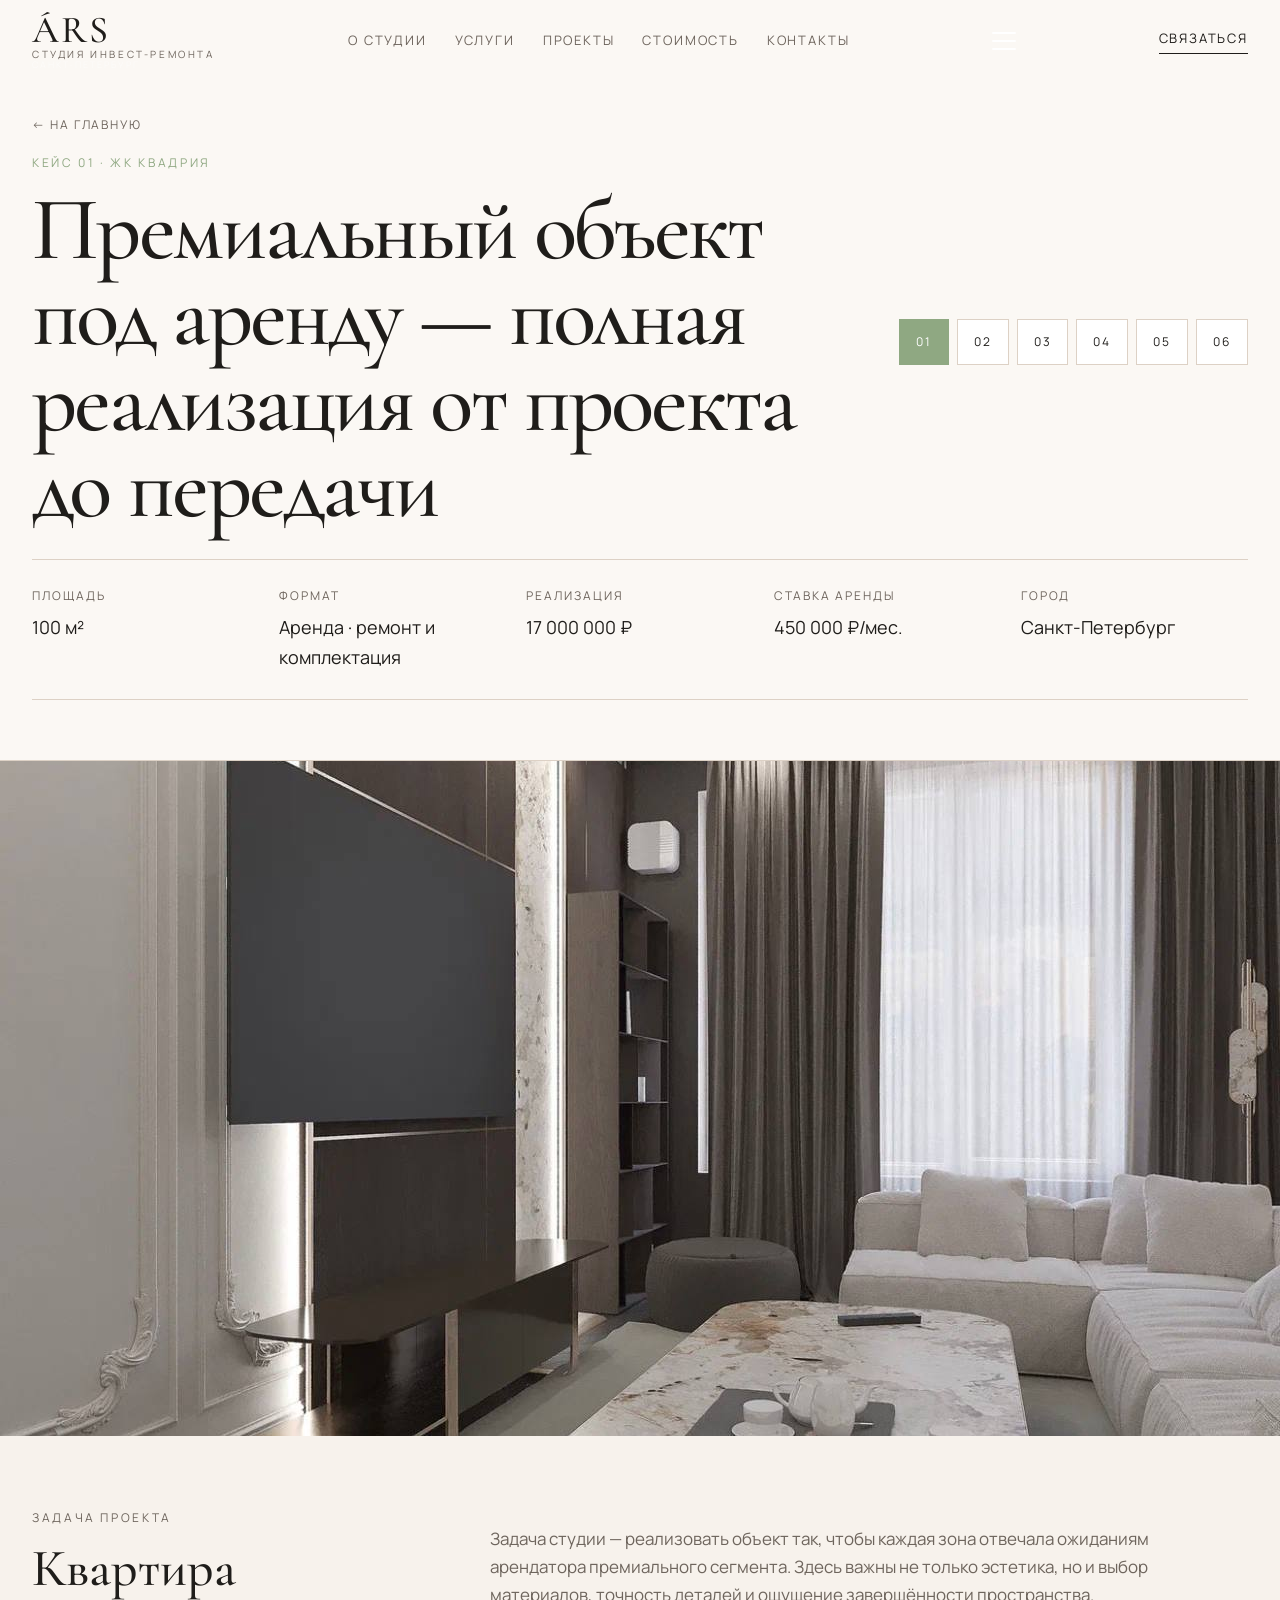
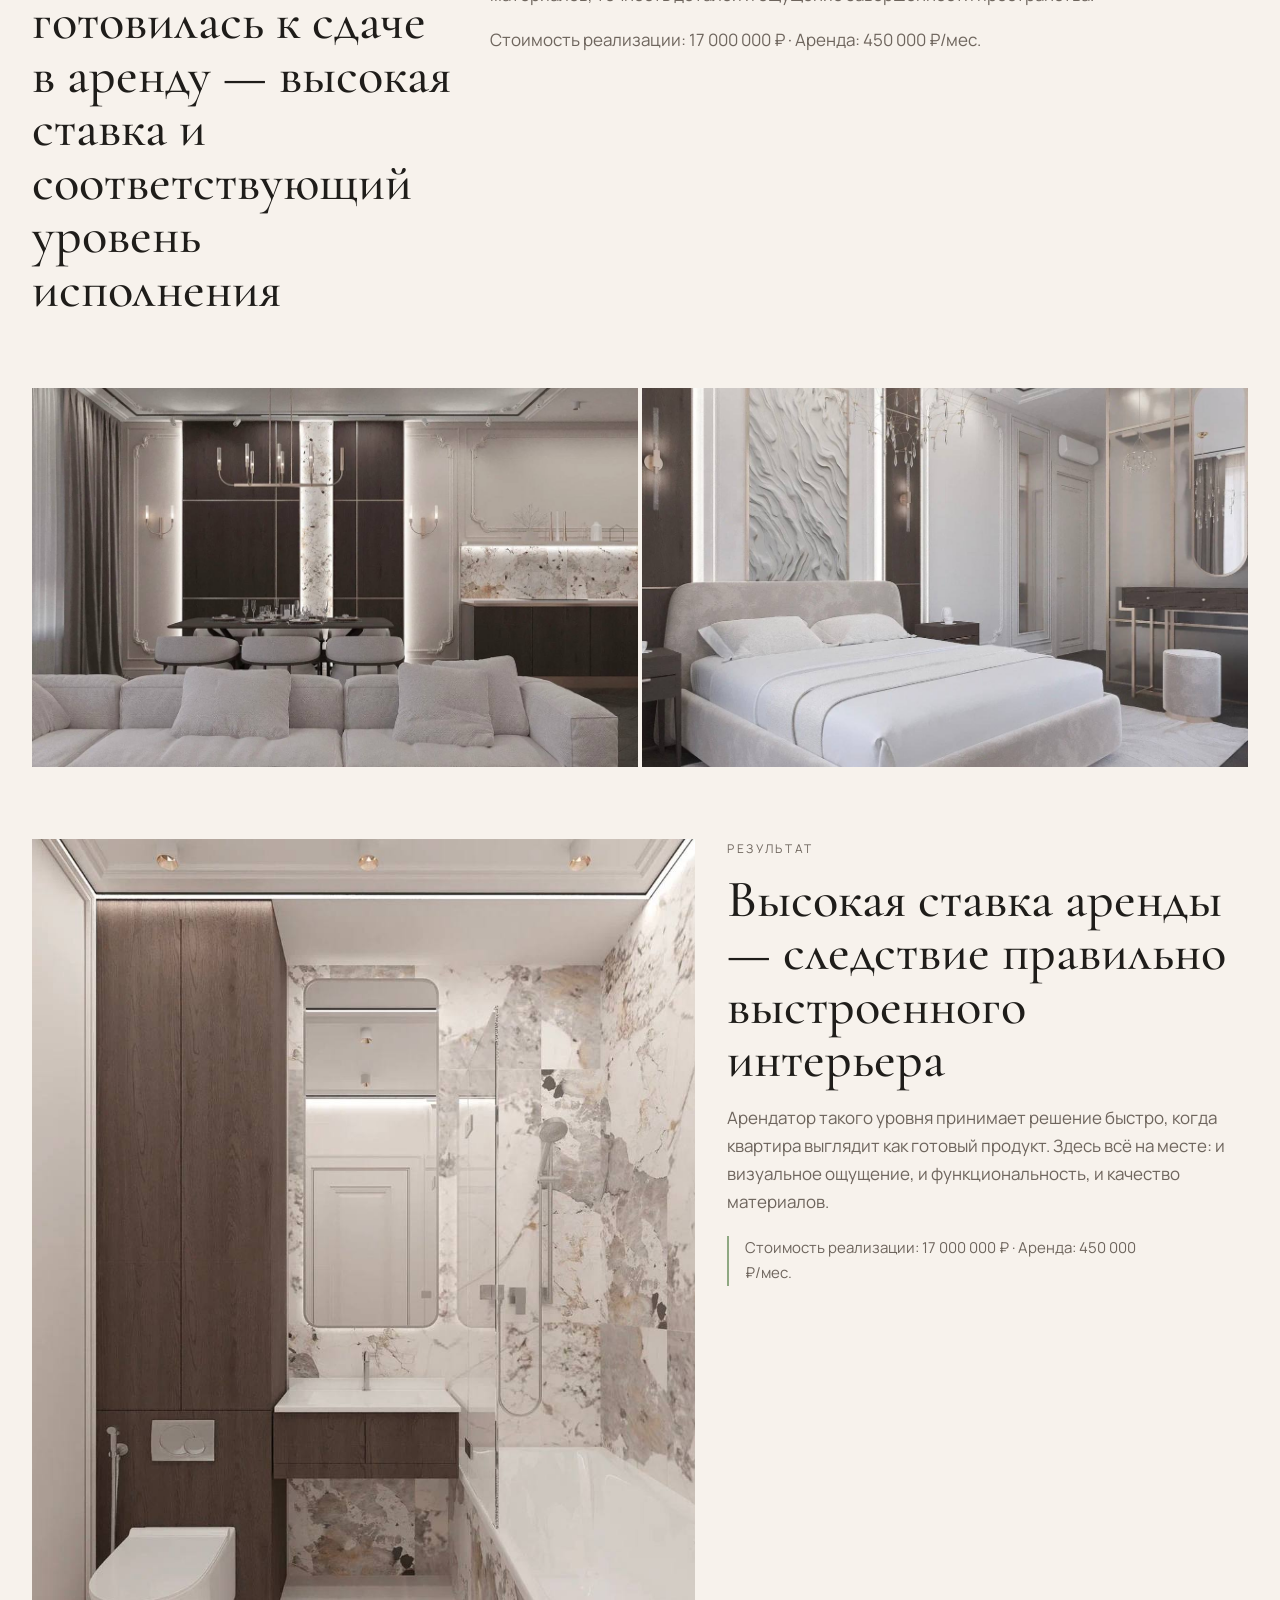
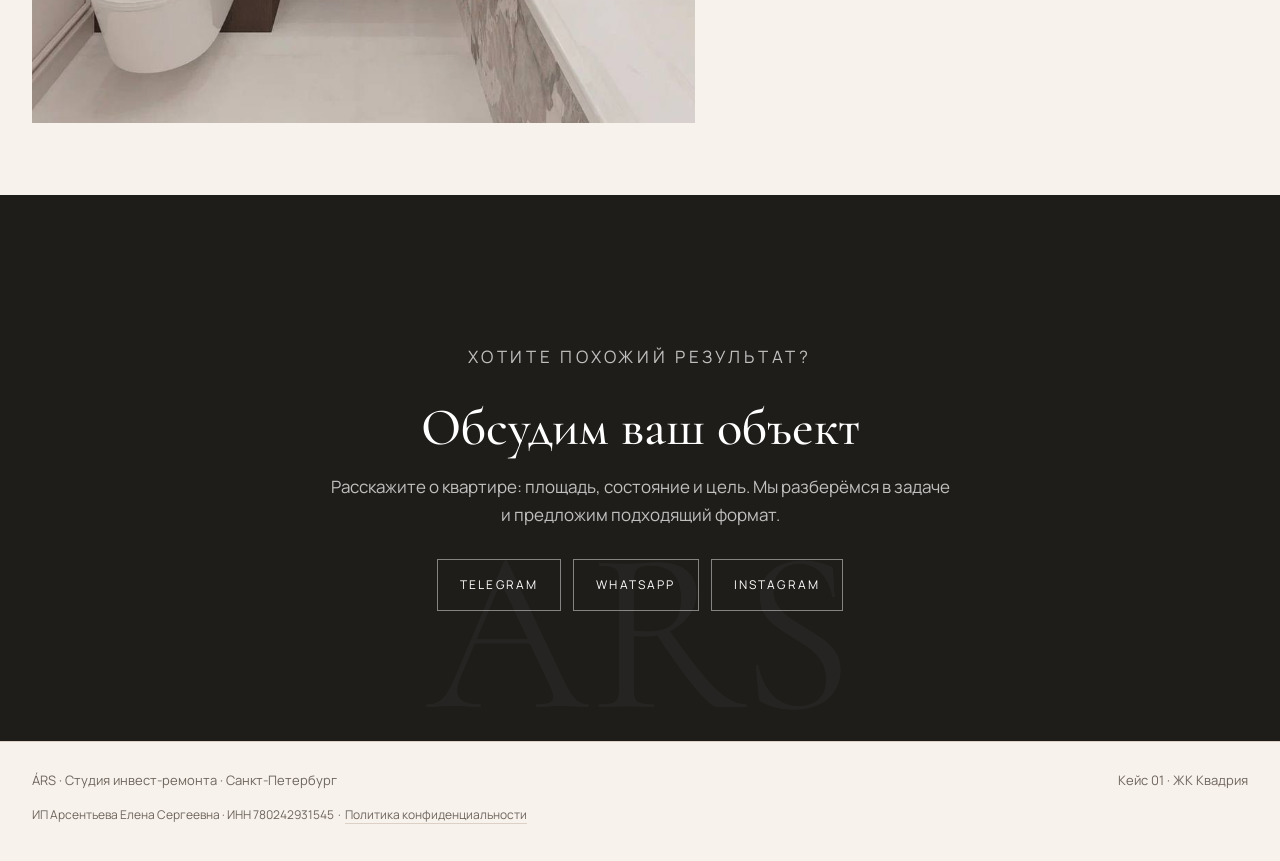
==== commit 6e8c2ebe: "Apply final website updates" ====
--- a/case-1.html
+++ b/case-1.html
@@ -83,7 +83,7 @@
         </div>
         <div class="reveal">
           <p class="copy">Задача студии — реализовать объект так, чтобы каждая зона отвечала ожиданиям арендатора премиального сегмента. Здесь важны не только эстетика, но и выбор материалов, точность деталей и ощущение завершённости пространства.</p>
-          <p class="copy" style="margin-top:14px;">Стоимость реализации: 17 000 000 ₽ · Ставка аренды: 450 000 ₽/мес.</p>
+          <p class="copy" style="margin-top:14px;">Стоимость реализации: 17 000 000 ₽ · Аренда: 450 000 ₽/мес.</p>
         </div>
       </div>
     </section>
@@ -104,7 +104,7 @@
           <p class="eyebrow">Результат</p>
           <h2 class="h2">Высокая ставка аренды — следствие правильно выстроенного интерьера</h2>
           <p class="copy">Арендатор такого уровня принимает решение быстро, когда квартира выглядит как готовый продукт. Здесь всё на месте: и визуальное ощущение, и функциональность, и качество материалов.</p>
-          <p class="case-caption">Стоимость реализации: 17 000 000 ₽ · Ставка аренды: 450 000 ₽/мес.</p>
+          <p class="case-caption">Стоимость реализации: 17 000 000 ₽ · Аренда: 450 000 ₽/мес.</p>
         </div>
       </div>
     </section>
--- a/styles.css
+++ b/styles.css
@@ -1737,3 +1737,17 @@
 /* Санкт-Петербург — никогда не переносится */
 .brand-city, .brand-sub { white-space: nowrap !important; display: block !important; hyphens: none !important; word-break: keep-all !important; }
 .hero-logo-sub span { white-space: nowrap !important; display: block !important; }
+
+/* Скролл к проектам — без лишнего зазора сверху */
+#projects {
+  scroll-margin-top: 80px;
+}
+/* Убираем верхний padding у секции проектов */
+#projects.section {
+  padding-top: 48px !important;
+}
+
+/* Скролл прямо к сетке проектов */
+#projects-grid {
+  scroll-margin-top: 72px;
+}
